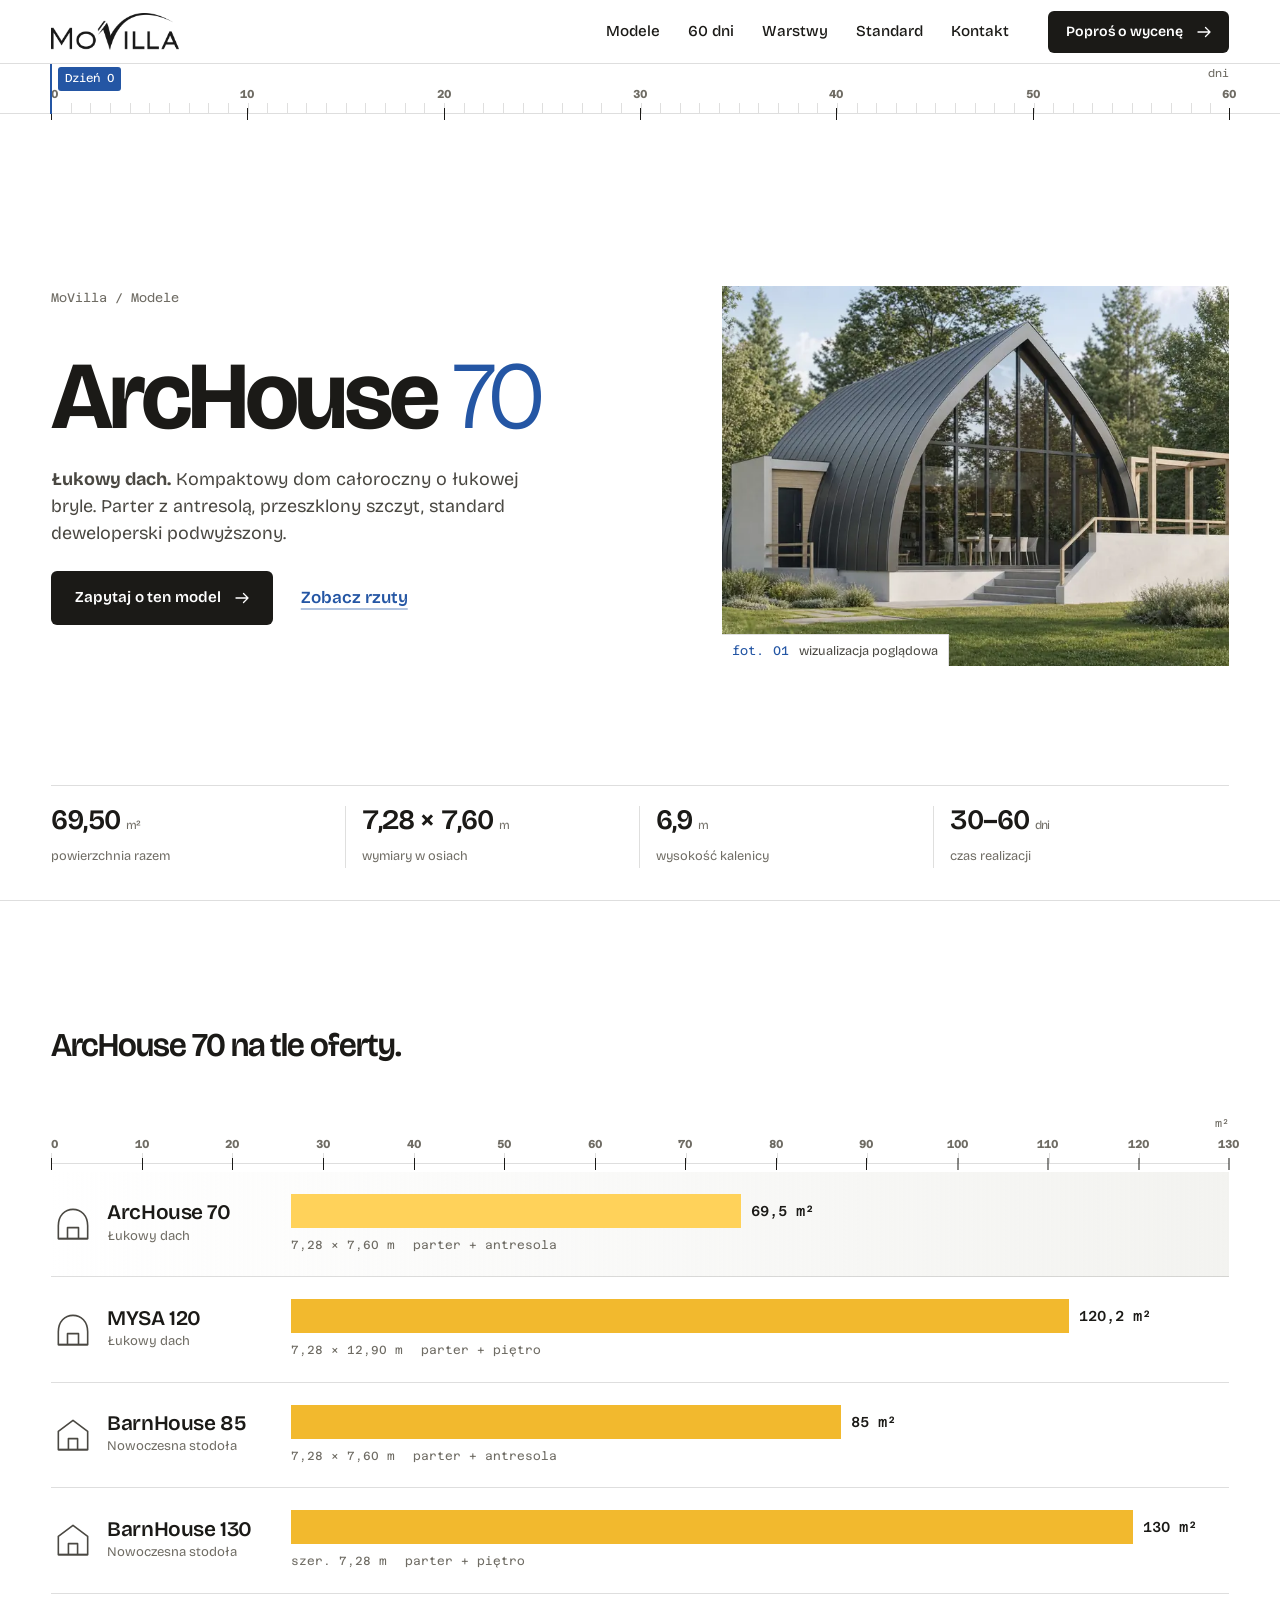
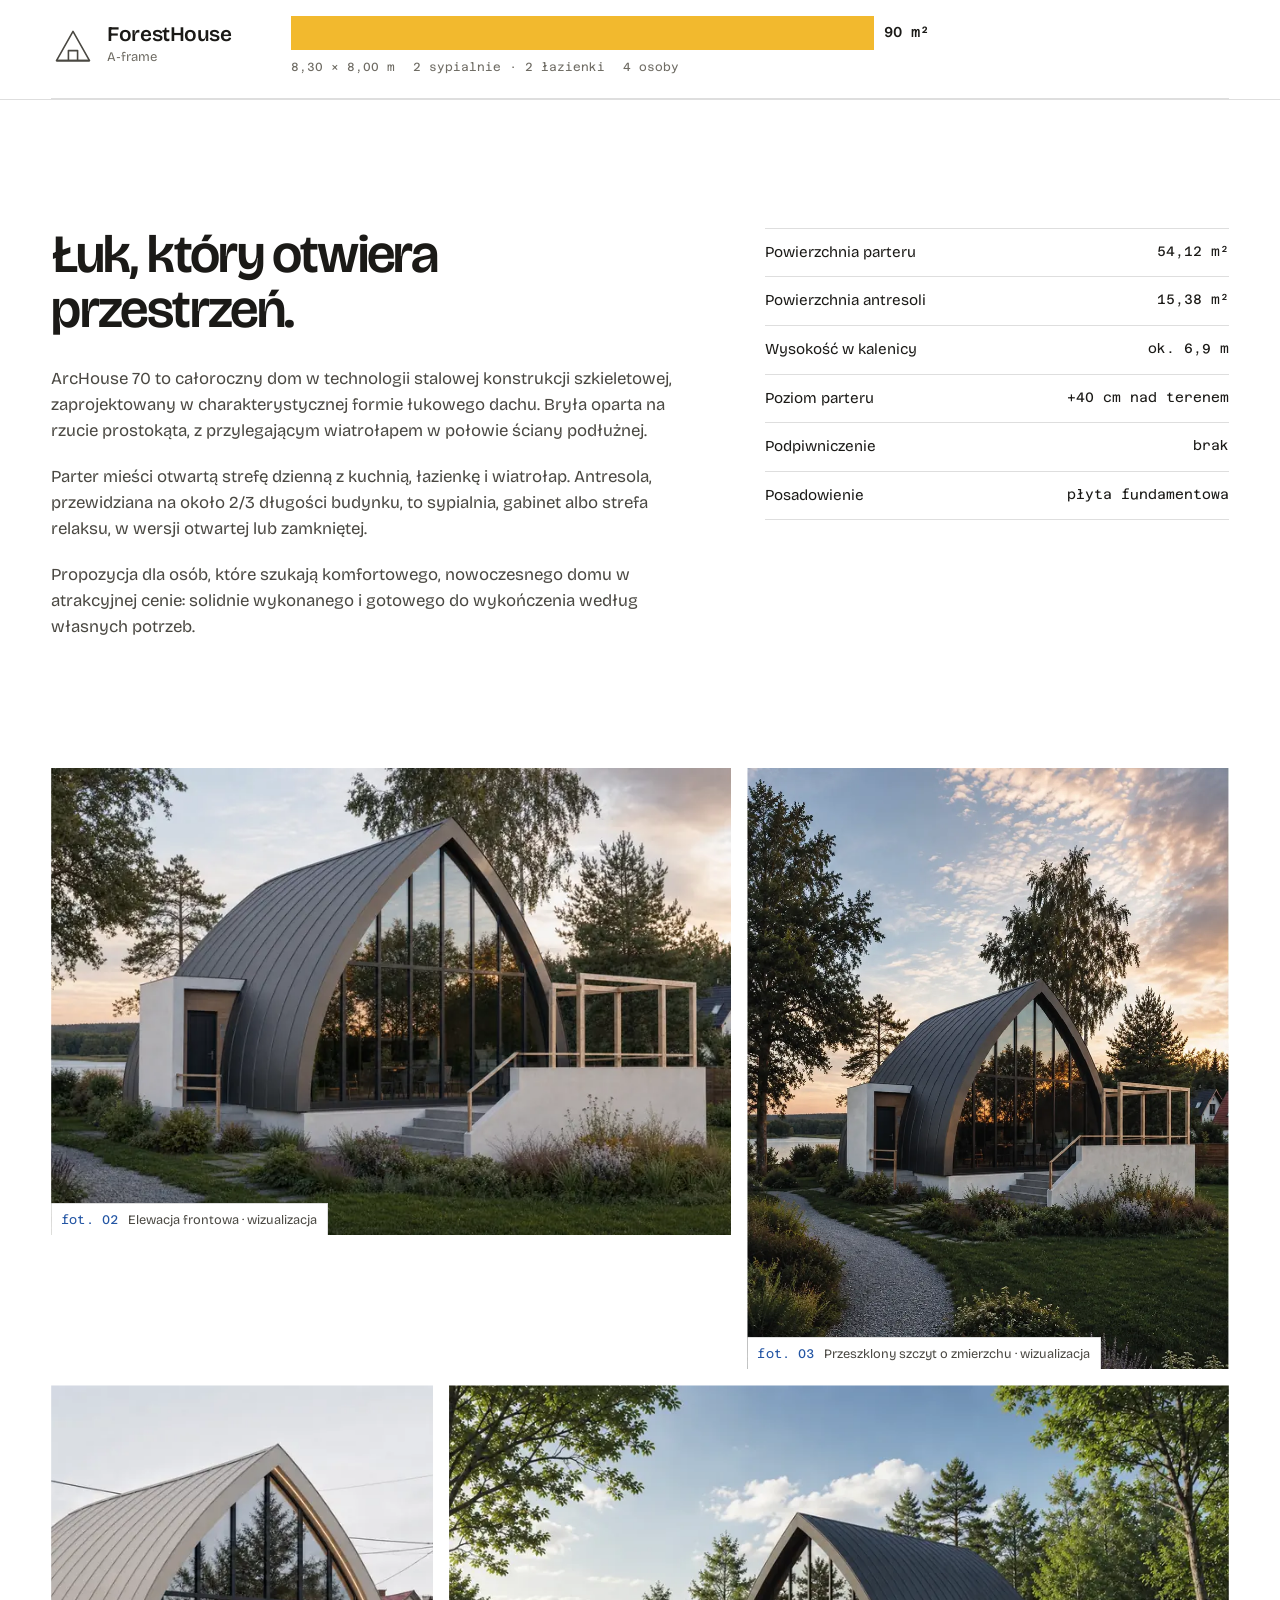
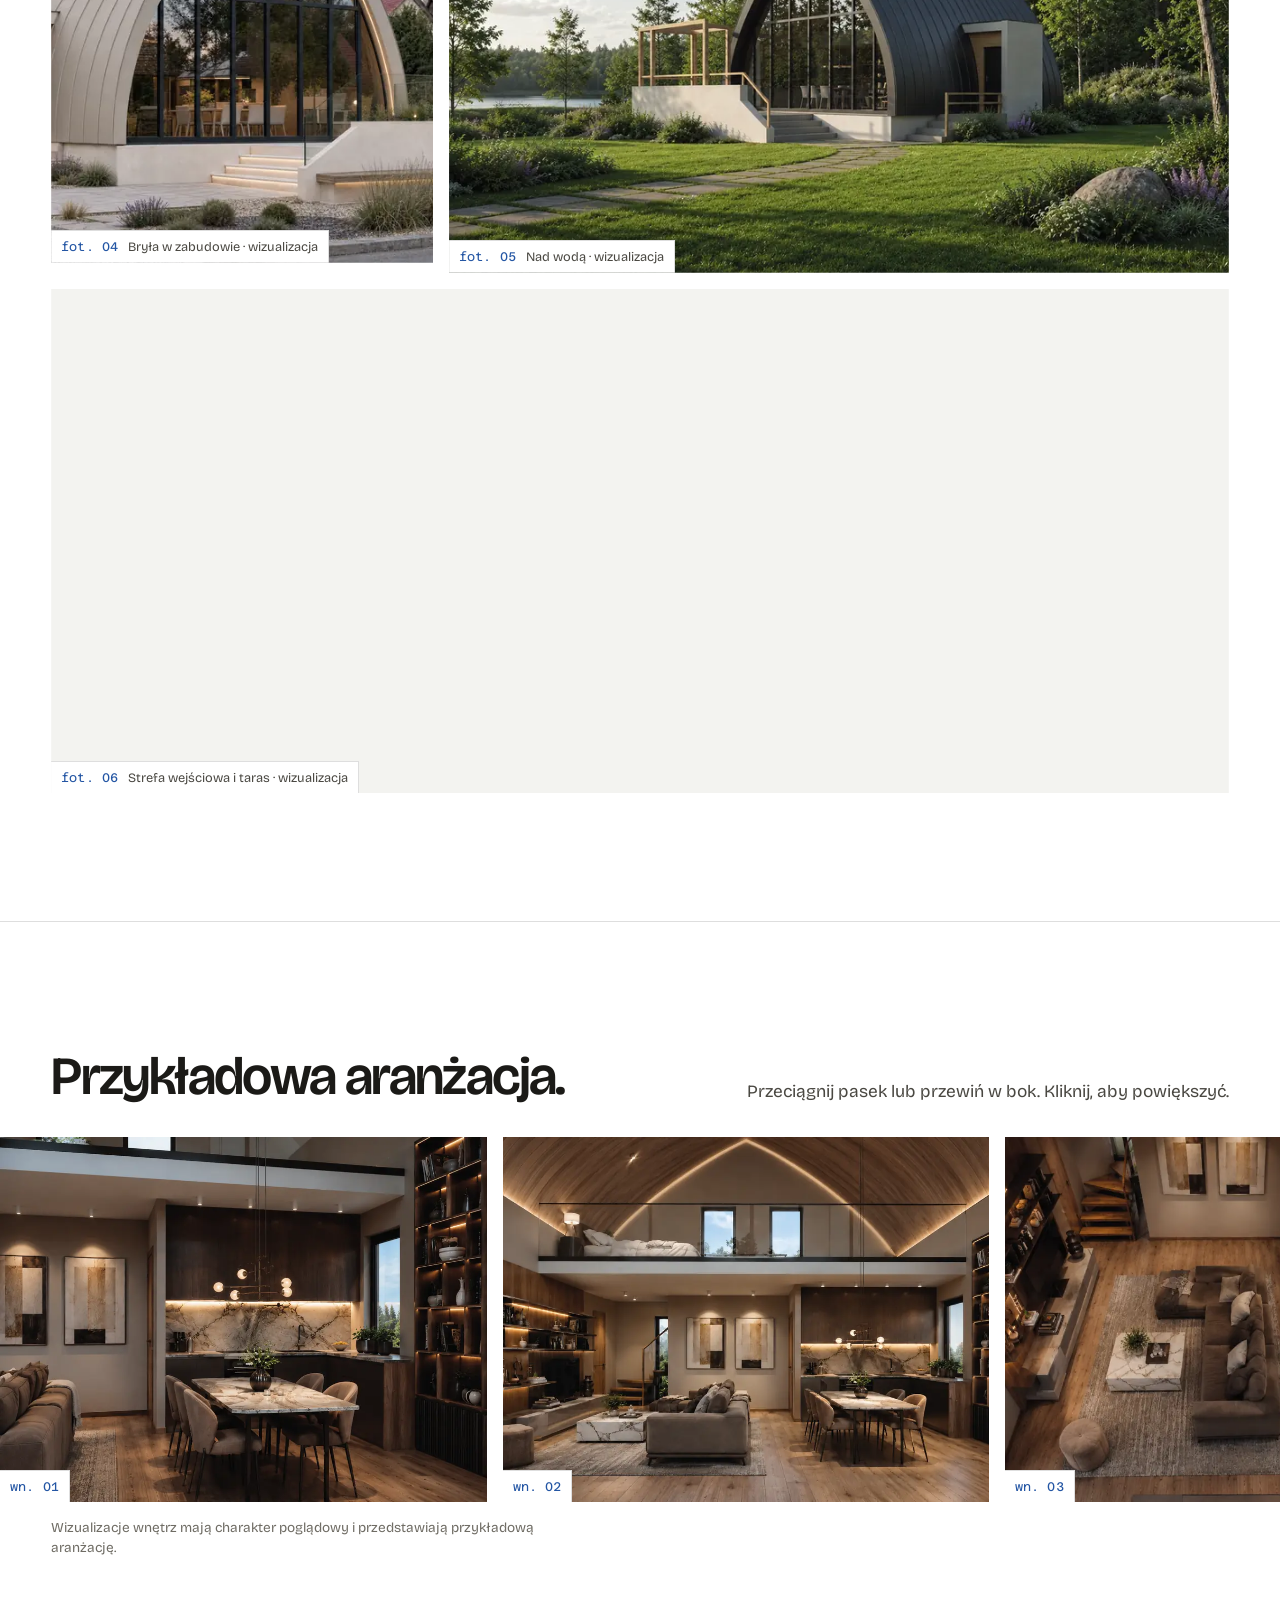
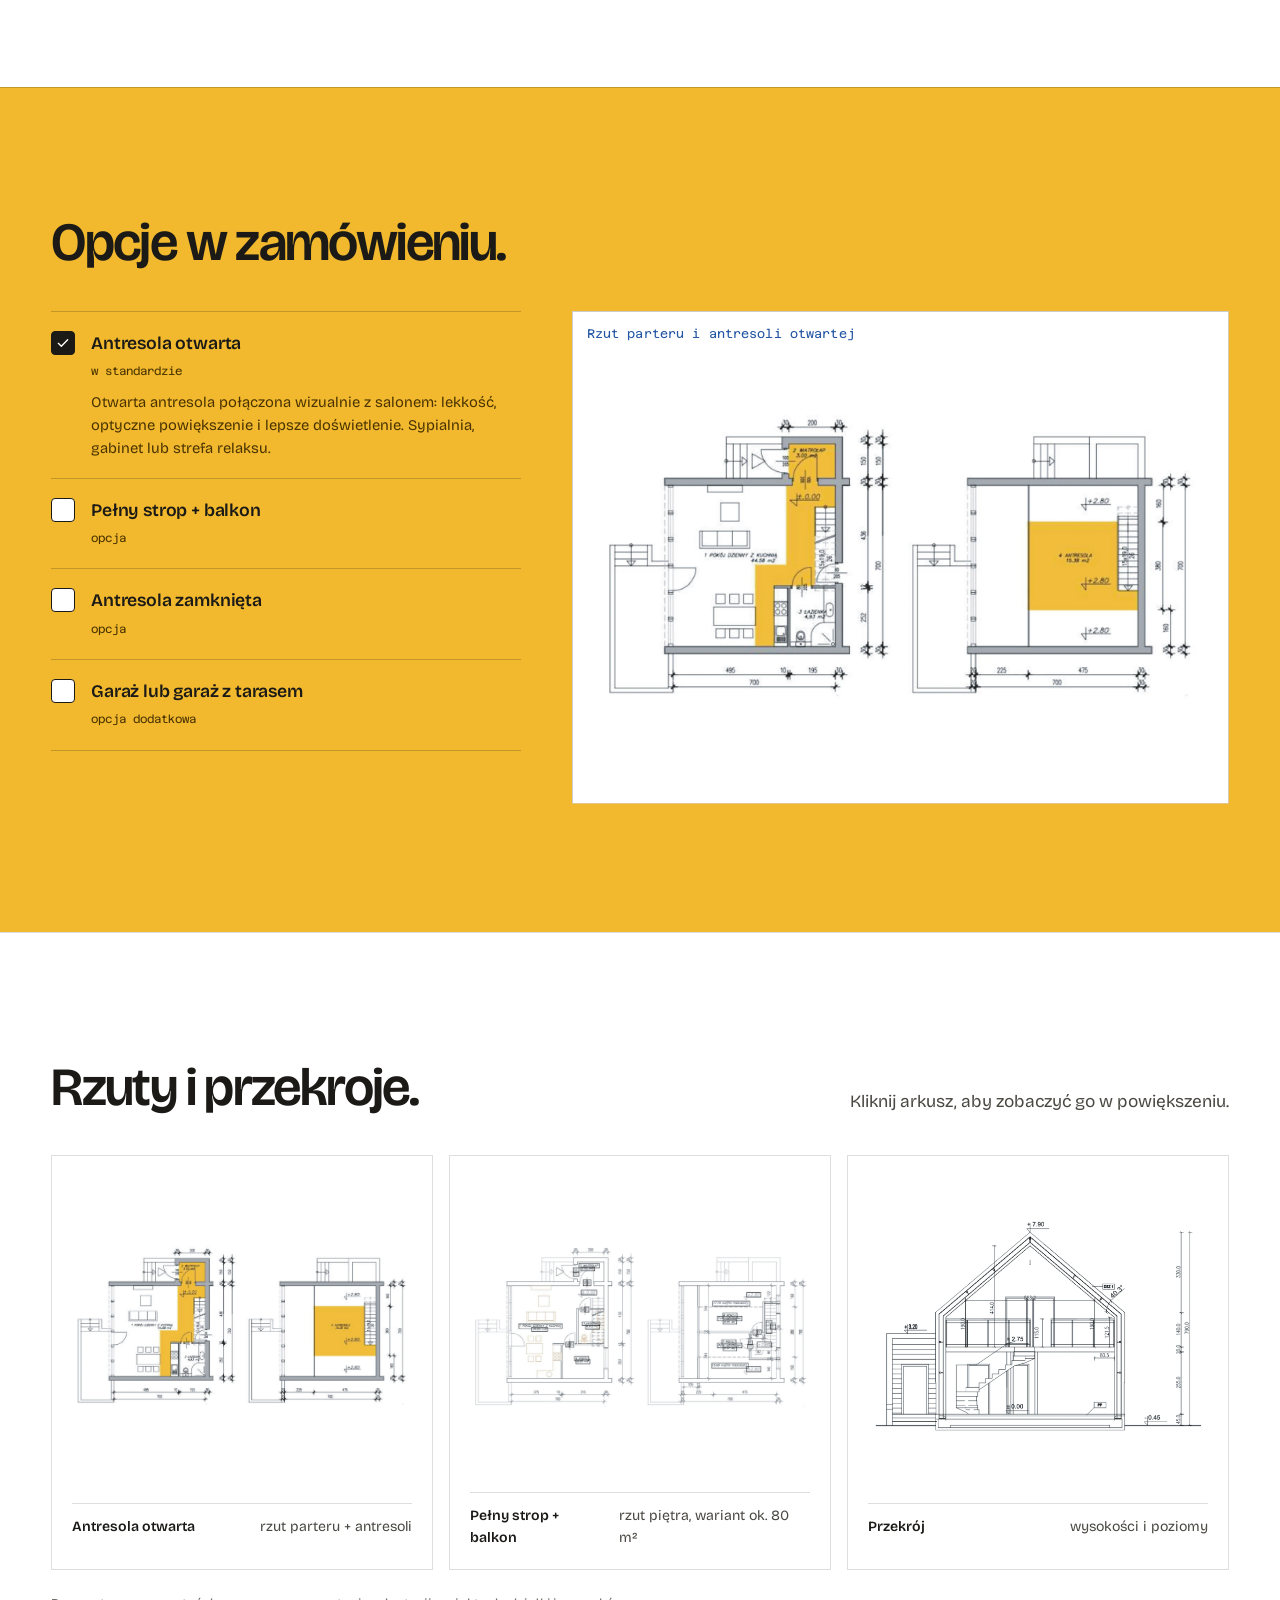
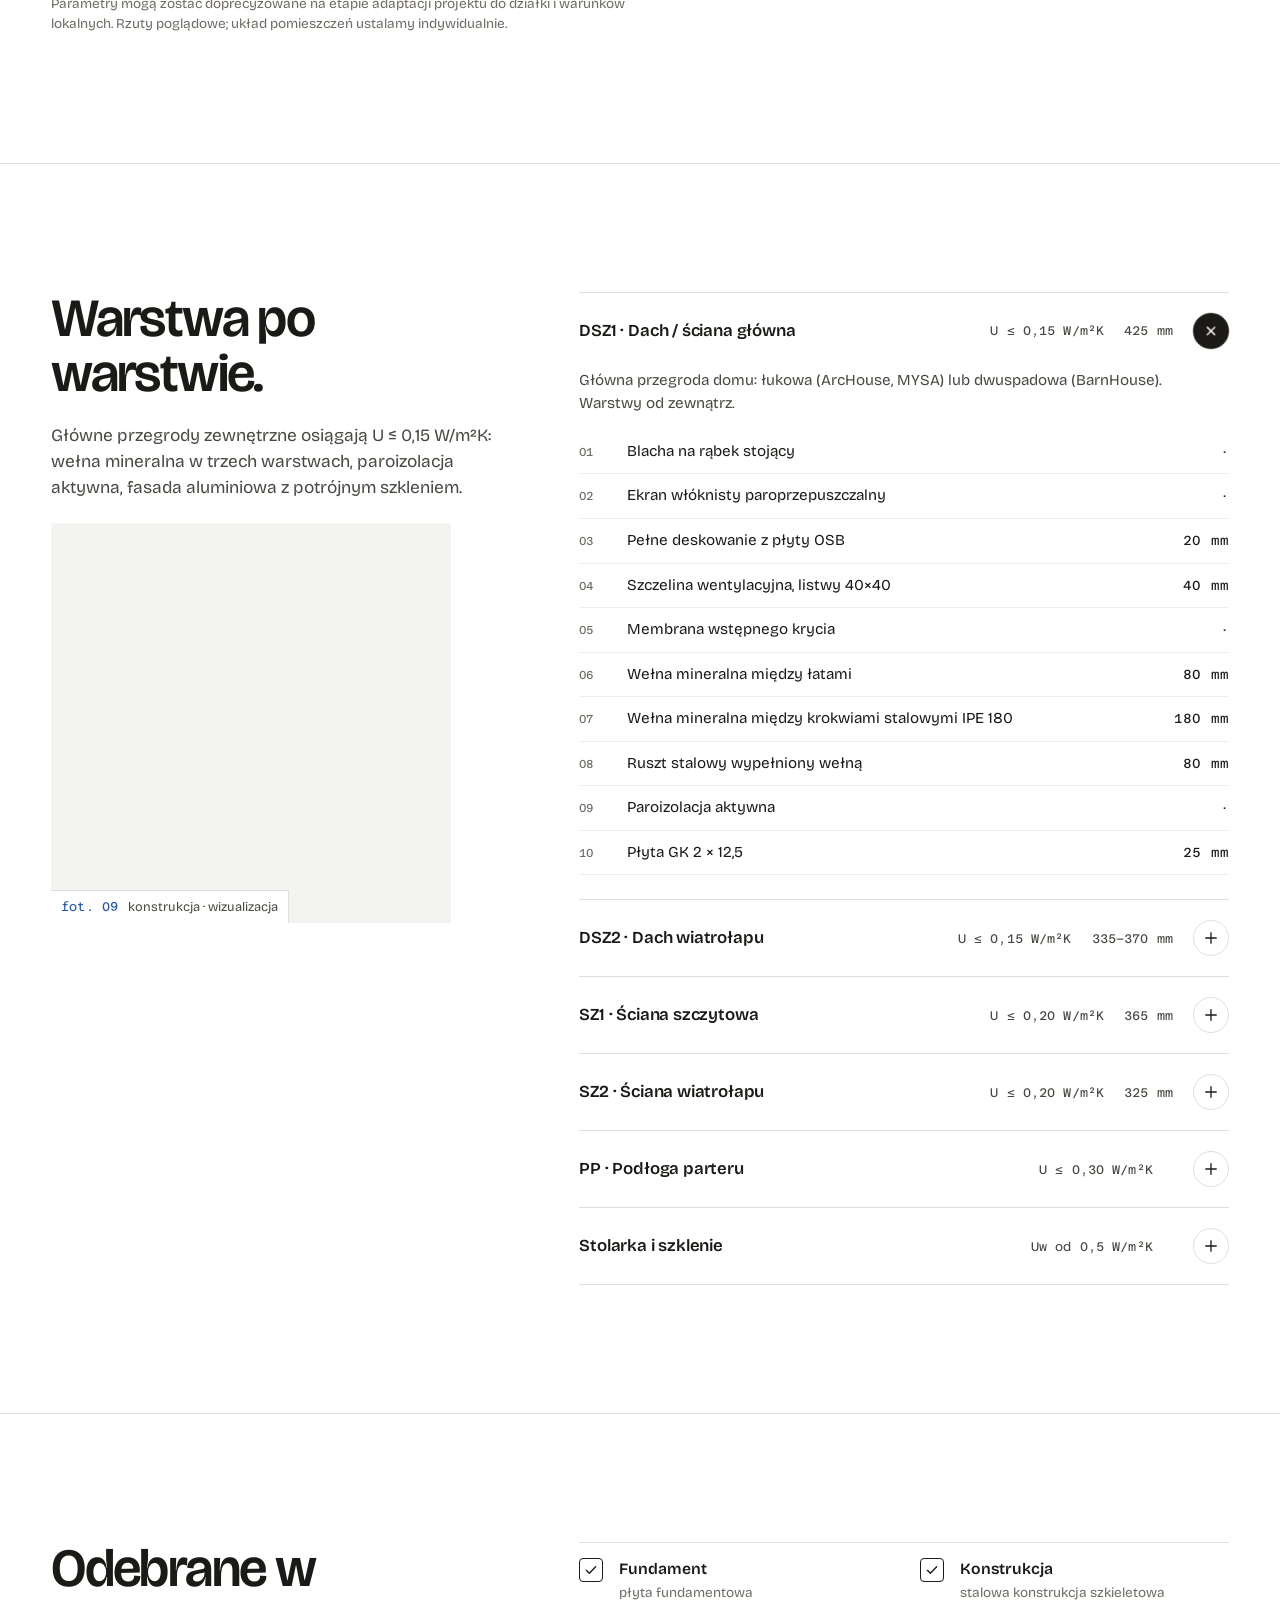
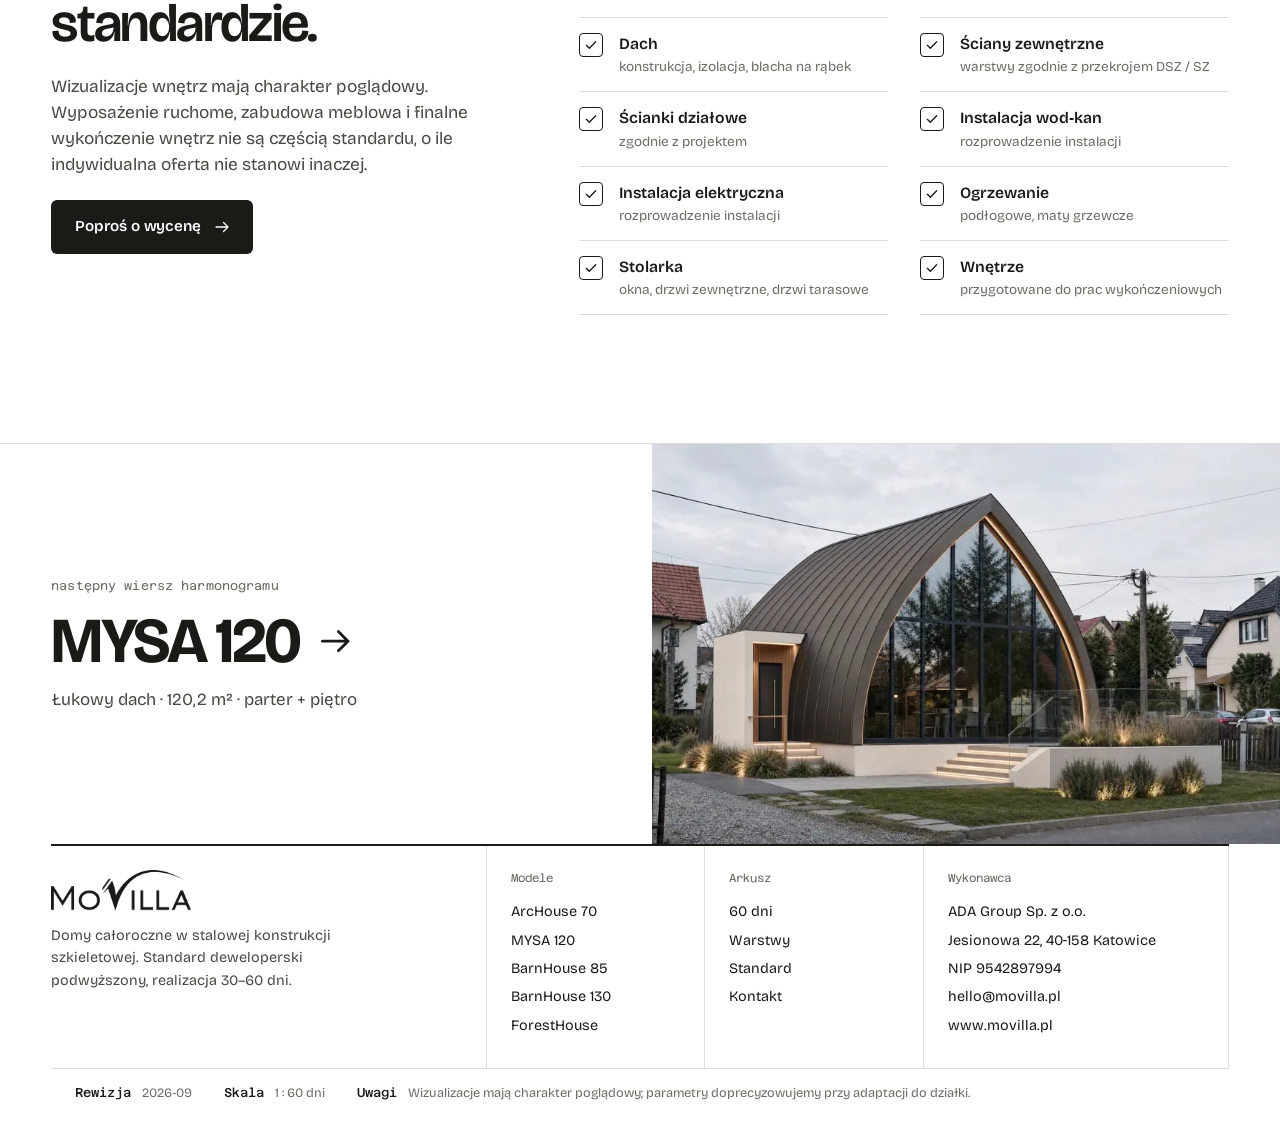
==== projekty/archouse-70.html @ b543526a "Wersja impeccable: świat „harmonogram budowy” (index + 5 podstron, GSAP, poprawki po finish review) " ====
<!DOCTYPE html>
<html lang="pl">
<head>
<meta charset="utf-8">
<meta name="viewport" content="width=device-width, initial-scale=1">
<title>ArcHouse 70, Łukowy dach · MoVilla</title>
<meta name="description" content="Kompaktowy dom całoroczny o łukowej bryle. Parter z antresolą, przeszklony szczyt, standard deweloperski podwyższony.">
<meta property="og:title" content="ArcHouse 70, Łukowy dach · MoVilla">
<meta property="og:description" content="Kompaktowy dom całoroczny o łukowej bryle. Parter z antresolą, przeszklony szczyt, standard deweloperski podwyższony.">
<meta property="og:image" content="../img/arc70/hero.webp">
<meta name="theme-color" content="#F2B92E">
<link rel="icon" href="../img/favicon-32.png" sizes="32x32">
<link rel="apple-touch-icon" href="../img/favicon-180.png">
<link rel="preconnect" href="https://fonts.googleapis.com">
<link rel="preconnect" href="https://fonts.gstatic.com" crossorigin>
<link href="https://fonts.googleapis.com/css2?family=Bricolage+Grotesque:opsz,wght@12..96,300..800&family=Azeret+Mono:wght@400;500&display=swap" rel="stylesheet">
<link rel="stylesheet" href="../css/style.css">
</head>
<body>
<div class="veil" aria-hidden="true"></div>
<header class="topbar">
  <a class="topbar__logo" href="../index.html" aria-label="MoVilla, strona główna"><img src="../img/logo.webp" alt="MoVilla"></a>
  <nav class="topbar__nav" aria-label="Menu główne">
    <a href="../index.html#projekty">Modele</a>
    <a href="../index.html#proces">60 dni</a>
    <a href="../index.html#technologia">Warstwy</a>
    <a href="../index.html#standard">Standard</a>
    <a href="../index.html#kontakt">Kontakt</a>
  </nav>
  <a class="btn btn--sm topbar__cta" href="../index.html#kontakt">Poproś o wycenę <svg class="ic" viewBox="0 0 24 24" fill="none" stroke="currentColor" stroke-width="1.75" stroke-linecap="round" stroke-linejoin="round" aria-hidden="true"><path d="M4 12h16M14 6l6 6-6 6"/></svg></a>
  <button class="topbar__burger" aria-label="Otwórz menu" aria-expanded="false" aria-controls="menu"><span></span><span></span></button>
</header>
<div class="menu" id="menu" aria-hidden="true">
  <nav class="menu__links" aria-label="Menu mobilne">
    <a href="../index.html#projekty">Modele</a>
    <a href="../projekty/archouse-70.html" class="menu__sub">ArcHouse 70</a>
    <a href="../projekty/mysa-120.html" class="menu__sub">MYSA 120</a>
    <a href="../projekty/barnhouse-85.html" class="menu__sub">BarnHouse 85</a>
    <a href="../projekty/barnhouse-130.html" class="menu__sub">BarnHouse 130</a>
    <a href="../projekty/foresthouse.html" class="menu__sub">ForestHouse</a>
    <a href="../index.html#proces">60 dni</a>
    <a href="../index.html#technologia">Warstwy</a>
    <a href="../index.html#standard">Standard</a>
    <a href="../index.html#kontakt">Kontakt</a>
  </nav>
  <p class="menu__foot"><a href="mailto:hello@movilla.pl">hello@movilla.pl</a><span>Jesionowa 22, 40‑158 Katowice</span></p>
</div>
<div class="ruler ruler--top" data-max="60" aria-hidden="true"><div class="ruler__scale"><span style="left:0.000%"><b>0</b></span><span style="left:16.667%"><b>10</b></span><span style="left:33.333%"><b>20</b></span><span style="left:50.000%"><b>30</b></span><span style="left:66.667%"><b>40</b></span><span style="left:83.333%"><b>50</b></span><span style="left:100.000%"><b>60</b></span><i class="ruler__unit">dni</i></div><div class="ruler__cursor" aria-hidden="true"><em>Dzień <span data-day>0</span></em></div></div>
<main id="top">

<section class="phero">
  <div class="phero__text">
    <nav class="crumb" aria-label="Okruszki"><a href="../index.html">MoVilla</a> / <a href="../index.html#projekty">Modele</a></nav>
    <h1 class="phero__title">ArcHouse <span class="hl">70</span></h1>
    <p class="hero__lead"><b>Łukowy dach.</b> Kompaktowy dom całoroczny o łukowej bryle. Parter z antresolą, przeszklony szczyt, standard deweloperski podwyższony.</p>
    <div class="hero__actions"><a class="btn" href="../index.html#kontakt">Zapytaj o ten model <svg class="ic" viewBox="0 0 24 24" fill="none" stroke="currentColor" stroke-width="1.75" stroke-linecap="round" stroke-linejoin="round" aria-hidden="true"><path d="M4 12h16M14 6l6 6-6 6"/></svg></a><a class="lnk" href="#rzuty">Zobacz rzuty</a></div>
  </div>
  <figure class="plate plate--hero"><img src="../img/arc70/hero.webp" srcset="../img/arc70/hero-960.webp 960w, ../img/arc70/hero.webp 1920w" sizes="55vw" alt="ArcHouse 70, wizualizacja" fetchpriority="high" ><figcaption><span class="mono">fot. 01</span><span>wizualizacja poglądowa</span></figcaption></figure>
  <div class="phero__params"><div><b>69,50<small>m²</small></b><span>powierzchnia razem</span></div><div><b>7,28 × 7,60<small>m</small></b><span>wymiary w osiach</span></div><div><b>6,9<small>m</small></b><span>wysokość kalenicy</span></div><div><b>30–60<small>dni</small></b><span>czas realizacji</span></div></div>
</section>

<section class="models models--compact">
  <h2 class="h2">ArcHouse 70 na tle oferty.</h2>
  <div class="models__chart"><div class="ruler" data-max="130" aria-hidden="true"><div class="ruler__scale"><span style="left:0.000%"><b>0</b></span><span style="left:7.692%"><b>10</b></span><span style="left:15.385%"><b>20</b></span><span style="left:23.077%"><b>30</b></span><span style="left:30.769%"><b>40</b></span><span style="left:38.462%"><b>50</b></span><span style="left:46.154%"><b>60</b></span><span style="left:53.846%"><b>70</b></span><span style="left:61.538%"><b>80</b></span><span style="left:69.231%"><b>90</b></span><span style="left:76.923%"><b>100</b></span><span style="left:84.615%"><b>110</b></span><span style="left:92.308%"><b>120</b></span><span style="left:100.000%"><b>130</b></span><i class="ruler__unit">m²</i></div></div><div class="mrows"><a class="mrow is-active" href="../projekty/archouse-70.html" data-model="archouse-70">
      <span class="mrow__name"><svg class="ic ic--form" viewBox="0 0 48 48" fill="none" stroke="currentColor" stroke-width="1.75" stroke-linejoin="round" aria-hidden="true"><path d="M8 40V26C8 15 15 8 24 8s16 7 16 18v14H8z"/><path d="M8 40h32"/><path d="M18 40V28h12v12"/></svg><b>ArcHouse 70</b><small>Łukowy dach</small></span>
      <span class="mrow__track" style="--w:53.46%"><i class="mrow__bar"></i><em class="mrow__val"><span data-count="69.5" data-decimals="1">69,5</span> m²</em></span>
      <span class="mrow__meta"><span>7,28 × 7,60 m</span><span>parter + antresola</span></span>
    </a><a class="mrow" href="../projekty/mysa-120.html" data-model="mysa-120">
      <span class="mrow__name"><svg class="ic ic--form" viewBox="0 0 48 48" fill="none" stroke="currentColor" stroke-width="1.75" stroke-linejoin="round" aria-hidden="true"><path d="M8 40V26C8 15 15 8 24 8s16 7 16 18v14H8z"/><path d="M8 40h32"/><path d="M18 40V28h12v12"/></svg><b>MYSA 120</b><small>Łukowy dach</small></span>
      <span class="mrow__track" style="--w:92.46%"><i class="mrow__bar"></i><em class="mrow__val"><span data-count="120.2" data-decimals="1">120,2</span> m²</em></span>
      <span class="mrow__meta"><span>7,28 × 12,90 m</span><span>parter + piętro</span></span>
    </a><a class="mrow" href="../projekty/barnhouse-85.html" data-model="barnhouse-85">
      <span class="mrow__name"><svg class="ic ic--form" viewBox="0 0 48 48" fill="none" stroke="currentColor" stroke-width="1.75" stroke-linejoin="round" aria-hidden="true"><path d="M8 40V20L24 8l16 12v20H8z"/><path d="M8 40h32"/><path d="M19 40V28h10v12"/></svg><b>BarnHouse 85</b><small>Nowoczesna stodoła</small></span>
      <span class="mrow__track" style="--w:65.38%"><i class="mrow__bar"></i><em class="mrow__val"><span data-count="85" data-decimals="0">85</span> m²</em></span>
      <span class="mrow__meta"><span>7,28 × 7,60 m</span><span>parter + antresola</span></span>
    </a><a class="mrow" href="../projekty/barnhouse-130.html" data-model="barnhouse-130">
      <span class="mrow__name"><svg class="ic ic--form" viewBox="0 0 48 48" fill="none" stroke="currentColor" stroke-width="1.75" stroke-linejoin="round" aria-hidden="true"><path d="M8 40V20L24 8l16 12v20H8z"/><path d="M8 40h32"/><path d="M19 40V28h10v12"/></svg><b>BarnHouse 130</b><small>Nowoczesna stodoła</small></span>
      <span class="mrow__track" style="--w:100.00%"><i class="mrow__bar"></i><em class="mrow__val"><span data-count="130" data-decimals="0">130</span> m²</em></span>
      <span class="mrow__meta"><span>szer. 7,28 m</span><span>parter + piętro</span></span>
    </a><a class="mrow" href="../projekty/foresthouse.html" data-model="foresthouse">
      <span class="mrow__name"><svg class="ic ic--form" viewBox="0 0 48 48" fill="none" stroke="currentColor" stroke-width="1.75" stroke-linejoin="round" aria-hidden="true"><path d="M6 40L24 8l18 32H6z"/><path d="M6 40h36"/><path d="M19 40V29h10v11"/></svg><b>ForestHouse</b><small>A‑frame</small></span>
      <span class="mrow__track" style="--w:69.23%"><i class="mrow__bar"></i><em class="mrow__val"><span data-count="90" data-decimals="0">90</span> m²</em></span>
      <span class="mrow__meta"><span>8,30 × 8,00 m</span><span>2 sypialnie · 2 łazienki</span><span>4 osoby</span></span>
    </a></div></div>
</section>

<section class="pintro">
  <div class="pintro__text">
    <h2 class="h2">Łuk, który otwiera przestrzeń.</h2>
    <p>ArcHouse 70 to całoroczny dom w technologii stalowej konstrukcji szkieletowej, zaprojektowany w charakterystycznej formie łukowego dachu. Bryła oparta na rzucie prostokąta, z przylegającym wiatrołapem w połowie ściany podłużnej.</p><p>Parter mieści otwartą strefę dzienną z kuchnią, łazienkę i wiatrołap. Antresola, przewidziana na około 2/3 długości budynku, to sypialnia, gabinet albo strefa relaksu, w wersji otwartej lub zamkniętej.</p><p>Propozycja dla osób, które szukają komfortowego, nowoczesnego domu w atrakcyjnej cenie: solidnie wykonanego i gotowego do wykończenia według własnych potrzeb.</p>
  </div>
  <dl class="facts"><div><dt>Powierzchnia parteru</dt><dd>54,12 m²</dd></div><div><dt>Powierzchnia antresoli</dt><dd>15,38 m²</dd></div><div><dt>Wysokość w kalenicy</dt><dd>ok. 6,9 m</dd></div><div><dt>Poziom parteru</dt><dd>+40 cm nad terenem</dd></div><div><dt>Podpiwniczenie</dt><dd>brak</dd></div><div><dt>Posadowienie</dt><dd>płyta fundamentowa</dd></div></dl>
</section>

<section class="pgallery"><figure class="plate" data-lightbox="../img/arc70/ext-2.webp" data-cap="fot. 02 · Elewacja frontowa"><img src="../img/arc70/ext-2.webp" srcset="../img/arc70/ext-2-960.webp 960w, ../img/arc70/ext-2.webp 1920w" sizes="(max-width:800px) 100vw, 50vw" alt="ArcHouse 70, Elewacja frontowa" loading="lazy" decoding="async" ><figcaption><span class="mono">fot. 02</span><span>Elewacja frontowa · wizualizacja</span></figcaption></figure><figure class="plate" data-lightbox="../img/arc70/vertical.webp" data-cap="fot. 03 · Przeszklony szczyt o zmierzchu"><img src="../img/arc70/vertical.webp" srcset="../img/arc70/vertical-960.webp 960w, ../img/arc70/vertical.webp 1920w" sizes="(max-width:800px) 100vw, 50vw" alt="ArcHouse 70, Przeszklony szczyt o zmierzchu" loading="lazy" decoding="async" ><figcaption><span class="mono">fot. 03</span><span>Przeszklony szczyt o zmierzchu · wizualizacja</span></figcaption></figure><figure class="plate" data-lightbox="../img/arc70/ext-4.webp" data-cap="fot. 04 · Bryła w zabudowie"><img src="../img/arc70/ext-4.webp" srcset="../img/arc70/ext-4-960.webp 960w, ../img/arc70/ext-4.webp 1920w" sizes="(max-width:800px) 100vw, 50vw" alt="ArcHouse 70, Bryła w zabudowie" loading="lazy" decoding="async" ><figcaption><span class="mono">fot. 04</span><span>Bryła w zabudowie · wizualizacja</span></figcaption></figure><figure class="plate" data-lightbox="../img/arc70/lake-1.webp" data-cap="fot. 05 · Nad wodą"><img src="../img/arc70/lake-1.webp" srcset="../img/arc70/lake-1-960.webp 960w, ../img/arc70/lake-1.webp 1920w" sizes="(max-width:800px) 100vw, 50vw" alt="ArcHouse 70, Nad wodą" loading="lazy" decoding="async" ><figcaption><span class="mono">fot. 05</span><span>Nad wodą · wizualizacja</span></figcaption></figure><figure class="plate" data-lightbox="../img/arc70/lake-2.webp" data-cap="fot. 06 · Strefa wejściowa i taras"><img src="../img/arc70/lake-2.webp" srcset="../img/arc70/lake-2-960.webp 960w, ../img/arc70/lake-2.webp 1920w" sizes="(max-width:800px) 100vw, 50vw" alt="ArcHouse 70, Strefa wejściowa i taras" loading="lazy" decoding="async" ><figcaption><span class="mono">fot. 06</span><span>Strefa wejściowa i taras · wizualizacja</span></figcaption></figure></section>


<section class="pint">
  <div class="pint__head"><h2 class="h2">Przykładowa aranżacja.</h2><p class="lead">Przeciągnij pasek lub przewiń w bok. Kliknij, aby powiększyć.</p></div>
  <div class="strip__track strip__track--drag"><figure class="plate" data-lightbox="../img/arc70/int-1.webp" data-cap="wnętrze 01 · aranżacja przykładowa"><img src="../img/arc70/int-1.webp" srcset="../img/arc70/int-1-960.webp 960w, ../img/arc70/int-1.webp 1920w" sizes="45vw" alt="ArcHouse 70, wnętrze, aranżacja przykładowa" loading="lazy" decoding="async" ><figcaption><span class="mono">wn. 01</span></figcaption></figure><figure class="plate" data-lightbox="../img/arc70/int-3.webp" data-cap="wnętrze 02 · aranżacja przykładowa"><img src="../img/arc70/int-3.webp" srcset="../img/arc70/int-3-960.webp 960w, ../img/arc70/int-3.webp 1920w" sizes="45vw" alt="ArcHouse 70, wnętrze, aranżacja przykładowa" loading="lazy" decoding="async" ><figcaption><span class="mono">wn. 02</span></figcaption></figure><figure class="plate" data-lightbox="../img/arc70/int-2.webp" data-cap="wnętrze 03 · aranżacja przykładowa"><img src="../img/arc70/int-2.webp" srcset="../img/arc70/int-2-960.webp 960w, ../img/arc70/int-2.webp 1920w" sizes="45vw" alt="ArcHouse 70, wnętrze, aranżacja przykładowa" loading="lazy" decoding="async" ><figcaption><span class="mono">wn. 03</span></figcaption></figure><figure class="plate" data-lightbox="../img/arc70/int-4.webp" data-cap="wnętrze 04 · aranżacja przykładowa"><img src="../img/arc70/int-4.webp" srcset="../img/arc70/int-4-960.webp 960w, ../img/arc70/int-4.webp 1920w" sizes="45vw" alt="ArcHouse 70, wnętrze, aranżacja przykładowa" loading="lazy" decoding="async" ><figcaption><span class="mono">wn. 04</span></figcaption></figure></div>
  <p class="note">Wizualizacje wnętrz mają charakter poglądowy i przedstawiają przykładową aranżację.</p>
</section>

<section class="variants" id="warianty">
  <h2 class="h2">Opcje w zamówieniu.</h2>
  <div class="variants__grid">
    <div class="orows" role="tablist"><button class="orow is-active" data-label="Rzut parteru i antresoli otwartej" role="tab" aria-selected="true"><span class="chk"><svg class="ic" viewBox="0 0 24 24" fill="none" stroke="currentColor" stroke-width="2" stroke-linecap="round" stroke-linejoin="round" aria-hidden="true"><path d="M5 12.5l4.5 4.5L19 7"/></svg></span><span class="orow__body"><b>Antresola otwarta</b><small>w standardzie</small><p>Otwarta antresola połączona wizualnie z salonem: lekkość, optyczne powiększenie i lepsze doświetlenie. Sypialnia, gabinet lub strefa relaksu.</p></span></button><button class="orow" data-label="Rzut piętra, pełny strop" role="tab" aria-selected="false"><span class="chk"><svg class="ic" viewBox="0 0 24 24" fill="none" stroke="currentColor" stroke-width="2" stroke-linecap="round" stroke-linejoin="round" aria-hidden="true"><path d="M5 12.5l4.5 4.5L19 7"/></svg></span><span class="orow__body"><b>Pełny strop + balkon</b><small>opcja</small><p>Pełnowymiarowe piętro jako prywatna strefa z sypialniami, garderobą, łazienką lub gabinetem. Opcja z balkonem lub bez. Wariant ok. 80 m².</p></span></button><button class="orow" data-label="Rzut antresoli zamkniętej" role="tab" aria-selected="false"><span class="chk"><svg class="ic" viewBox="0 0 24 24" fill="none" stroke="currentColor" stroke-width="2" stroke-linecap="round" stroke-linejoin="round" aria-hidden="true"><path d="M5 12.5l4.5 4.5L19 7"/></svg></span><span class="orow__body"><b>Antresola zamknięta</b><small>opcja</small><p>Wydzielona przestrzeń na piętrze, więcej prywatności i komfortu. Sypialnia, gabinet, pokój dziecięcy.</p></span></button><button class="orow" data-label="Wizualizacja z garażem" role="tab" aria-selected="false"><span class="chk"><svg class="ic" viewBox="0 0 24 24" fill="none" stroke="currentColor" stroke-width="2" stroke-linecap="round" stroke-linejoin="round" aria-hidden="true"><path d="M5 12.5l4.5 4.5L19 7"/></svg></span><span class="orow__body"><b>Garaż lub garaż z tarasem</b><small>opcja dodatkowa</small><p>Do każdego modelu można dodać garaż albo garaż z tarasem na dachu.</p></span></button></div>
    <figure class="plate plate--sheet variants__stage"><span class="mono variants__label">Rzut parteru i antresoli otwartej</span><img src="../img/arc70/plan-open.webp" alt="Rzut parteru i antresoli otwartej" class="is-active" loading="lazy"><img src="../img/arc70/plan-open.webp" alt="Rzut piętra, pełny strop" class="" loading="lazy"><img src="../img/arc70/plan-open.webp" alt="Rzut antresoli zamkniętej" class="" loading="lazy"><img src="../img/arc70/garage.webp" alt="Wizualizacja z garażem" class="" loading="lazy"></figure>
  </div>
</section>

<section class="plans" id="rzuty">
  <div class="plans__head"><h2 class="h2">Rzuty i przekroje.</h2><p class="lead">Kliknij arkusz, aby zobaczyć go w powiększeniu.</p></div>
  <div class="plans__grid"><figure class="sheet" data-lightbox="../img/arc70/plan-open.webp" data-cap="Antresola otwarta"><img src="../img/arc70/plan-open.webp" alt="ArcHouse 70, Antresola otwarta" loading="lazy"><figcaption><b>Antresola otwarta</b><span>rzut parteru + antresoli</span></figcaption></figure><figure class="sheet" data-lightbox="../img/arc70/plan-full.webp" data-cap="Pełny strop + balkon"><img src="../img/arc70/plan-full.webp" alt="ArcHouse 70, Pełny strop + balkon" loading="lazy"><figcaption><b>Pełny strop + balkon</b><span>rzut piętra, wariant ok. 80 m²</span></figcaption></figure><figure class="sheet" data-lightbox="../img/arc70/section.webp" data-cap="Przekrój"><img src="../img/arc70/section.webp" alt="ArcHouse 70, Przekrój" loading="lazy"><figcaption><b>Przekrój</b><span>wysokości i poziomy</span></figcaption></figure></div>
  <p class="note">Parametry mogą zostać doprecyzowane na etapie adaptacji projektu do działki i warunków lokalnych. Rzuty poglądowe; układ pomieszczeń ustalamy indywidualnie.</p>
</section>

<section class="spec" id="technologia">
  <div class="spec__side">
    <h2 class="h2">Warstwa po warstwie.</h2>
    <p class="lead">Główne przegrody zewnętrzne osiągają U ≤ 0,15 W/m²K: wełna mineralna w trzech warstwach, paroizolacja aktywna, fasada aluminiowa z potrójnym szkleniem.</p>
    <figure class="plate"><img src="../img/common/frame.webp" srcset="../img/common/frame-960.webp 960w, ../img/common/frame.webp 1920w" sizes="35vw" alt="Konstrukcja stalowa MoVilla" loading="lazy" decoding="async" ><figcaption><span class="mono">fot. 09</span><span>konstrukcja · wizualizacja</span></figcaption></figure>
  </div>
  <div class="acc"><div class="acc__item"><button class="acc__btn" aria-expanded="false"><span class="acc__t">DSZ1 · Dach / ściana główna</span><span class="mono acc__u">U ≤ 0,15 W/m²K</span><span class="mono acc__th">425 mm</span><span class="acc__plus"><svg class="ic" viewBox="0 0 24 24" fill="none" stroke="currentColor" stroke-width="1.75" stroke-linecap="round" aria-hidden="true"><path d="M12 5v14M5 12h14"/></svg></span></button>
        <div class="acc__panel"><div class="acc__in"><p>Główna przegroda domu: łukowa (ArcHouse, MYSA) lub dwuspadowa (BarnHouse). Warstwy od zewnątrz.</p><ol class=bom><li><span>Blacha na rąbek stojący</span><span class="mono">·</span></li><li><span>Ekran włóknisty paroprzepuszczalny</span><span class="mono">·</span></li><li><span>Pełne deskowanie z płyty OSB</span><span class="mono">20 mm</span></li><li><span>Szczelina wentylacyjna, listwy 40×40</span><span class="mono">40 mm</span></li><li><span>Membrana wstępnego krycia</span><span class="mono">·</span></li><li><span>Wełna mineralna między łatami</span><span class="mono">80 mm</span></li><li><span>Wełna mineralna między krokwiami stalowymi IPE 180</span><span class="mono">180 mm</span></li><li><span>Ruszt stalowy wypełniony wełną</span><span class="mono">80 mm</span></li><li><span>Paroizolacja aktywna</span><span class="mono">·</span></li><li><span>Płyta GK 2 × 12,5</span><span class="mono">25 mm</span></li></ol></div></div></div><div class="acc__item"><button class="acc__btn" aria-expanded="false"><span class="acc__t">DSZ2 · Dach wiatrołapu</span><span class="mono acc__u">U ≤ 0,15 W/m²K</span><span class="mono acc__th">335–370 mm</span><span class="acc__plus"><svg class="ic" viewBox="0 0 24 24" fill="none" stroke="currentColor" stroke-width="1.75" stroke-linecap="round" aria-hidden="true"><path d="M12 5v14M5 12h14"/></svg></span></button>
        <div class="acc__panel"><div class="acc__in"><ol class=bom><li><span>Blacha na rąbek stojący</span><span class="mono">·</span></li><li><span>Ekran włóknisty paroprzepuszczalny</span><span class="mono">·</span></li><li><span>Pełne deskowanie z płyty OSB</span><span class="mono">20 mm</span></li><li><span>Szczelina wentylacyjna, listwy 40×40</span><span class="mono">40 mm</span></li><li><span>Membrana wstępnego krycia</span><span class="mono">·</span></li><li><span>Wełna mineralna między łatami</span><span class="mono">90–130 mm</span></li><li><span>Wełna mineralna między krokwiami stalowymi</span><span class="mono">160 mm</span></li><li><span>Paroizolacja aktywna</span><span class="mono">·</span></li><li><span>Płyta GK 2 × 12,5</span><span class="mono">25 mm</span></li></ol></div></div></div><div class="acc__item"><button class="acc__btn" aria-expanded="false"><span class="acc__t">SZ1 · Ściana szczytowa</span><span class="mono acc__u">U ≤ 0,20 W/m²K</span><span class="mono acc__th">365 mm</span><span class="acc__plus"><svg class="ic" viewBox="0 0 24 24" fill="none" stroke="currentColor" stroke-width="1.75" stroke-linecap="round" aria-hidden="true"><path d="M12 5v14M5 12h14"/></svg></span></button>
        <div class="acc__panel"><div class="acc__in"><p>Przeszklona lub pełna ściana szczytowa z drewnianą elewacją.</p><ol class=bom><li><span>Deski elewacyjne</span><span class="mono">20 mm</span></li><li><span>Łaty, szczelina wentylacyjna 40×40</span><span class="mono">40 mm</span></li><li><span>Płyta drzewna otwarta dyfuzyjnie</span><span class="mono">20 mm</span></li><li><span>Konstrukcja stalowa 90 + kontrłaty 80, wełna mineralna</span><span class="mono">170 mm</span></li><li><span>Profile stalowe 90, wełna mineralna</span><span class="mono">90 mm</span></li><li><span>Paroizolacja aktywna</span><span class="mono">·</span></li><li><span>Płyta GK 2 × 12,5</span><span class="mono">25 mm</span></li></ol></div></div></div><div class="acc__item"><button class="acc__btn" aria-expanded="false"><span class="acc__t">SZ2 · Ściana wiatrołapu</span><span class="mono acc__u">U ≤ 0,20 W/m²K</span><span class="mono acc__th">325 mm</span><span class="acc__plus"><svg class="ic" viewBox="0 0 24 24" fill="none" stroke="currentColor" stroke-width="1.75" stroke-linecap="round" aria-hidden="true"><path d="M12 5v14M5 12h14"/></svg></span></button>
        <div class="acc__panel"><div class="acc__in"><ol class=bom><li><span>Panele lub deski elewacyjne</span><span class="mono">20 mm</span></li><li><span>Łaty, szczelina wentylacyjna 40×40</span><span class="mono">40 mm</span></li><li><span>Płyta drzewna otwarta dyfuzyjnie</span><span class="mono">20 mm</span></li><li><span>Kontrłaty drewniane 60, wełna mineralna</span><span class="mono">60 mm</span></li><li><span>Łaty drewniane 80, wełna mineralna</span><span class="mono">80 mm</span></li><li><span>Konstrukcja stalowa 80, wełna mineralna</span><span class="mono">80 mm</span></li><li><span>Paroizolacja aktywna</span><span class="mono">·</span></li><li><span>Płyta GK 2 × 12,5</span><span class="mono">25 mm</span></li></ol></div></div></div><div class="acc__item"><button class="acc__btn" aria-expanded="false"><span class="acc__t">PP · Podłoga parteru</span><span class="mono acc__u">U ≤ 0,30 W/m²K</span><span class="mono acc__th"></span><span class="acc__plus"><svg class="ic" viewBox="0 0 24 24" fill="none" stroke="currentColor" stroke-width="1.75" stroke-linecap="round" aria-hidden="true"><path d="M12 5v14M5 12h14"/></svg></span></button>
        <div class="acc__panel"><div class="acc__in"><p>Warstwa wykończeniowa (parkiet, terakota) po stronie inwestora, o ile oferta nie stanowi inaczej.</p><ol class=bom><li><span>Warstwa wykończeniowa inwestora</span><span class="mono">ok. 20 mm</span></li><li><span>Wylewka cementowa, jastrych</span><span class="mono">60 mm</span></li><li><span>Ogrzewanie podłogowe</span><span class="mono">·</span></li><li><span>Folia izolacyjna</span><span class="mono">·</span></li><li><span>Styropian podłogowy EPS</span><span class="mono">120 mm</span></li><li><span>Izolacja przeciwwilgociowa, folia budowlana</span><span class="mono">·</span></li><li><span>Płyta fundamentowa wg projektu</span><span class="mono">250 mm</span></li><li><span>2 × folia budowlana na zakład</span><span class="mono">·</span></li><li><span>Styrodur 4000 CS</span><span class="mono">200 mm</span></li><li><span>Chudy beton B10</span><span class="mono">100 mm</span></li><li><span>Podbudowa: tłuczeń, pospółka</span><span class="mono">300–400 mm</span></li></ol></div></div></div><div class="acc__item"><button class="acc__btn" aria-expanded="false"><span class="acc__t">Stolarka i szklenie</span><span class="mono acc__u">Uw od 0,5 W/m²K</span><span class="mono acc__th"></span><span class="acc__plus"><svg class="ic" viewBox="0 0 24 24" fill="none" stroke="currentColor" stroke-width="1.75" stroke-linecap="round" aria-hidden="true"><path d="M12 5v14M5 12h14"/></svg></span></button>
        <div class="acc__panel"><div class="acc__in"><p>Fasada słupowo‑ryglowa RAL 7016 w systemie MC WALL ALIPLAST, okna GENESIS ALIPLAST. Szklenie potrójne; grubość i typ szkła dobierane do strefy wiatrowej (powłoki Antisol, Cool Light, Sun Guard). Statyka wg PN‑EN 1991‑1‑3 i 1991‑1‑4.</p></div></div></div></div>
</section>

<section class="standard" id="standard">
  <div class="standard__head">
    <h2 class="h2">Odebrane w standardzie.</h2>
    <p class="lead">Wizualizacje wnętrz mają charakter poglądowy. Wyposażenie ruchome, zabudowa meblowa i finalne wykończenie wnętrz nie są częścią standardu, o ile indywidualna oferta nie stanowi inaczej.</p>
    <a class="btn" href="../index.html#kontakt">Poproś o wycenę <svg class="ic" viewBox="0 0 24 24" fill="none" stroke="currentColor" stroke-width="1.75" stroke-linecap="round" stroke-linejoin="round" aria-hidden="true"><path d="M4 12h16M14 6l6 6-6 6"/></svg></a>
  </div>
  <ul class="checklist"><li><span class="chk"><svg class="ic" viewBox="0 0 24 24" fill="none" stroke="currentColor" stroke-width="2" stroke-linecap="round" stroke-linejoin="round" aria-hidden="true"><path d="M5 12.5l4.5 4.5L19 7"/></svg></span><span><b>Fundament</b><small>płyta fundamentowa</small></span></li><li><span class="chk"><svg class="ic" viewBox="0 0 24 24" fill="none" stroke="currentColor" stroke-width="2" stroke-linecap="round" stroke-linejoin="round" aria-hidden="true"><path d="M5 12.5l4.5 4.5L19 7"/></svg></span><span><b>Konstrukcja</b><small>stalowa konstrukcja szkieletowa</small></span></li><li><span class="chk"><svg class="ic" viewBox="0 0 24 24" fill="none" stroke="currentColor" stroke-width="2" stroke-linecap="round" stroke-linejoin="round" aria-hidden="true"><path d="M5 12.5l4.5 4.5L19 7"/></svg></span><span><b>Dach</b><small>konstrukcja, izolacja, blacha na rąbek</small></span></li><li><span class="chk"><svg class="ic" viewBox="0 0 24 24" fill="none" stroke="currentColor" stroke-width="2" stroke-linecap="round" stroke-linejoin="round" aria-hidden="true"><path d="M5 12.5l4.5 4.5L19 7"/></svg></span><span><b>Ściany zewnętrzne</b><small>warstwy zgodnie z przekrojem DSZ / SZ</small></span></li><li><span class="chk"><svg class="ic" viewBox="0 0 24 24" fill="none" stroke="currentColor" stroke-width="2" stroke-linecap="round" stroke-linejoin="round" aria-hidden="true"><path d="M5 12.5l4.5 4.5L19 7"/></svg></span><span><b>Ścianki działowe</b><small>zgodnie z projektem</small></span></li><li><span class="chk"><svg class="ic" viewBox="0 0 24 24" fill="none" stroke="currentColor" stroke-width="2" stroke-linecap="round" stroke-linejoin="round" aria-hidden="true"><path d="M5 12.5l4.5 4.5L19 7"/></svg></span><span><b>Instalacja wod‑kan</b><small>rozprowadzenie instalacji</small></span></li><li><span class="chk"><svg class="ic" viewBox="0 0 24 24" fill="none" stroke="currentColor" stroke-width="2" stroke-linecap="round" stroke-linejoin="round" aria-hidden="true"><path d="M5 12.5l4.5 4.5L19 7"/></svg></span><span><b>Instalacja elektryczna</b><small>rozprowadzenie instalacji</small></span></li><li><span class="chk"><svg class="ic" viewBox="0 0 24 24" fill="none" stroke="currentColor" stroke-width="2" stroke-linecap="round" stroke-linejoin="round" aria-hidden="true"><path d="M5 12.5l4.5 4.5L19 7"/></svg></span><span><b>Ogrzewanie</b><small>podłogowe, maty grzewcze</small></span></li><li><span class="chk"><svg class="ic" viewBox="0 0 24 24" fill="none" stroke="currentColor" stroke-width="2" stroke-linecap="round" stroke-linejoin="round" aria-hidden="true"><path d="M5 12.5l4.5 4.5L19 7"/></svg></span><span><b>Stolarka</b><small>okna, drzwi zewnętrzne, drzwi tarasowe</small></span></li><li><span class="chk"><svg class="ic" viewBox="0 0 24 24" fill="none" stroke="currentColor" stroke-width="2" stroke-linecap="round" stroke-linejoin="round" aria-hidden="true"><path d="M5 12.5l4.5 4.5L19 7"/></svg></span><span><b>Wnętrze</b><small>przygotowane do prac wykończeniowych</small></span></li></ul>
</section>

<a class="pnext" href="../projekty/mysa-120.html">
  <span class="pnext__text"><span class="mono">następny wiersz harmonogramu</span><span class="pnext__title">MYSA 120 <svg class="ic" viewBox="0 0 24 24" fill="none" stroke="currentColor" stroke-width="1.75" stroke-linecap="round" stroke-linejoin="round" aria-hidden="true"><path d="M4 12h16M14 6l6 6-6 6"/></svg></span><span class="pnext__meta">Łukowy dach · 120,2 m² · parter + piętro</span></span>
  <span class="plate pnext__plate"><img src="../img/mysa120/hero.webp" srcset="../img/mysa120/hero-960.webp 960w, ../img/mysa120/hero.webp 1920w" sizes="50vw" alt="MYSA 120" loading="lazy" decoding="async" ></span>
</a>

</main>
<footer class="titleblock" aria-label="Stopka">
  <div class="titleblock__cell titleblock__cell--brand">
    <img src="../img/logo.webp" alt="MoVilla" class="titleblock__logo">
    <p>Domy całoroczne w stalowej konstrukcji szkieletowej. Standard deweloperski podwyższony, realizacja 30–60 dni.</p>
  </div>
  <dl class="titleblock__cell"><dt>Modele</dt>
    <dd><a href="../projekty/archouse-70.html">ArcHouse 70</a></dd><dd><a href="../projekty/mysa-120.html">MYSA 120</a></dd>
    <dd><a href="../projekty/barnhouse-85.html">BarnHouse 85</a></dd><dd><a href="../projekty/barnhouse-130.html">BarnHouse 130</a></dd>
    <dd><a href="../projekty/foresthouse.html">ForestHouse</a></dd></dl>
  <dl class="titleblock__cell"><dt>Arkusz</dt>
    <dd><a href="../index.html#proces">60 dni</a></dd><dd><a href="../index.html#technologia">Warstwy</a></dd>
    <dd><a href="../index.html#standard">Standard</a></dd><dd><a href="../index.html#kontakt">Kontakt</a></dd></dl>
  <dl class="titleblock__cell"><dt>Wykonawca</dt>
    <dd>ADA Group Sp. z o.o.</dd><dd>Jesionowa 22, 40‑158 Katowice</dd><dd>NIP 9542897994</dd>
    <dd><a href="mailto:hello@movilla.pl">hello@movilla.pl</a></dd><dd><a href="https://www.movilla.pl" target="_blank" rel="noopener">www.movilla.pl</a></dd></dl>
  <div class="titleblock__cell titleblock__cell--meta">
    <span><b>Rewizja</b> 2026‑09</span><span><b>Skala</b> 1 : 60 dni</span><span><b>Uwagi</b> Wizualizacje mają charakter poglądowy; parametry doprecyzowujemy przy adaptacji do działki.</span>
  </div>
</footer>
<div class="lightbox" role="dialog" aria-modal="true" aria-label="Podgląd">
  <button class="lightbox__close" aria-label="Zamknij podgląd">Zamknij <svg class="ic" viewBox="0 0 24 24" fill="none" stroke="currentColor" stroke-width="1.75" stroke-linecap="round" aria-hidden="true"><path d="M6 6l12 12M18 6L6 18"/></svg></button>
  <button class="lightbox__nav prev" aria-label="Poprzednie"><svg class="ic" viewBox="0 0 24 24" fill="none" stroke="currentColor" stroke-width="1.75" stroke-linecap="round" stroke-linejoin="round" aria-hidden="true"><path d="M20 12H4M10 6l-6 6 6 6"/></svg></button>
  <figure><img src="[data-uri]" alt=""><figcaption></figcaption></figure>
  <button class="lightbox__nav next" aria-label="Następne"><svg class="ic" viewBox="0 0 24 24" fill="none" stroke="currentColor" stroke-width="1.75" stroke-linecap="round" stroke-linejoin="round" aria-hidden="true"><path d="M4 12h16M14 6l6 6-6 6"/></svg></button>
</div>
<script src="../js/vendor/gsap.min.js"></script>
<script src="../js/vendor/ScrollTrigger.min.js"></script>
<script src="../js/main.js"></script>
</body>
</html>
---- css/style.css ----
/* ==========================================================================
   MOVILLA — style.css
   Świat: harmonogram budowy. Biały arkusz, hairline'owa siatka dni,
   żółty pasek etapu, niebieski długopis, atramentowa czerń.
   ========================================================================== */

:root {
  --paper: #FFFFFF;
  --paper-2: #F3F3F0;
  --grid: rgba(27, 26, 23, .14);
  --grid-soft: rgba(27, 26, 23, .07);
  --ink: #1B1A17;
  --ink-2: #4A4842;
  --ink-3: #6F6C64;
  --yellow: #F2B92E;
  --yellow-2: #FFD25A;
  --yellow-ink: #4A3300;
  --blue: #2456A4;
  --blue-2: #1A3F7C;
  --blue-tint: #E6EDF8;

  --sans: "Bricolage Grotesque", "Helvetica Neue", Arial, sans-serif;
  --mono: "Azeret Mono", "SFMono-Regular", Menlo, monospace;

  --gutter: clamp(20px, 4vw, 64px);
  --section: clamp(88px, 10vw, 160px);
  --bar-h: 64px;
  --ruler-h: 50px;
  --ease: cubic-bezier(.16, 1, .3, 1);
}

/* ---------- reset ---------- */
*, *::before, *::after { box-sizing: border-box; }
html { -webkit-text-size-adjust: 100%; scroll-padding-top: calc(var(--bar-h) + var(--ruler-h) + 16px); }
body {
  margin: 0; background: var(--paper); color: var(--ink);
  font-family: var(--sans); font-size: 17px; line-height: 1.55; font-weight: 400;
  font-variation-settings: "opsz" 14;
  -webkit-font-smoothing: antialiased; overflow-x: hidden;
}
img, svg { display: block; max-width: 100%; }
img { height: auto; }
a { color: inherit; text-decoration: none; }
button { font: inherit; color: inherit; background: none; border: 0; padding: 0; cursor: pointer; }
ul, ol, dl, dd, dt, figure, h1, h2, h3, p, address { margin: 0; padding: 0; }
ul, ol { list-style: none; }
address { font-style: normal; }
::selection { background: var(--yellow); color: var(--ink); }
:focus-visible { outline: 2px solid var(--blue); outline-offset: 3px; border-radius: 2px; }
input, textarea, select { caret-color: var(--blue); accent-color: var(--blue); }
::-webkit-scrollbar { width: 12px; height: 12px; }
::-webkit-scrollbar-track { background: var(--paper-2); }
::-webkit-scrollbar-thumb { background: var(--ink); border: 3px solid var(--paper-2); border-radius: 8px; }
html { scrollbar-color: var(--ink) var(--paper-2); }

/* ---------- typografia ---------- */
.mono { font-family: var(--mono); font-size: .78rem; letter-spacing: .01em; font-variant-numeric: tabular-nums; color: var(--ink-3); text-transform: none; }
.h2 { font-size: clamp(2rem, 4.2vw, 3.6rem); font-weight: 600; letter-spacing: -.03em; line-height: 1.02; text-wrap: balance; font-variation-settings: "opsz" 96; }
h3 { font-size: 1.25rem; font-weight: 600; letter-spacing: -.015em; line-height: 1.2; }
.lead { font-size: clamp(1.05rem, 1.35vw, 1.3rem); line-height: 1.5; color: var(--ink-2); max-width: 52ch; text-wrap: pretty; }
.note { font-size: .85rem; color: var(--ink-3); max-width: 70ch; line-height: 1.5; }
.hl { color: var(--blue); }
.crumb { font-family: var(--mono); font-size: .78rem; color: var(--ink-3); margin-bottom: 20px; }
.crumb a:hover { color: var(--blue); }

/* ---------- ikony ---------- */
.ic { width: 18px; height: 18px; flex: 0 0 auto; }
.ic--form { width: 44px; height: 44px; }

/* ---------- przyciski ---------- */
.btn {
  display: inline-flex; align-items: center; gap: 12px; height: 54px; padding: 0 22px 0 24px;
  background: var(--ink); color: var(--paper); font-weight: 600; font-size: .95rem; letter-spacing: -.005em;
  border-radius: 6px; position: relative; overflow: hidden; isolation: isolate; white-space: nowrap;
  transition: color .25s var(--ease), transform .25s var(--ease);
}
.btn::before { content: ""; position: absolute; inset: 0; z-index: -1; background: var(--yellow); transform: translateX(-101%); transition: transform .45s var(--ease); }
.btn:hover { color: var(--ink); }
.btn:hover::before { transform: translateX(0); }
.btn .ic { transition: transform .35s var(--ease); }
.btn:hover .ic { transform: translateX(4px); }
.btn:active { transform: translateY(1px); }
.btn--sm { height: 42px; padding: 0 16px 0 18px; font-size: .88rem; }
.lnk { display: inline-flex; align-items: center; gap: 8px; color: var(--blue); font-weight: 600; text-decoration: underline; text-decoration-thickness: 1.5px; text-underline-offset: 5px; text-decoration-color: rgba(36,86,164,.35); transition: text-decoration-color .25s; }
.lnk:hover { text-decoration-color: var(--blue); }
.lnk .ic { width: 16px; height: 16px; }

/* ---------- veil (przejścia) ---------- */
.veil { position: fixed; inset: 0; z-index: 1000; background: var(--yellow); transform: scaleX(0); transform-origin: right; pointer-events: none; }

/* ---------- pasek górny ---------- */
.topbar {
  position: sticky; top: 0; z-index: 900; height: var(--bar-h);
  display: flex; align-items: center; gap: clamp(20px, 3vw, 48px);
  padding: 0 var(--gutter); background: var(--paper); border-bottom: 1px solid var(--grid);
}
.topbar__logo { width: clamp(104px, 10vw, 132px); }
.topbar__nav { display: flex; gap: clamp(16px, 2.2vw, 32px); margin-left: auto; }
.topbar__nav a { font-weight: 500; font-size: .95rem; padding: 6px 0; position: relative; }
.topbar__nav a::after { content: ""; position: absolute; left: 0; right: 0; bottom: 0; height: 2px; background: var(--yellow); transform: scaleX(0); transform-origin: left; transition: transform .35s var(--ease); }
.topbar__nav a:hover::after, .topbar__nav a.is-active::after { transform: scaleX(1); }
.topbar__burger { display: none; width: 44px; height: 44px; margin-left: auto; position: relative; }
.topbar__burger span { position: absolute; left: 10px; width: 24px; height: 2px; background: var(--ink); transition: transform .4s var(--ease); }
.topbar__burger span:first-child { transform: translateY(-4px); }
.topbar__burger span:last-child { transform: translateY(4px); }
body.menu-open .topbar__burger span:first-child { transform: rotate(45deg); }
body.menu-open .topbar__burger span:last-child { transform: rotate(-45deg); }

.menu {
  position: fixed; top: var(--bar-h); right: 0; bottom: 0; width: min(100%, 420px); z-index: 890;
  background: var(--paper); border-left: 1px solid var(--grid);
  padding: 32px var(--gutter); display: flex; flex-direction: column; justify-content: space-between;
  transform: translateX(102%); visibility: hidden;
}
.menu__links { display: grid; }
.menu__links a { font-size: 1.6rem; font-weight: 600; letter-spacing: -.02em; padding: 12px 0; border-bottom: 1px solid var(--grid); }
.menu__links a.menu__sub { font-size: 1rem; font-weight: 500; padding: 8px 0 8px 20px; color: var(--ink-2); border-bottom: 1px solid var(--grid-soft); }
.menu__foot { display: grid; gap: 6px; font-size: .9rem; color: var(--ink-2); }
.menu__foot a { color: var(--blue); font-weight: 600; }

/* ---------- linijka dni ---------- */
.ruler { position: relative; height: var(--ruler-h); border-bottom: 1px solid var(--grid); }
.ruler--top { position: sticky; top: var(--bar-h); z-index: 880; background: var(--paper); }
.ruler__scale {
  position: absolute; left: var(--gutter); right: var(--gutter); top: 0; bottom: 0;
  background:
    repeating-linear-gradient(to right, var(--grid) 0 1px, transparent 1px calc(100% / var(--ticks, 60)));
  background-size: calc(100% + 1px) 10px; background-repeat: no-repeat; background-position: 0 100%;
}
.ruler__scale span { position: absolute; top: 22px; transform: translateX(-50%); font-family: var(--mono); font-size: .72rem; color: var(--ink-3); white-space: nowrap; }
.ruler__scale span:first-child { transform: none; }
.ruler__scale span:last-child { transform: translateX(-100%); }
.ruler__scale span::after { content: ""; position: absolute; left: 50%; top: 100%; margin-top: 4px; height: 12px; width: 1px; background: var(--ink); }
.ruler__scale span:first-child::after { left: 0; }
.ruler__scale span:last-child::after { left: 100%; }
.ruler__unit { position: absolute; right: 0; top: 8px; font-family: var(--mono); font-style: normal; font-size: .72rem; color: var(--ink-3); transform: translateY(-2px); background: var(--paper); padding-left: 8px; }
.ruler__unit { position: absolute; right: 0; top: 4px; font-family: var(--mono); font-style: normal; font-size: .68rem; color: var(--ink-3); }
.ruler__cursor { position: absolute; top: 0; bottom: -1px; left: var(--gutter); width: 2px; background: var(--blue); transform: translateX(-1px); }
.ruler__cursor em { position: absolute; top: 3px; left: 8px; font-style: normal; font-family: var(--mono); font-size: .72rem; color: var(--paper); background: var(--blue); padding: 3px 7px; border-radius: 3px; white-space: nowrap; }
.ruler__cursor.is-right em { left: auto; right: 8px; }

/* ---------- tabliczki (plates) ---------- */
.plate { position: relative; overflow: hidden; background: var(--paper-2); }
.plate img { width: 100%; height: 100%; object-fit: cover; }
.plate figcaption { position: absolute; left: 0; bottom: 0; display: flex; gap: 10px; align-items: baseline; padding: 6px 10px; background: var(--paper); font-size: .8rem; color: var(--ink-2); border-top: 1px solid var(--grid); border-right: 1px solid var(--grid); }
.plate figcaption .mono { color: var(--blue); }
.plate[data-lightbox] { cursor: zoom-in; }
.plate--sheet { background: var(--paper); border: 1px solid var(--grid); }
.plate--sheet img { object-fit: contain; padding: 4%; }

/* ---------- HERO ---------- */
.hero {
  display: grid; grid-template-columns: minmax(0, 11fr) minmax(0, 9fr); grid-template-rows: 1fr auto;
  column-gap: clamp(24px, 4vw, 64px); padding: clamp(40px, 6vh, 72px) var(--gutter) 0; min-height: calc(100svh - var(--bar-h) - var(--ruler-h));
}
.hero__text { display: grid; align-content: center; gap: 28px; padding: clamp(32px, 4vw, 56px) clamp(24px, 3vw, 48px) clamp(32px, 4vw, 56px) var(--gutter); margin-left: calc(-1 * var(--gutter)); background: var(--yellow); position: relative; }
.hero__text .hero__lead { color: var(--yellow-ink); }
.hero__text .hl { color: var(--ink); font-weight: 800; }
.hero__text .lnk { color: var(--ink); text-decoration-color: rgba(27,26,23,.4); }
.hero__title, .phero__title { font-size: clamp(3rem, 7.6vw, 6rem); font-weight: 700; letter-spacing: -.04em; line-height: .95; font-variation-settings: "opsz" 96; text-wrap: balance; }
.hero__title { font-size: clamp(3.2rem, 9vw, 8.5rem); line-height: .9; }
.hero__lead { font-size: clamp(1.05rem, 1.4vw, 1.3rem); line-height: 1.5; color: var(--ink-2); max-width: 46ch; text-wrap: pretty; }
.hero__actions { display: flex; flex-wrap: wrap; align-items: center; gap: 28px; }
.plate--hero { grid-row: 1; grid-column: 2; aspect-ratio: 4 / 3; align-self: center; }
.plate--hero img { position: absolute; inset: 0; opacity: 0; }
.plate--hero img:first-child { position: relative; opacity: 1; }
.plate--hero img.is-on { opacity: 1; }
.plate--hero img[data-stage="0"] { object-fit: contain; background: var(--paper-2); padding: 6%; }

.stagebar { grid-column: 1 / -1; padding: 24px 0 40px; border-top: 1px solid var(--grid); }
.stagebar__bar { position: relative; height: 56px; }
.stagebar__fill { position: absolute; left: 0; top: 0; bottom: 0; width: 50%; background: var(--yellow); transform-origin: left; }
.stagebar__range { position: absolute; top: 0; bottom: 0; left: var(--from); right: calc(100% - var(--to)); background: repeating-linear-gradient(135deg, var(--yellow) 0 6px, transparent 6px 14px); transform-origin: left; }
.stagebar__l { position: absolute; top: 100%; margin-top: 8px; font-family: var(--mono); font-size: .78rem; font-weight: 500; color: var(--ink); transform: translateX(-50%); white-space: nowrap; }
.stagebar__l::before { content: ""; position: absolute; left: 50%; bottom: 100%; height: 8px; width: 1px; background: var(--ink); }
.stagebar__l--end { transform: translateX(-100%); }
.stagebar__l--end::before { left: auto; right: 0; }
.stagebar__seq { display: grid; grid-template-columns: repeat(6, 1fr); margin-top: 40px; border-top: 1px solid var(--grid); counter-reset: seq; }
.stagebar__seq li { counter-increment: seq; padding: 12px 12px 0 0; font-size: .9rem; font-weight: 500; position: relative; }
.stagebar__seq li::before { content: counter(seq) " ›"; display: block; font-family: var(--mono); font-size: .72rem; color: var(--ink-3); margin-bottom: 2px; }
.stagebar__note { margin-top: 20px; font-size: .85rem; color: var(--ink-3); max-width: 78ch; }

/* ---------- MODELE ---------- */
.models { padding: var(--section) var(--gutter); border-top: 1px solid var(--grid); }
.models .h2 { margin-bottom: clamp(32px, 4vw, 56px); }
.models__grid { display: grid; grid-template-columns: minmax(0, 7fr) minmax(0, 5fr); gap: clamp(24px, 4vw, 64px); align-items: start; }
.models__chart .ruler { --ticks: 13; margin-bottom: 8px; }
.models__chart .ruler__scale { left: 0; right: 0; }
.models--compact { padding-bottom: 0; }
.models--compact .h2 { font-size: clamp(1.5rem, 2.6vw, 2.2rem); }
.mrows { display: grid; }
.mrow { display: grid; grid-template-columns: 220px 1fr; grid-template-rows: auto auto; column-gap: 20px; padding: 22px 0; border-bottom: 1px solid var(--grid); align-items: center; transition: background .3s; }
.mrow:hover, .mrow.is-active { background: linear-gradient(to right, transparent, var(--paper-2)); }
.mrow__name { grid-row: 1 / 3; display: grid; grid-template-columns: 44px 1fr; grid-template-rows: auto auto; column-gap: 12px; align-items: center; }
.mrow__name .ic--form { grid-row: 1 / 3; color: var(--ink-2); }
.mrow__name b { font-size: 1.3rem; font-weight: 600; letter-spacing: -.02em; line-height: 1.1; }
.mrow__name small { font-size: .82rem; color: var(--ink-3); }
.mrow__track { position: relative; height: 34px; display: flex; align-items: center; padding-right: 6rem; }
.mrow__bar { flex: 0 0 auto; height: 100%; width: var(--w); background: var(--yellow); transform: scaleX(0); transform-origin: left; }
.mrow.is-active .mrow__bar, .mrow:hover .mrow__bar { background: var(--yellow-2); }
.mrow__val { margin-left: 10px; font-style: normal; font-family: var(--mono); font-size: .9rem; font-weight: 500; white-space: nowrap; }
.mrow__meta { display: flex; flex-wrap: wrap; gap: 4px 18px; font-family: var(--mono); font-size: .74rem; color: var(--ink-3); margin-top: 8px; }
.models__note { margin-top: 20px; font-size: .82rem; color: var(--ink-3); max-width: 62ch; }
.plate--sticky { position: sticky; top: calc(var(--bar-h) + var(--ruler-h) + 24px); }
.models__stage { aspect-ratio: 4 / 5; }
.models__stage img { position: absolute; inset: 0; opacity: 0; transition: opacity .5s var(--ease); }
.models__stage img:first-child, .models__stage img.is-on { opacity: 1; }

/* ---------- ETAPY ---------- */
.stages { padding: var(--section) var(--gutter); border-top: 1px solid var(--grid); display: grid; grid-template-columns: 1fr 1fr; gap: clamp(24px, 4vw, 64px) clamp(24px, 5vw, 96px); }
.stages .h2 { grid-column: 1 / -1; max-width: 16ch; }
.stages__list { display: grid; border-top: 1px solid var(--grid); }
.stages__list li { display: grid; grid-template-columns: 120px 1fr; gap: 6px 20px; padding: 22px 0; border-bottom: 1px solid var(--grid); align-items: start; }
.stages__list h3 { grid-column: 2; }
.stages__list p { grid-column: 2; color: var(--ink-2); font-size: .95rem; max-width: 46ch; }
.stages__day { padding-top: 4px; }
.stages__list li.is-key { background: var(--yellow); padding-left: 20px; padding-right: 20px; margin: 0 -20px; border-bottom-color: transparent; }
.stages__list li.is-key .stages__day { color: var(--yellow-ink); font-weight: 500; }
.stages__list li.is-key p { color: var(--ink); }
.stages__plates { display: grid; grid-template-columns: 3fr 2fr; gap: 16px; align-content: start; }
.stages__plates .plate:first-child { aspect-ratio: 4 / 3; }
.stages__plates .plate:last-child { aspect-ratio: 2 / 3; }

/* ---------- WARSTWY ---------- */
.layers { padding: var(--section) var(--gutter); border-top: 1px solid var(--grid); display: grid; grid-template-columns: minmax(0, 5fr) minmax(0, 7fr); gap: clamp(24px, 4vw, 64px) clamp(24px, 5vw, 96px); align-items: start; }
.layers__head { grid-column: 1 / -1; display: grid; grid-template-columns: subgrid; align-items: end; row-gap: 16px; }
.layers__plate { aspect-ratio: 1; }
.layers__plate img { object-fit: contain; background: var(--paper-2); }
.layers__body { display: grid; gap: 32px; }
.kpi { display: grid; grid-template-columns: repeat(4, 1fr); border-top: 1px solid var(--grid); border-bottom: 1px solid var(--grid); }
.kpi > div { padding: 18px 16px 18px 0; border-right: 1px solid var(--grid); }
.kpi > div:last-child { border-right: 0; }
.kpi > div + div { padding-left: 16px; }
.kpi dt { font-size: .78rem; color: var(--ink-3); margin-bottom: 8px; }
.kpi dd { font-family: var(--sans); font-variant-numeric: tabular-nums; font-size: clamp(1.6rem, 2.4vw, 2.2rem); font-weight: 600; letter-spacing: -.03em; line-height: 1; }
.kpi dd small { font-family: var(--sans); font-size: .78rem; color: var(--ink-3); margin-left: 6px; font-weight: 400; }
.bom { counter-reset: bom; }
.bom li { counter-increment: bom; display: grid; grid-template-columns: 36px 1fr auto; gap: 12px; padding: 10px 0; border-bottom: 1px solid var(--grid-soft); font-size: .95rem; align-items: baseline; }
.bom li::before { content: counter(bom, decimal-leading-zero); font-family: var(--mono); font-size: .72rem; color: var(--ink-3); }
.bom .mono { color: var(--ink); font-size: .82rem; }
.layers__note { font-size: .85rem; color: var(--ink-3); max-width: 60ch; }

/* ---------- BRYŁY ---------- */
.forms { padding: var(--section) var(--gutter); border-top: 1px solid var(--grid); background: var(--yellow); --grid: rgba(27,26,23,.22); }
.forms .h2 { margin-bottom: clamp(32px, 4vw, 56px); }
.forms__rows { display: grid; border-top: 1px solid var(--grid); }
.form { display: grid; grid-template-columns: 56px 160px 1fr auto; gap: 24px; align-items: center; padding: 22px 0; border-bottom: 1px solid var(--grid); }
.form .ic--form { color: var(--ink); }
.form p { color: var(--yellow-ink); font-size: .95rem; max-width: 52ch; }
.form__models { display: flex; flex-wrap: wrap; gap: 8px; justify-content: flex-end; }
.form__models a { font-size: .85rem; font-weight: 600; padding: 7px 12px; border: 1px solid var(--ink); border-radius: 999px; transition: background .25s, color .25s; }
.form__models a:hover { background: var(--ink); color: var(--paper); }

/* ---------- STANDARD ---------- */
.standard { padding: var(--section) var(--gutter); border-top: 1px solid var(--grid); display: grid; grid-template-columns: minmax(0, 5fr) minmax(0, 7fr); gap: clamp(24px, 4vw, 64px) clamp(24px, 5vw, 96px); align-items: start; }
.standard__head { display: grid; gap: 22px; justify-items: start; }
.checklist { display: grid; grid-template-columns: 1fr 1fr; column-gap: 32px; border-top: 1px solid var(--grid); }
.checklist li { display: grid; grid-template-columns: 26px 1fr; gap: 14px; padding: 14px 0; border-bottom: 1px solid var(--grid); align-items: start; }
.checklist b { display: block; font-weight: 600; font-size: .98rem; }
.checklist small { display: block; color: var(--ink-3); font-size: .85rem; }
.chk { width: 24px; height: 24px; border: 1.5px solid var(--ink); border-radius: 4px; display: grid; place-items: center; color: var(--ink); margin-top: 1px; }
.chk .ic { width: 16px; height: 16px; }
.standard__note { grid-column: 1 / -1; font-size: .82rem; color: var(--ink-3); max-width: 80ch; }

/* ---------- PASEK ZDJĘĆ ---------- */
.strip { padding: 0 0 var(--section); overflow: hidden; }
.strip__track { display: flex; gap: 16px; padding: 0 var(--gutter); overflow-x: auto; scroll-snap-type: x proximity; scrollbar-width: none; cursor: grab; }
.strip__track::-webkit-scrollbar { display: none; }
.strip__track .plate { flex: 0 0 auto; width: clamp(280px, 38vw, 620px); aspect-ratio: 4 / 3; scroll-snap-align: start; }
.strip__track .plate--tall { width: clamp(220px, 26vw, 420px); aspect-ratio: 3 / 4; }

/* ---------- KONTAKT ---------- */
.contact { padding: var(--section) var(--gutter); border-top: 1px solid var(--grid); display: grid; grid-template-columns: minmax(0, 5fr) minmax(0, 7fr); gap: clamp(24px, 4vw, 64px) clamp(24px, 5vw, 96px); }
.contact__head { display: grid; gap: 22px; align-content: start; }
.contact__info { display: grid; gap: 10px; color: var(--ink-2); font-size: .95rem; margin-top: 8px; }
.contact__mail { font-size: clamp(1.3rem, 2.2vw, 1.8rem); font-weight: 600; letter-spacing: -.02em; color: var(--blue); }
.form-grid { display: grid; grid-template-columns: 1fr 1fr; gap: 24px 24px; align-content: start; }
.field { display: grid; gap: 8px; }
.field--full { grid-column: 1 / -1; }
.field label { font-family: var(--mono); font-size: .74rem; color: var(--ink-3); }
.field input, .field select, .field textarea {
  font: inherit; color: var(--ink); background: var(--paper); border: 1px solid var(--grid); border-radius: 4px;
  padding: 12px 14px; width: 100%; transition: border-color .25s, box-shadow .25s;
}
.field input:focus, .field select:focus, .field textarea:focus { outline: none; border-color: var(--blue); box-shadow: 0 0 0 3px var(--blue-tint); }
.field input[aria-invalid="true"] { border-color: #B3261E; }
.field textarea { resize: vertical; min-height: 110px; }
.form-grid__err { color: #B3261E; font-size: .9rem; }
.form-grid__foot { display: flex; flex-wrap: wrap; justify-content: space-between; align-items: center; gap: 20px; }
.form-grid__foot small { color: var(--ink-3); max-width: 42ch; font-size: .82rem; }

/* ---------- TABELKA (stopka) ---------- */
.titleblock { display: grid; grid-template-columns: 2fr 1fr 1fr 1.4fr; border-top: 2px solid var(--ink); margin: 0 var(--gutter); }
.titleblock__cell { padding: 24px 24px 28px 0; border-right: 1px solid var(--grid); font-size: .9rem; }
.titleblock__cell + .titleblock__cell { padding-left: 24px; }
.titleblock__cell:last-child { border-right: 0; }
.titleblock__logo { width: 140px; margin-bottom: 14px; }
.titleblock__cell p { color: var(--ink-2); max-width: 34ch; }
.titleblock dt { font-family: var(--mono); font-size: .72rem; color: var(--ink-3); margin-bottom: 10px; }
.titleblock dd { padding: 3px 0; }
.titleblock dd a:hover { color: var(--blue); }
.titleblock__cell--meta { grid-column: 1 / -1; border-top: 1px solid var(--grid); border-right: 0; display: flex; flex-wrap: wrap; gap: 8px 32px; padding: 14px 0 32px; font-size: .8rem; color: var(--ink-3); }
.titleblock__cell--meta b { font-family: var(--mono); font-weight: 500; color: var(--ink); margin-right: 8px; }

/* ==========================================================================
   PODSTRONA MODELU
   ========================================================================== */
.phero { display: grid; grid-template-columns: minmax(0, 11fr) minmax(0, 9fr); grid-template-rows: 1fr auto; column-gap: clamp(24px, 4vw, 64px); padding: clamp(40px, 6vh, 72px) var(--gutter) 0; min-height: calc(100svh - var(--bar-h) - var(--ruler-h)); }
.phero__text { display: grid; align-content: center; gap: 24px; padding-bottom: 40px; }
.phero__title .hl { font-weight: 300; }
.phero__params { grid-column: 1 / -1; display: grid; grid-template-columns: repeat(4, 1fr); border-top: 1px solid var(--grid); padding: 20px 0 32px; }
.phero__params div { padding-right: 16px; border-right: 1px solid var(--grid); }
.phero__params div + div { padding-left: 16px; }
.phero__params div:last-child { border-right: 0; }
.phero__params b { display: block; font-family: var(--sans); font-variant-numeric: tabular-nums; font-size: clamp(1.4rem, 2.2vw, 2rem); font-weight: 600; letter-spacing: -.03em; line-height: 1; margin-bottom: 8px; }
.phero__params b small { font-family: var(--sans); font-size: .75rem; color: var(--ink-3); margin-left: 6px; font-weight: 400; }
.phero__params span { font-size: .8rem; color: var(--ink-3); }

.pintro { padding: var(--section) var(--gutter); border-top: 1px solid var(--grid); display: grid; grid-template-columns: minmax(0, 7fr) minmax(0, 5fr); gap: clamp(24px, 5vw, 96px); align-items: start; }
.pintro__text { display: grid; gap: 20px; }
.pintro__text .h2 { max-width: 16ch; margin-bottom: 8px; }
.pintro__text p { color: var(--ink-2); font-size: 1.05rem; max-width: 60ch; }
.facts { border-top: 1px solid var(--grid); }
.facts > div { display: flex; justify-content: space-between; gap: 16px; padding: 12px 0; border-bottom: 1px solid var(--grid); font-size: .95rem; }
.facts dd { font-family: var(--mono); font-size: .85rem; text-align: right; }

.pgallery { padding: 0 var(--gutter) var(--section); display: grid; grid-template-columns: repeat(12, 1fr); gap: 16px; }
.pgallery .plate:nth-child(1) { grid-column: 1 / 8; aspect-ratio: 16 / 11; }
.pgallery .plate:nth-child(2) { grid-column: 8 / 13; aspect-ratio: 4 / 5; }
.pgallery .plate:nth-child(3) { grid-column: 1 / 5; aspect-ratio: 4 / 5; }
.pgallery .plate:nth-child(4) { grid-column: 5 / 13; aspect-ratio: 16 / 10; }
.pgallery .plate:nth-child(5) { grid-column: 1 / 13; aspect-ratio: 21 / 9; }
.pgallery .plate img { transition: transform 1s var(--ease); }
.pgallery .plate:hover img { transform: scale(1.03); }

.pstats { padding: var(--section) var(--gutter); border-top: 1px solid var(--grid); }
.pstats .h2 { margin-bottom: 40px; }
.pstats__grid { display: grid; grid-template-columns: repeat(3, 1fr); border-top: 1px solid var(--grid); border-left: 1px solid var(--grid); }
.pstats__grid > div { padding: 22px 24px 26px; border-right: 1px solid var(--grid); border-bottom: 1px solid var(--grid); display: grid; gap: 10px; align-content: start; }
.pstats__grid dt { font-size: .8rem; color: var(--ink-3); }
.pstats__grid dd { font-family: var(--mono); font-size: clamp(1.8rem, 3vw, 2.8rem); font-weight: 500; letter-spacing: -.03em; line-height: 1; }
.pstats__grid dd small { font-family: var(--sans); font-size: .8rem; color: var(--ink-3); margin-left: 8px; font-weight: 400; }
.pstats__grid p { font-size: .9rem; color: var(--ink-2); }

.pint { padding: var(--section) 0; border-top: 1px solid var(--grid); overflow: hidden; }
.pint__head { padding: 0 var(--gutter) 32px; display: flex; flex-wrap: wrap; justify-content: space-between; align-items: end; gap: 16px 32px; }
.pint .note { padding: 16px var(--gutter) 0; }

.variants { padding: var(--section) var(--gutter); border-top: 1px solid var(--grid); background: var(--yellow); --grid: rgba(27,26,23,.22); }
.variants .orow__body small, .variants .orow__body p { color: var(--yellow-ink); }
.variants .orow:not(.is-active):hover .orow__body b { color: var(--ink); text-decoration: underline; text-underline-offset: 4px; }
.variants .h2 { margin-bottom: 40px; }
.variants__grid { display: grid; grid-template-columns: minmax(0, 5fr) minmax(0, 7fr); gap: clamp(24px, 4vw, 64px); align-items: start; }
.orows { display: grid; border-top: 1px solid var(--grid); }
.orow { display: grid; grid-template-columns: 26px 1fr; gap: 14px; padding: 18px 0; border-bottom: 1px solid var(--grid); text-align: left; align-items: start; }
.orow .chk { color: transparent; background: var(--paper); transition: color .25s, background .25s, border-color .25s; }
.orow.is-active .chk { color: var(--paper); background: var(--ink); border-color: var(--ink); }
.orow__body b { display: block; font-size: 1.1rem; font-weight: 600; letter-spacing: -.01em; }
.orow__body small { font-family: var(--mono); font-size: .72rem; color: var(--ink-3); }
.orow__body p { color: var(--ink-2); font-size: .92rem; max-width: 44ch; margin-top: 8px; display: none; }
.orow.is-active p { display: block; }
.orow:not(.is-active):hover .orow__body b { color: var(--blue); }
.variants__stage { aspect-ratio: 4 / 3; }
.variants__stage img { position: absolute; inset: 0; opacity: 0; transition: opacity .45s var(--ease); }
.variants__stage img.is-active { opacity: 1; }
.variants__label { position: absolute; z-index: 2; left: 14px; top: 12px; color: var(--blue); }

.plans { padding: var(--section) var(--gutter); border-top: 1px solid var(--grid); }
.plans__head { display: flex; flex-wrap: wrap; justify-content: space-between; align-items: end; gap: 16px 32px; margin-bottom: 40px; }
.plans__grid { display: grid; grid-template-columns: repeat(auto-fit, minmax(300px, 1fr)); gap: 16px; }
.sheet { background: var(--paper); border: 1px solid var(--grid); padding: 20px; display: grid; gap: 16px; cursor: zoom-in; transition: border-color .25s; }
.sheet:hover { border-color: var(--ink); }
.sheet img { width: 100%; height: 300px; object-fit: contain; }
.sheet figcaption { display: flex; justify-content: space-between; gap: 12px; border-top: 1px solid var(--grid); padding-top: 12px; font-size: .88rem; color: var(--ink-2); }
.sheet figcaption b { font-weight: 600; color: var(--ink); }
.plans .note { margin-top: 24px; }

.spec { padding: var(--section) var(--gutter); border-top: 1px solid var(--grid); display: grid; grid-template-columns: minmax(0, 5fr) minmax(0, 7fr); gap: clamp(24px, 5vw, 96px); align-items: start; }
.spec__side { display: grid; gap: 22px; position: sticky; top: calc(var(--bar-h) + var(--ruler-h) + 24px); }
.spec__side .plate { aspect-ratio: 1; max-width: 400px; }
.spec__side .plate img { object-fit: contain; background: var(--paper-2); }
.acc { border-top: 1px solid var(--grid); }
.acc__item { border-bottom: 1px solid var(--grid); }
.acc__btn { width: 100%; display: grid; grid-template-columns: 1fr auto auto 36px; gap: 20px; align-items: center; padding: 20px 0; text-align: left; }
.acc__t { font-size: 1.05rem; font-weight: 600; letter-spacing: -.01em; }
.acc__u, .acc__th { color: var(--ink-2); white-space: nowrap; }
.acc__plus { width: 36px; height: 36px; border: 1px solid var(--grid); border-radius: 50%; display: grid; place-items: center; transition: background .25s, color .25s, transform .4s var(--ease); }
.acc__item.is-open .acc__plus { background: var(--ink); color: var(--paper); transform: rotate(45deg); }
.acc__panel { height: 0; overflow: hidden; }
.acc__in { padding: 0 0 24px; display: grid; gap: 14px; }
.acc__in p { color: var(--ink-2); font-size: .95rem; max-width: 60ch; }

.pnext { display: grid; grid-template-columns: 1fr 1fr; border-top: 1px solid var(--grid); }
.pnext__text { padding: clamp(32px, 5vw, 72px) var(--gutter); display: grid; gap: 14px; align-content: center; }
.pnext__title { display: inline-flex; align-items: center; gap: 16px; font-size: clamp(2.4rem, 5vw, 4.5rem); font-weight: 700; letter-spacing: -.04em; line-height: 1; font-variation-settings: "opsz" 96; }
.pnext__title .ic { width: .6em; height: .6em; transition: transform .4s var(--ease); }
.pnext:hover .pnext__title .ic { transform: translateX(10px); }
.pnext__meta { color: var(--ink-2); }
.pnext__plate { aspect-ratio: 16 / 10; display: block; }
.pnext__plate img { transition: transform 1.2s var(--ease); }
.pnext:hover .pnext__plate img { transform: scale(1.04); }

/* ---------- lightbox ---------- */
.lightbox { position: fixed; inset: 0; z-index: 980; background: rgba(27,26,23,.94); display: grid; place-items: center; padding: var(--gutter); opacity: 0; pointer-events: none; transition: opacity .3s; }
.lightbox.is-open { opacity: 1; pointer-events: auto; }
.lightbox figure { max-width: 100%; max-height: 90vh; display: grid; gap: 10px; }
.lightbox img { max-width: 100%; max-height: 82vh; width: auto; height: auto; object-fit: contain; }
.lightbox figcaption { color: var(--paper); font-family: var(--mono); font-size: .78rem; }
.lightbox__close { position: absolute; top: 20px; right: var(--gutter); color: var(--paper); display: flex; align-items: center; gap: 8px; height: 44px; font-weight: 500; }
.lightbox__nav { position: absolute; top: 50%; transform: translateY(-50%); width: 52px; height: 52px; border-radius: 50%; border: 1px solid rgba(255,255,255,.3); color: var(--paper); display: grid; place-items: center; transition: background .25s; }
.lightbox__nav:hover { background: rgba(255,255,255,.12); }
.lightbox__nav.prev { left: var(--gutter); }
.lightbox__nav.next { right: var(--gutter); }

/* ==========================================================================
   RESPONSYWNOŚĆ
   ========================================================================== */
@media (max-width: 1100px) {
  .stages { grid-template-columns: 1fr; }
  .layers { grid-template-columns: 1fr; }
  .layers__head { grid-template-columns: 1fr; }
  .layers__plate { max-width: 560px; position: relative; top: auto; }
  .kpi { grid-template-columns: repeat(2, 1fr); }
  .kpi > div:nth-child(2) { border-right: 0; }
  .kpi > div:nth-child(-n+2) { border-bottom: 1px solid var(--grid); }
  .kpi > div:nth-child(3) { padding-left: 0; }
  .spec { grid-template-columns: 1fr; }
  .spec__side { position: relative; top: auto; }
  .pintro { grid-template-columns: 1fr; }
}
@media (max-width: 900px) {
  :root { --bar-h: 60px; --ruler-h: 46px; }
  .topbar__nav, .topbar__cta { display: none; }
  .topbar__burger { display: block; }
  .hero, .phero { grid-template-columns: 1fr; min-height: 0; padding-top: 32px; }
  .plate--hero { grid-row: 2; grid-column: 1; margin-bottom: 32px; }
  .phero__text { padding-bottom: 32px; }
  .hero__text { margin-right: calc(-1 * var(--gutter)); padding-right: var(--gutter); }
  .stagebar__seq { grid-template-columns: repeat(3, 1fr); row-gap: 8px; }
  .models__grid { grid-template-columns: 1fr; }
  .models__stage { position: relative; top: auto; aspect-ratio: 4 / 3; }
  .mrow { grid-template-columns: 1fr; row-gap: 8px; }
  .mrow__name { grid-row: auto; }
  .stages__plates { grid-template-columns: 1fr 1fr; }
  .form { grid-template-columns: 44px 1fr; row-gap: 8px; }
  .form p, .form__models { grid-column: 2; justify-content: flex-start; }
  .standard, .contact, .variants__grid { grid-template-columns: 1fr; }
  .titleblock { grid-template-columns: 1fr 1fr; }
  .titleblock__cell:nth-child(2) { border-right: 0; }
  .titleblock__cell:nth-child(3) { padding-left: 0; }
  .phero__params { grid-template-columns: 1fr 1fr; row-gap: 20px; }
  .phero__params div:nth-child(2) { border-right: 0; }
  .phero__params div:nth-child(3) { padding-left: 0; }
  .pgallery .plate { grid-column: 1 / -1 !important; }
  .pstats__grid { grid-template-columns: 1fr 1fr; }
  .pnext { grid-template-columns: 1fr; }
  .acc__btn { grid-template-columns: 1fr 36px; row-gap: 4px; }
  .acc__u, .acc__th { grid-column: 1; font-size: .74rem; }
}
@media (max-width: 560px) {
  body { font-size: 16px; }
  .checklist, .form-grid, .pstats__grid, .titleblock { grid-template-columns: 1fr; }
  .titleblock__cell { border-right: 0; padding-left: 0 !important; border-bottom: 1px solid var(--grid); }
  .stagebar__seq { grid-template-columns: 1fr 1fr; }
  .stages__list li { grid-template-columns: 1fr; }
  .stages__list h3, .stages__list p { grid-column: 1; }
  .stages__plates { grid-template-columns: 1fr; }
  .ruler__scale span:nth-child(even) { display: none; }
  .mrow__meta { gap: 4px 12px; }
}

/* ---------- ograniczony ruch ---------- */
@media (prefers-reduced-motion: reduce) {
  *, *::before, *::after { animation-duration: .01ms !important; transition-duration: .01ms !important; }
  .mrow__bar, .stagebar__fill { transform: none !important; }
}
.is-static .mrow__bar, .is-static .stagebar__fill { transform: none; }
.is-static .plate--hero img[data-stage="2"] { opacity: 1; }

/* tryb zrzutu pełnostronicowego: hero na wysokość widoku 1440×900 */
.is-capture .hero, .is-capture .phero { min-height: 786px; }
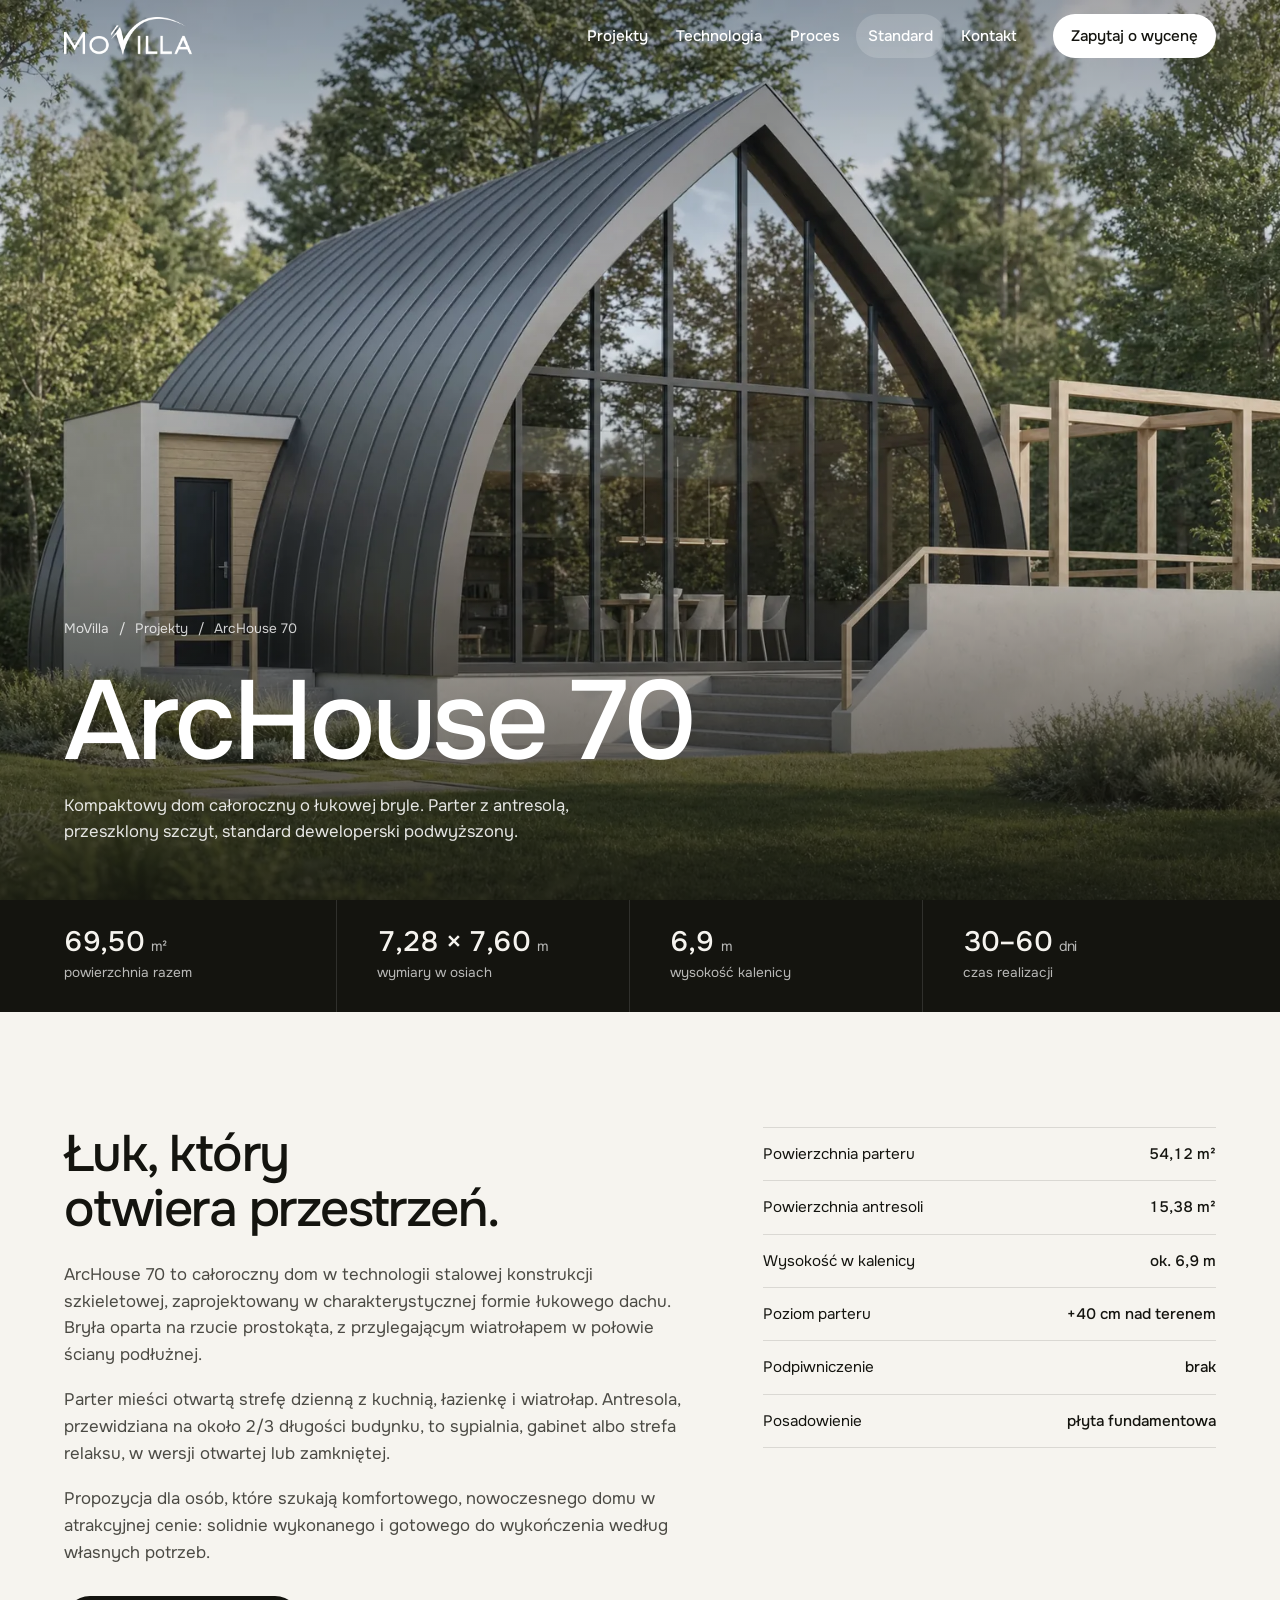
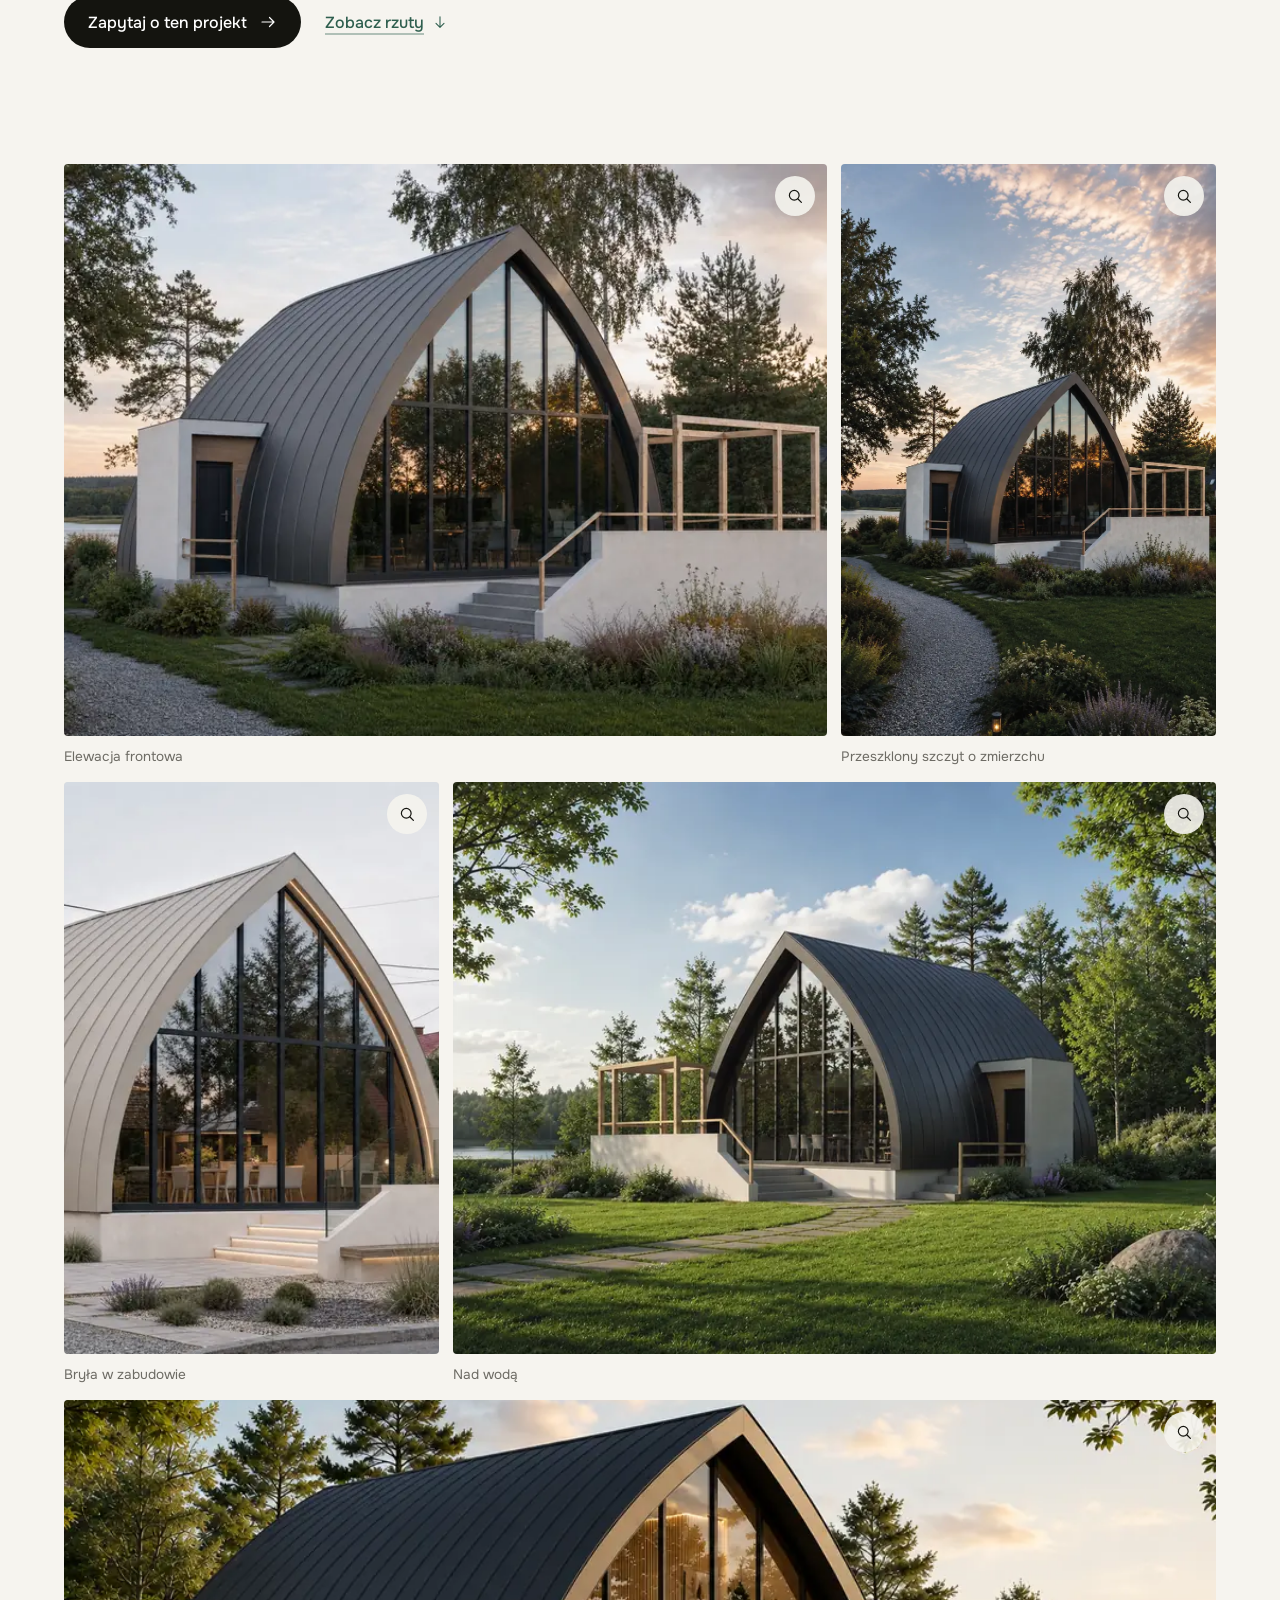
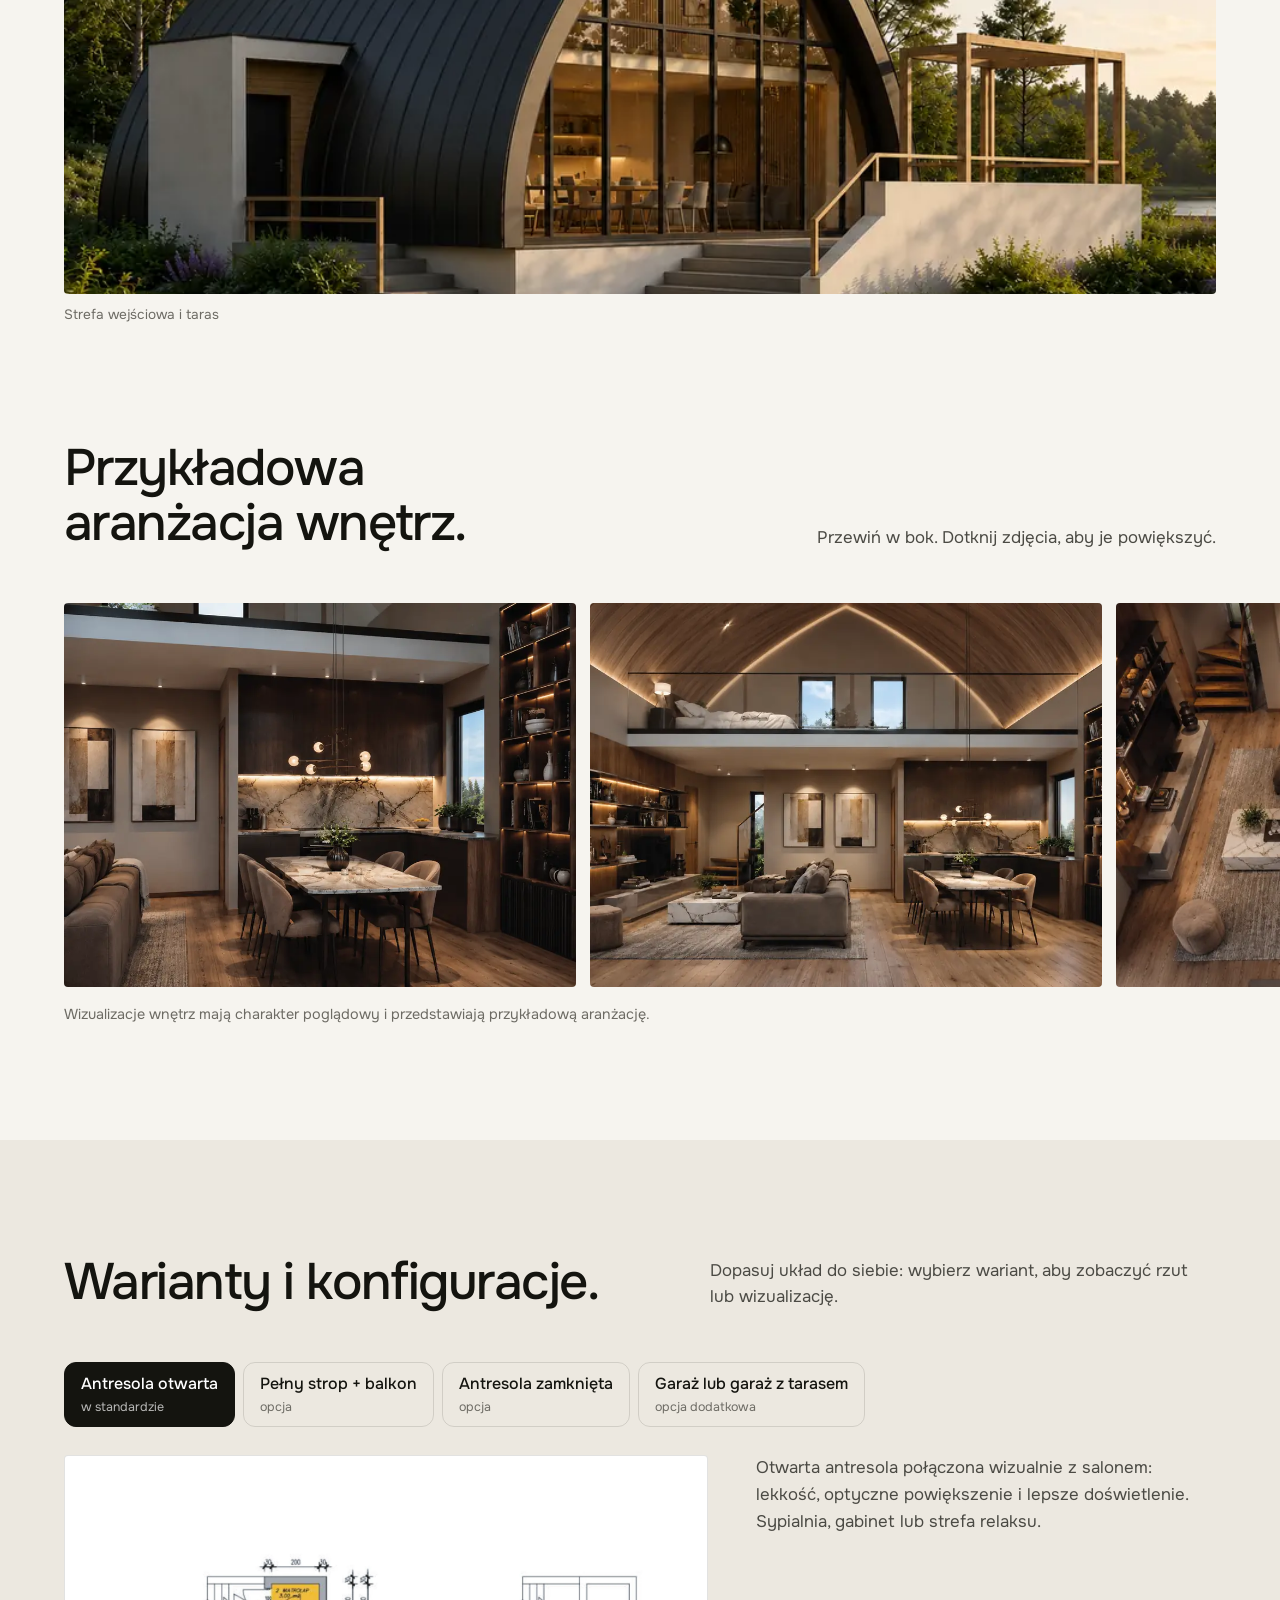
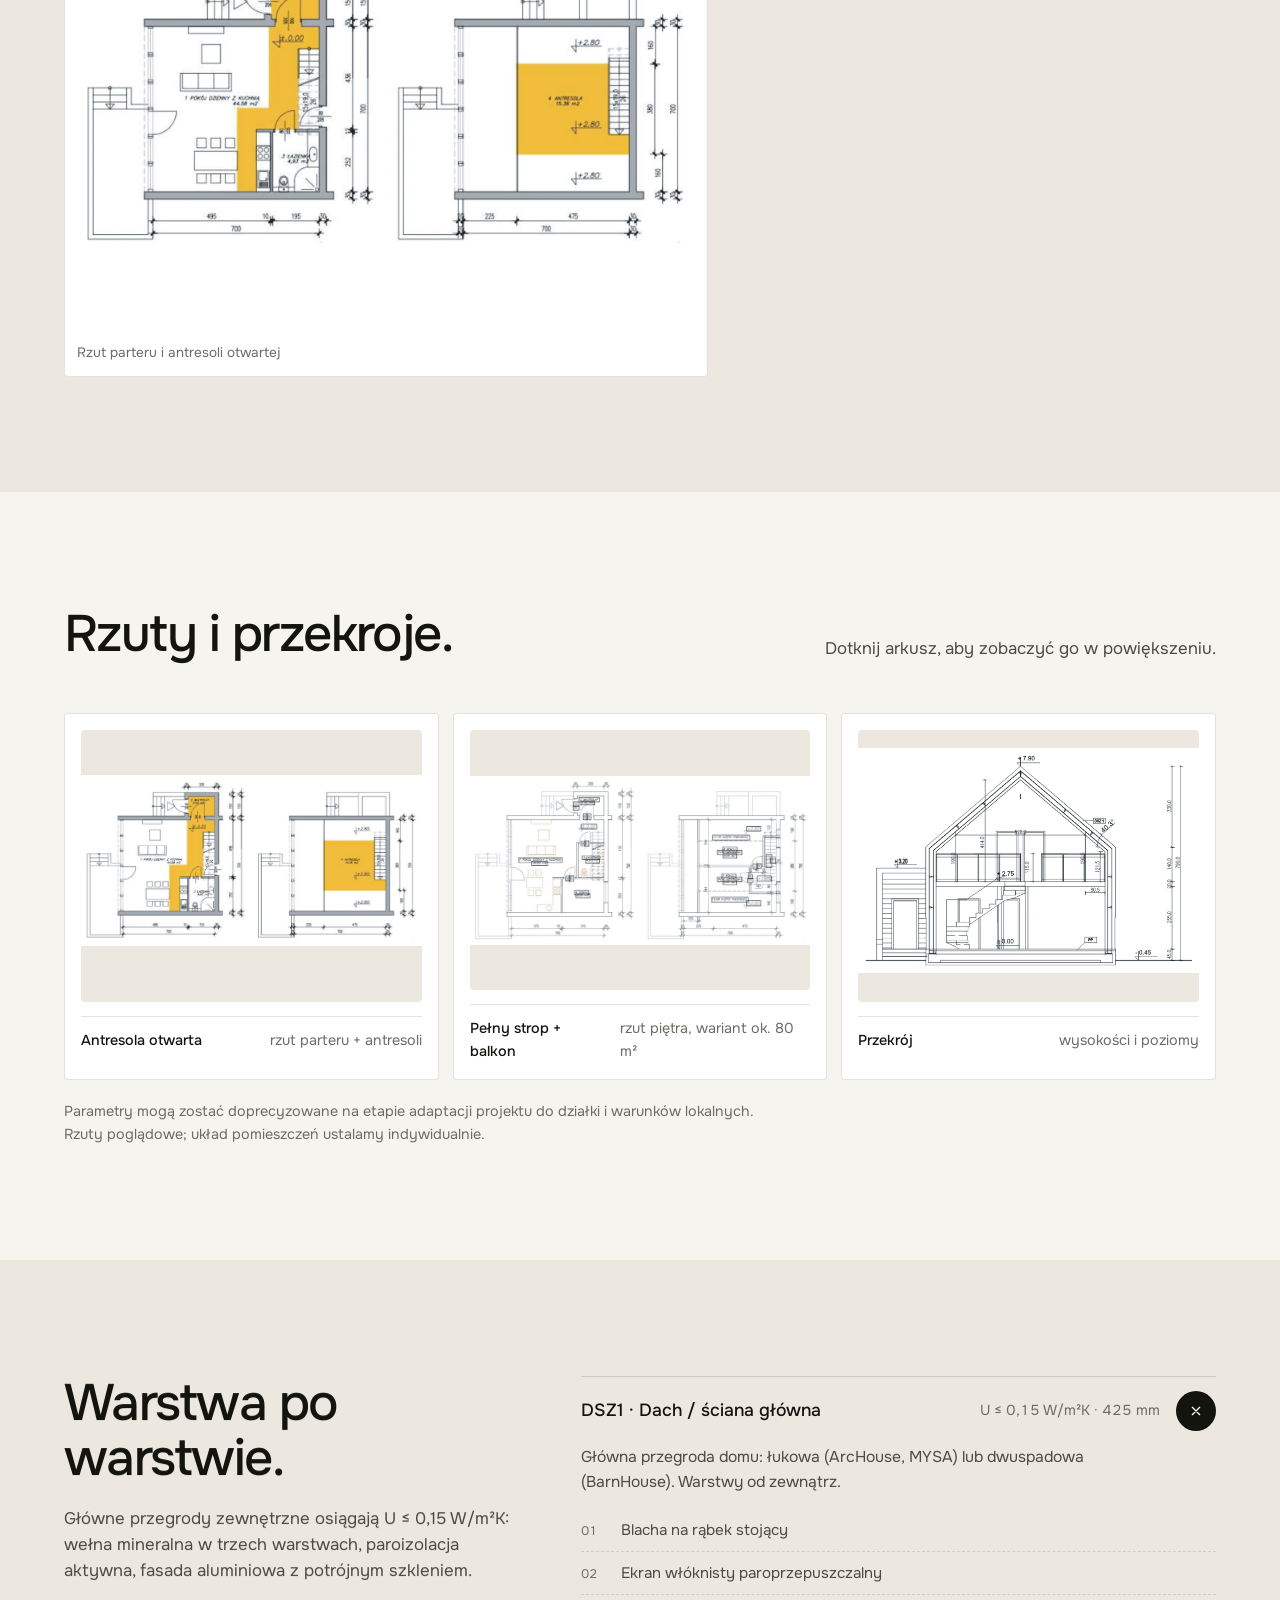
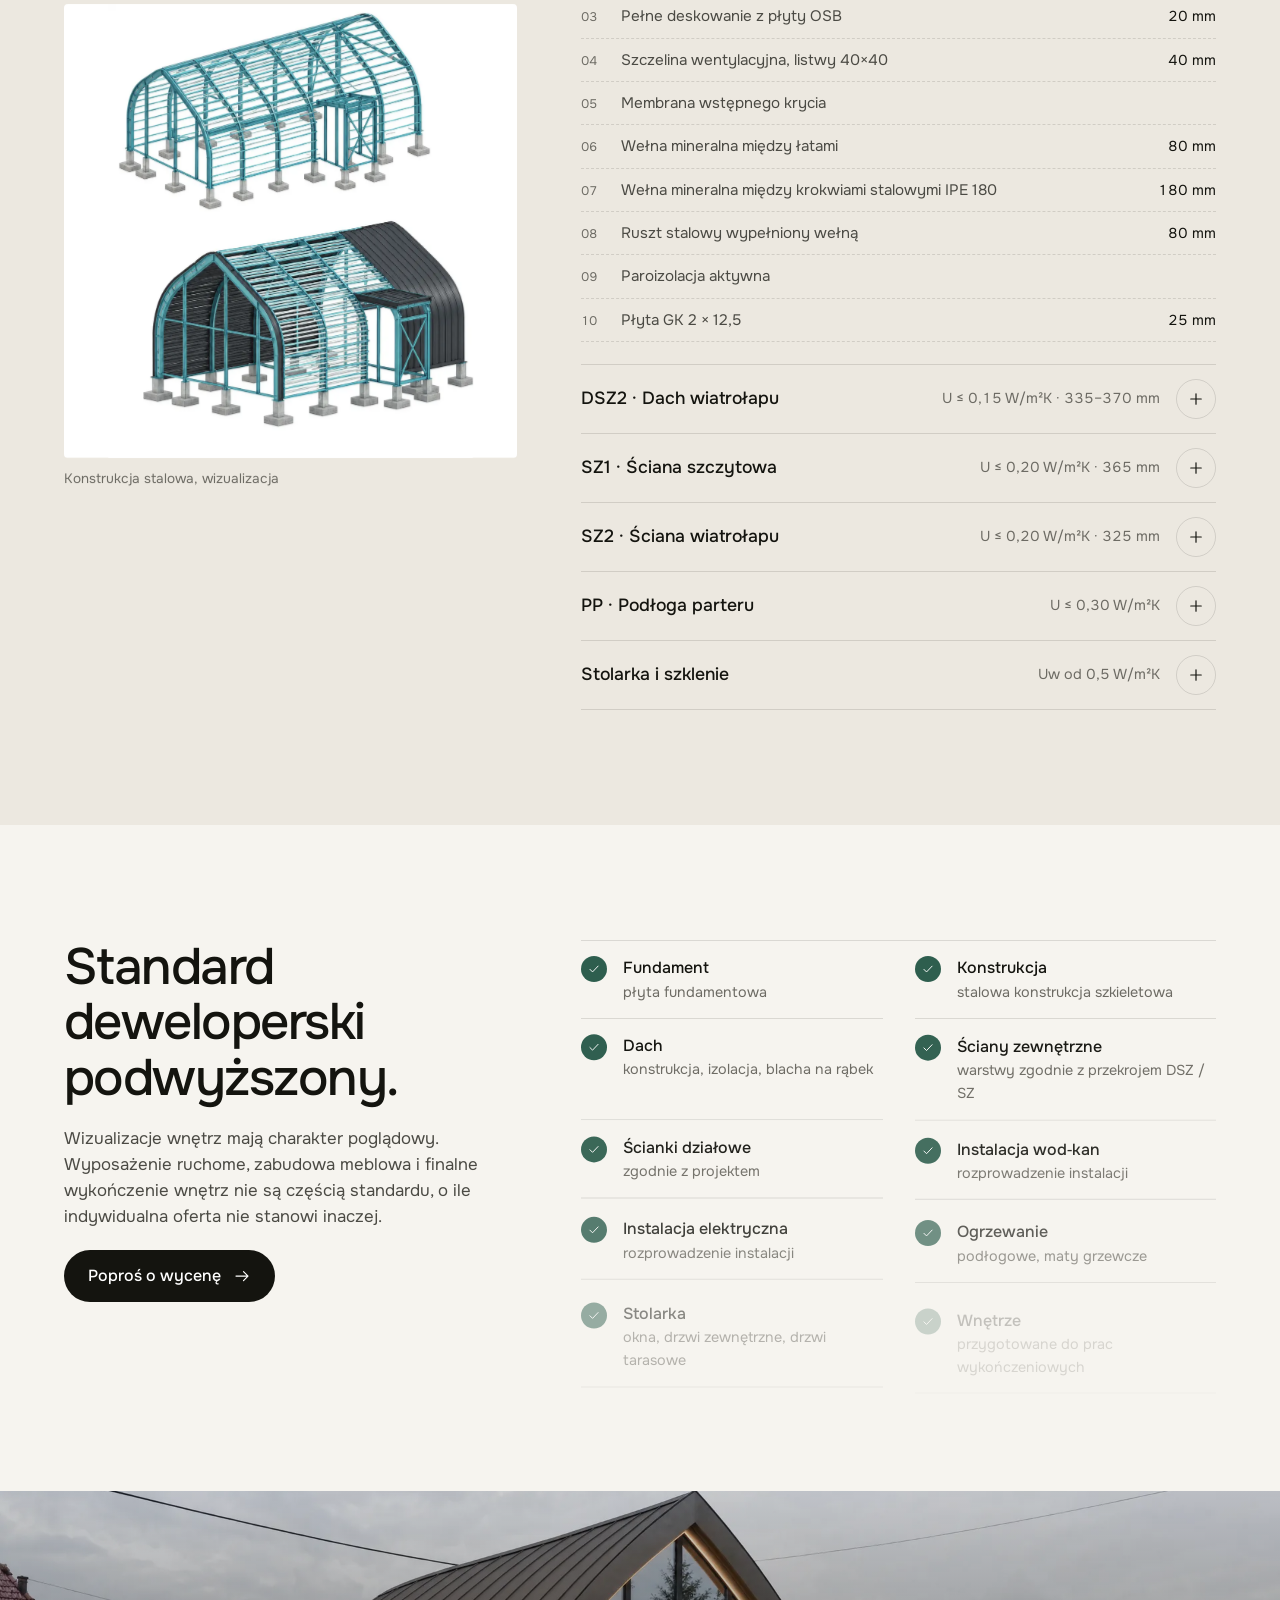
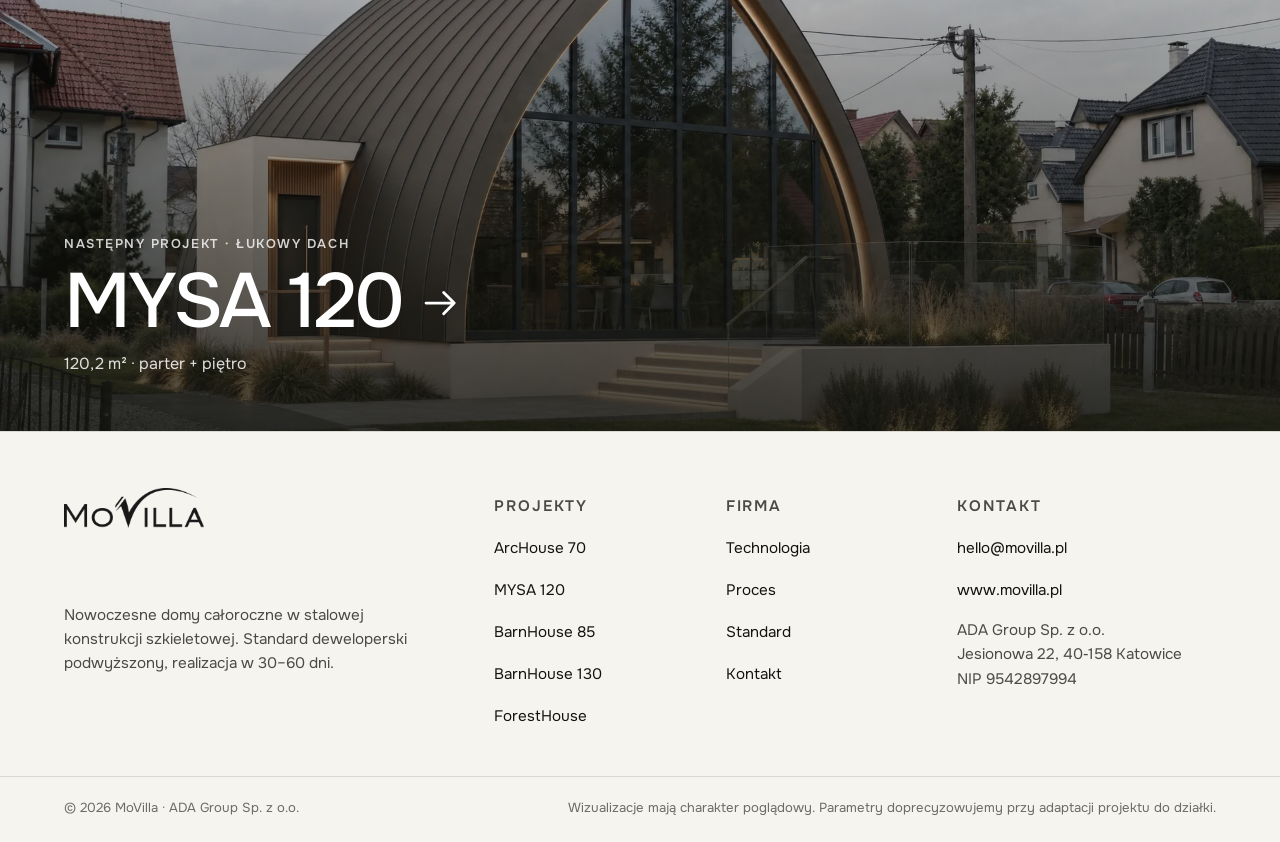
==== commit d813d313: "Wersja nestora: minimalistyczna strona inspirowana Nestora, mobile-first, GSAP Co-Authored-By: Claud" ====
--- a/projekty/archouse-70.html
+++ b/projekty/archouse-70.html
@@ -2,173 +2,163 @@
 <html lang="pl">
 <head>
 <meta charset="utf-8">
-<meta name="viewport" content="width=device-width, initial-scale=1">
-<title>ArcHouse 70, Łukowy dach · MoVilla</title>
+<meta name="viewport" content="width=device-width, initial-scale=1, viewport-fit=cover">
+<title>ArcHouse 70: Łukowy dach · MoVilla</title>
 <meta name="description" content="Kompaktowy dom całoroczny o łukowej bryle. Parter z antresolą, przeszklony szczyt, standard deweloperski podwyższony.">
-<meta property="og:title" content="ArcHouse 70, Łukowy dach · MoVilla">
+<meta property="og:title" content="ArcHouse 70: Łukowy dach · MoVilla">
 <meta property="og:description" content="Kompaktowy dom całoroczny o łukowej bryle. Parter z antresolą, przeszklony szczyt, standard deweloperski podwyższony.">
 <meta property="og:image" content="../img/arc70/hero.webp">
-<meta name="theme-color" content="#F2B92E">
+<meta name="theme-color" content="#F6F4EF">
 <link rel="icon" href="../img/favicon-32.png" sizes="32x32">
 <link rel="apple-touch-icon" href="../img/favicon-180.png">
 <link rel="preconnect" href="https://fonts.googleapis.com">
 <link rel="preconnect" href="https://fonts.gstatic.com" crossorigin>
-<link href="https://fonts.googleapis.com/css2?family=Bricolage+Grotesque:opsz,wght@12..96,300..800&family=Azeret+Mono:wght@400;500&display=swap" rel="stylesheet">
+<link href="https://fonts.googleapis.com/css2?family=Onest:wght@300;400;500;600;700&display=swap" rel="stylesheet">
 <link rel="stylesheet" href="../css/style.css">
 </head>
 <body>
-<div class="veil" aria-hidden="true"></div>
-<header class="topbar">
-  <a class="topbar__logo" href="../index.html" aria-label="MoVilla, strona główna"><img src="../img/logo.webp" alt="MoVilla"></a>
-  <nav class="topbar__nav" aria-label="Menu główne">
-    <a href="../index.html#projekty">Modele</a>
-    <a href="../index.html#proces">60 dni</a>
-    <a href="../index.html#technologia">Warstwy</a>
+<a class="skip" href="#main">Przejdź do treści</a>
+<header class="nav nav--light" id="nav">
+  <div class="nav__in">
+    <a class="nav__logo" href="../index.html" aria-label="MoVilla, strona główna"><img src="../img/logo.webp" alt="MoVilla" width="132" height="38"></a>
+    <nav class="nav__links" aria-label="Menu główne">
+      <a href="../index.html#projekty">Projekty</a>
+      <a href="../index.html#technologia">Technologia</a>
+      <a href="../index.html#proces">Proces</a>
+      <a href="../index.html#standard">Standard</a>
+      <a href="../index.html#kontakt">Kontakt</a>
+    </nav>
+    <a class="btn btn--sm nav__cta" href="../index.html#kontakt">Zapytaj o wycenę</a>
+    <button class="nav__burger" type="button" aria-label="Otwórz menu" aria-expanded="false" aria-controls="menu"><span></span><span></span><span></span></button>
+  </div>
+</header>
+<div class="menu" id="menu" aria-hidden="true">
+  <nav class="menu__links" aria-label="Menu mobilne">
+    <a href="../index.html#projekty">Projekty</a>
+    <a href="../index.html#technologia">Technologia</a>
+    <a href="../index.html#proces">Proces</a>
     <a href="../index.html#standard">Standard</a>
     <a href="../index.html#kontakt">Kontakt</a>
   </nav>
-  <a class="btn btn--sm topbar__cta" href="../index.html#kontakt">Poproś o wycenę <svg class="ic" viewBox="0 0 24 24" fill="none" stroke="currentColor" stroke-width="1.75" stroke-linecap="round" stroke-linejoin="round" aria-hidden="true"><path d="M4 12h16M14 6l6 6-6 6"/></svg></a>
-  <button class="topbar__burger" aria-label="Otwórz menu" aria-expanded="false" aria-controls="menu"><span></span><span></span></button>
-</header>
-<div class="menu" id="menu" aria-hidden="true">
-  <nav class="menu__links" aria-label="Menu mobilne">
-    <a href="../index.html#projekty">Modele</a>
-    <a href="../projekty/archouse-70.html" class="menu__sub">ArcHouse 70</a>
-    <a href="../projekty/mysa-120.html" class="menu__sub">MYSA 120</a>
-    <a href="../projekty/barnhouse-85.html" class="menu__sub">BarnHouse 85</a>
-    <a href="../projekty/barnhouse-130.html" class="menu__sub">BarnHouse 130</a>
-    <a href="../projekty/foresthouse.html" class="menu__sub">ForestHouse</a>
-    <a href="../index.html#proces">60 dni</a>
-    <a href="../index.html#technologia">Warstwy</a>
-    <a href="../index.html#standard">Standard</a>
-    <a href="../index.html#kontakt">Kontakt</a>
-  </nav>
+  <div class="menu__models">
+    <span class="label">Projekty domów</span>
+    <a href="../projekty/archouse-70.html">ArcHouse 70 <span>69,5 m²</span></a>
+    <a href="../projekty/mysa-120.html">MYSA 120 <span>120,2 m²</span></a>
+    <a href="../projekty/barnhouse-85.html">BarnHouse 85 <span>85 m²</span></a>
+    <a href="../projekty/barnhouse-130.html">BarnHouse 130 <span>130 m²</span></a>
+    <a href="../projekty/foresthouse.html">ForestHouse <span>90 m²</span></a>
+  </div>
   <p class="menu__foot"><a href="mailto:hello@movilla.pl">hello@movilla.pl</a><span>Jesionowa 22, 40‑158 Katowice</span></p>
 </div>
-<div class="ruler ruler--top" data-max="60" aria-hidden="true"><div class="ruler__scale"><span style="left:0.000%"><b>0</b></span><span style="left:16.667%"><b>10</b></span><span style="left:33.333%"><b>20</b></span><span style="left:50.000%"><b>30</b></span><span style="left:66.667%"><b>40</b></span><span style="left:83.333%"><b>50</b></span><span style="left:100.000%"><b>60</b></span><i class="ruler__unit">dni</i></div><div class="ruler__cursor" aria-hidden="true"><em>Dzień <span data-day>0</span></em></div></div>
-<main id="top">
+
+<main id="main">
 
 <section class="phero">
-  <div class="phero__text">
-    <nav class="crumb" aria-label="Okruszki"><a href="../index.html">MoVilla</a> / <a href="../index.html#projekty">Modele</a></nav>
-    <h1 class="phero__title">ArcHouse <span class="hl">70</span></h1>
-    <p class="hero__lead"><b>Łukowy dach.</b> Kompaktowy dom całoroczny o łukowej bryle. Parter z antresolą, przeszklony szczyt, standard deweloperski podwyższony.</p>
-    <div class="hero__actions"><a class="btn" href="../index.html#kontakt">Zapytaj o ten model <svg class="ic" viewBox="0 0 24 24" fill="none" stroke="currentColor" stroke-width="1.75" stroke-linecap="round" stroke-linejoin="round" aria-hidden="true"><path d="M4 12h16M14 6l6 6-6 6"/></svg></a><a class="lnk" href="#rzuty">Zobacz rzuty</a></div>
+  <div class="phero__media"><img src="../img/arc70/hero.webp" srcset="../img/arc70/hero-960.webp 960w, ../img/arc70/hero.webp 1920w" sizes="100vw" alt="ArcHouse 70, wizualizacja domu" fetchpriority="high" decoding="async" ></div>
+  <div class="phero__content">
+    <nav class="crumb" aria-label="Okruszki"><a href="../index.html">MoVilla</a><span>/</span><a href="../index.html#projekty">Projekty</a><span>/</span><span aria-current="page">ArcHouse 70</span></nav>
+    <h1 class="phero__title">ArcHouse 70</h1>
+    <p class="phero__sub">Kompaktowy dom całoroczny o łukowej bryle. Parter z antresolą, przeszklony szczyt, standard deweloperski podwyższony.</p>
   </div>
-  <figure class="plate plate--hero"><img src="../img/arc70/hero.webp" srcset="../img/arc70/hero-960.webp 960w, ../img/arc70/hero.webp 1920w" sizes="55vw" alt="ArcHouse 70, wizualizacja" fetchpriority="high" ><figcaption><span class="mono">fot. 01</span><span>wizualizacja poglądowa</span></figcaption></figure>
-  <div class="phero__params"><div><b>69,50<small>m²</small></b><span>powierzchnia razem</span></div><div><b>7,28 × 7,60<small>m</small></b><span>wymiary w osiach</span></div><div><b>6,9<small>m</small></b><span>wysokość kalenicy</span></div><div><b>30–60<small>dni</small></b><span>czas realizacji</span></div></div>
+</section>
+<div class="params"><div class="wrap params__grid"><div><b>69,50 <small>m²</small></b><span>powierzchnia razem</span></div><div><b>7,28 × 7,60 <small>m</small></b><span>wymiary w osiach</span></div><div><b>6,9 <small>m</small></b><span>wysokość kalenicy</span></div><div><b>30–60 <small>dni</small></b><span>czas realizacji</span></div></div></div>
+
+<section class="pintro">
+  <div class="wrap pintro__grid">
+    <div class="pintro__text" data-reveal>
+      <h2 class="h2">Łuk, który otwiera przestrzeń.</h2>
+      <p>ArcHouse 70 to całoroczny dom w technologii stalowej konstrukcji szkieletowej, zaprojektowany w charakterystycznej formie łukowego dachu. Bryła oparta na rzucie prostokąta, z przylegającym wiatrołapem w połowie ściany podłużnej.</p><p>Parter mieści otwartą strefę dzienną z kuchnią, łazienkę i wiatrołap. Antresola, przewidziana na około 2/3 długości budynku, to sypialnia, gabinet albo strefa relaksu, w wersji otwartej lub zamkniętej.</p><p>Propozycja dla osób, które szukają komfortowego, nowoczesnego domu w atrakcyjnej cenie: solidnie wykonanego i gotowego do wykończenia według własnych potrzeb.</p>
+      <div class="pintro__actions"><a class="btn" href="../index.html#kontakt">Zapytaj o ten projekt <svg class="ic" viewBox="0 0 24 24" fill="none" stroke="currentColor" stroke-width="1.6" stroke-linecap="round" stroke-linejoin="round" aria-hidden="true"><path d="M4 12h16M14 6l6 6-6 6"/></svg></a><a class="lnk" href="#rzuty">Zobacz rzuty <svg class="ic" viewBox="0 0 24 24" fill="none" stroke="currentColor" stroke-width="1.6" stroke-linecap="round" stroke-linejoin="round" aria-hidden="true"><path d="M12 4v16M6 14l6 6 6-6"/></svg></a></div>
+    </div>
+    <dl class="ptable" data-reveal><div><dt>Powierzchnia parteru</dt><dd>54,12 m²</dd></div><div><dt>Powierzchnia antresoli</dt><dd>15,38 m²</dd></div><div><dt>Wysokość w kalenicy</dt><dd>ok. 6,9 m</dd></div><div><dt>Poziom parteru</dt><dd>+40 cm nad terenem</dd></div><div><dt>Podpiwniczenie</dt><dd>brak</dd></div><div><dt>Posadowienie</dt><dd>płyta fundamentowa</dd></div></dl>
+  </div>
 </section>
 
-<section class="models models--compact">
-  <h2 class="h2">ArcHouse 70 na tle oferty.</h2>
-  <div class="models__chart"><div class="ruler" data-max="130" aria-hidden="true"><div class="ruler__scale"><span style="left:0.000%"><b>0</b></span><span style="left:7.692%"><b>10</b></span><span style="left:15.385%"><b>20</b></span><span style="left:23.077%"><b>30</b></span><span style="left:30.769%"><b>40</b></span><span style="left:38.462%"><b>50</b></span><span style="left:46.154%"><b>60</b></span><span style="left:53.846%"><b>70</b></span><span style="left:61.538%"><b>80</b></span><span style="left:69.231%"><b>90</b></span><span style="left:76.923%"><b>100</b></span><span style="left:84.615%"><b>110</b></span><span style="left:92.308%"><b>120</b></span><span style="left:100.000%"><b>130</b></span><i class="ruler__unit">m²</i></div></div><div class="mrows"><a class="mrow is-active" href="../projekty/archouse-70.html" data-model="archouse-70">
-      <span class="mrow__name"><svg class="ic ic--form" viewBox="0 0 48 48" fill="none" stroke="currentColor" stroke-width="1.75" stroke-linejoin="round" aria-hidden="true"><path d="M8 40V26C8 15 15 8 24 8s16 7 16 18v14H8z"/><path d="M8 40h32"/><path d="M18 40V28h12v12"/></svg><b>ArcHouse 70</b><small>Łukowy dach</small></span>
-      <span class="mrow__track" style="--w:53.46%"><i class="mrow__bar"></i><em class="mrow__val"><span data-count="69.5" data-decimals="1">69,5</span> m²</em></span>
-      <span class="mrow__meta"><span>7,28 × 7,60 m</span><span>parter + antresola</span></span>
-    </a><a class="mrow" href="../projekty/mysa-120.html" data-model="mysa-120">
-      <span class="mrow__name"><svg class="ic ic--form" viewBox="0 0 48 48" fill="none" stroke="currentColor" stroke-width="1.75" stroke-linejoin="round" aria-hidden="true"><path d="M8 40V26C8 15 15 8 24 8s16 7 16 18v14H8z"/><path d="M8 40h32"/><path d="M18 40V28h12v12"/></svg><b>MYSA 120</b><small>Łukowy dach</small></span>
-      <span class="mrow__track" style="--w:92.46%"><i class="mrow__bar"></i><em class="mrow__val"><span data-count="120.2" data-decimals="1">120,2</span> m²</em></span>
-      <span class="mrow__meta"><span>7,28 × 12,90 m</span><span>parter + piętro</span></span>
-    </a><a class="mrow" href="../projekty/barnhouse-85.html" data-model="barnhouse-85">
-      <span class="mrow__name"><svg class="ic ic--form" viewBox="0 0 48 48" fill="none" stroke="currentColor" stroke-width="1.75" stroke-linejoin="round" aria-hidden="true"><path d="M8 40V20L24 8l16 12v20H8z"/><path d="M8 40h32"/><path d="M19 40V28h10v12"/></svg><b>BarnHouse 85</b><small>Nowoczesna stodoła</small></span>
-      <span class="mrow__track" style="--w:65.38%"><i class="mrow__bar"></i><em class="mrow__val"><span data-count="85" data-decimals="0">85</span> m²</em></span>
-      <span class="mrow__meta"><span>7,28 × 7,60 m</span><span>parter + antresola</span></span>
-    </a><a class="mrow" href="../projekty/barnhouse-130.html" data-model="barnhouse-130">
-      <span class="mrow__name"><svg class="ic ic--form" viewBox="0 0 48 48" fill="none" stroke="currentColor" stroke-width="1.75" stroke-linejoin="round" aria-hidden="true"><path d="M8 40V20L24 8l16 12v20H8z"/><path d="M8 40h32"/><path d="M19 40V28h10v12"/></svg><b>BarnHouse 130</b><small>Nowoczesna stodoła</small></span>
-      <span class="mrow__track" style="--w:100.00%"><i class="mrow__bar"></i><em class="mrow__val"><span data-count="130" data-decimals="0">130</span> m²</em></span>
-      <span class="mrow__meta"><span>szer. 7,28 m</span><span>parter + piętro</span></span>
-    </a><a class="mrow" href="../projekty/foresthouse.html" data-model="foresthouse">
-      <span class="mrow__name"><svg class="ic ic--form" viewBox="0 0 48 48" fill="none" stroke="currentColor" stroke-width="1.75" stroke-linejoin="round" aria-hidden="true"><path d="M6 40L24 8l18 32H6z"/><path d="M6 40h36"/><path d="M19 40V29h10v11"/></svg><b>ForestHouse</b><small>A‑frame</small></span>
-      <span class="mrow__track" style="--w:69.23%"><i class="mrow__bar"></i><em class="mrow__val"><span data-count="90" data-decimals="0">90</span> m²</em></span>
-      <span class="mrow__meta"><span>8,30 × 8,00 m</span><span>2 sypialnie · 2 łazienki</span><span>4 osoby</span></span>
-    </a></div></div>
+<section class="pg" aria-label="Galeria">
+  <div class="wrap pg__grid"><figure class="pg__item" data-lightbox="../img/arc70/ext-2.webp" data-cap="Elewacja frontowa · wizualizacja"><span class="pg__img"><img src="../img/arc70/ext-2.webp" srcset="../img/arc70/ext-2-960.webp 960w, ../img/arc70/ext-2.webp 1920w" sizes="(max-width:760px) 100vw, 50vw" alt="ArcHouse 70, Elewacja frontowa, wizualizacja" loading="lazy" decoding="async" ></span><figcaption>Elewacja frontowa</figcaption><span class="pg__zoom" aria-hidden="true"><svg class="ic" viewBox="0 0 24 24" fill="none" stroke="currentColor" stroke-width="1.6" stroke-linecap="round" stroke-linejoin="round" aria-hidden="true"><circle cx="11" cy="11" r="6.5"/><path d="M16 16l4.5 4.5"/></svg></span></figure><figure class="pg__item" data-lightbox="../img/arc70/vertical.webp" data-cap="Przeszklony szczyt o zmierzchu · wizualizacja"><span class="pg__img"><img src="../img/arc70/vertical.webp" srcset="../img/arc70/vertical-960.webp 960w, ../img/arc70/vertical.webp 1920w" sizes="(max-width:760px) 100vw, 50vw" alt="ArcHouse 70, Przeszklony szczyt o zmierzchu, wizualizacja" loading="lazy" decoding="async" ></span><figcaption>Przeszklony szczyt o zmierzchu</figcaption><span class="pg__zoom" aria-hidden="true"><svg class="ic" viewBox="0 0 24 24" fill="none" stroke="currentColor" stroke-width="1.6" stroke-linecap="round" stroke-linejoin="round" aria-hidden="true"><circle cx="11" cy="11" r="6.5"/><path d="M16 16l4.5 4.5"/></svg></span></figure><figure class="pg__item" data-lightbox="../img/arc70/ext-4.webp" data-cap="Bryła w zabudowie · wizualizacja"><span class="pg__img"><img src="../img/arc70/ext-4.webp" srcset="../img/arc70/ext-4-960.webp 960w, ../img/arc70/ext-4.webp 1920w" sizes="(max-width:760px) 100vw, 50vw" alt="ArcHouse 70, Bryła w zabudowie, wizualizacja" loading="lazy" decoding="async" ></span><figcaption>Bryła w zabudowie</figcaption><span class="pg__zoom" aria-hidden="true"><svg class="ic" viewBox="0 0 24 24" fill="none" stroke="currentColor" stroke-width="1.6" stroke-linecap="round" stroke-linejoin="round" aria-hidden="true"><circle cx="11" cy="11" r="6.5"/><path d="M16 16l4.5 4.5"/></svg></span></figure><figure class="pg__item" data-lightbox="../img/arc70/lake-1.webp" data-cap="Nad wodą · wizualizacja"><span class="pg__img"><img src="../img/arc70/lake-1.webp" srcset="../img/arc70/lake-1-960.webp 960w, ../img/arc70/lake-1.webp 1920w" sizes="(max-width:760px) 100vw, 50vw" alt="ArcHouse 70, Nad wodą, wizualizacja" loading="lazy" decoding="async" ></span><figcaption>Nad wodą</figcaption><span class="pg__zoom" aria-hidden="true"><svg class="ic" viewBox="0 0 24 24" fill="none" stroke="currentColor" stroke-width="1.6" stroke-linecap="round" stroke-linejoin="round" aria-hidden="true"><circle cx="11" cy="11" r="6.5"/><path d="M16 16l4.5 4.5"/></svg></span></figure><figure class="pg__item" data-lightbox="../img/arc70/lake-2.webp" data-cap="Strefa wejściowa i taras · wizualizacja"><span class="pg__img"><img src="../img/arc70/lake-2.webp" srcset="../img/arc70/lake-2-960.webp 960w, ../img/arc70/lake-2.webp 1920w" sizes="(max-width:760px) 100vw, 50vw" alt="ArcHouse 70, Strefa wejściowa i taras, wizualizacja" loading="lazy" decoding="async" ></span><figcaption>Strefa wejściowa i taras</figcaption><span class="pg__zoom" aria-hidden="true"><svg class="ic" viewBox="0 0 24 24" fill="none" stroke="currentColor" stroke-width="1.6" stroke-linecap="round" stroke-linejoin="round" aria-hidden="true"><circle cx="11" cy="11" r="6.5"/><path d="M16 16l4.5 4.5"/></svg></span></figure></div>
 </section>
 
-<section class="pintro">
-  <div class="pintro__text">
-    <h2 class="h2">Łuk, który otwiera przestrzeń.</h2>
-    <p>ArcHouse 70 to całoroczny dom w technologii stalowej konstrukcji szkieletowej, zaprojektowany w charakterystycznej formie łukowego dachu. Bryła oparta na rzucie prostokąta, z przylegającym wiatrołapem w połowie ściany podłużnej.</p><p>Parter mieści otwartą strefę dzienną z kuchnią, łazienkę i wiatrołap. Antresola, przewidziana na około 2/3 długości budynku, to sypialnia, gabinet albo strefa relaksu, w wersji otwartej lub zamkniętej.</p><p>Propozycja dla osób, które szukają komfortowego, nowoczesnego domu w atrakcyjnej cenie: solidnie wykonanego i gotowego do wykończenia według własnych potrzeb.</p>
-  </div>
-  <dl class="facts"><div><dt>Powierzchnia parteru</dt><dd>54,12 m²</dd></div><div><dt>Powierzchnia antresoli</dt><dd>15,38 m²</dd></div><div><dt>Wysokość w kalenicy</dt><dd>ok. 6,9 m</dd></div><div><dt>Poziom parteru</dt><dd>+40 cm nad terenem</dd></div><div><dt>Podpiwniczenie</dt><dd>brak</dd></div><div><dt>Posadowienie</dt><dd>płyta fundamentowa</dd></div></dl>
-</section>
-
-<section class="pgallery"><figure class="plate" data-lightbox="../img/arc70/ext-2.webp" data-cap="fot. 02 · Elewacja frontowa"><img src="../img/arc70/ext-2.webp" srcset="../img/arc70/ext-2-960.webp 960w, ../img/arc70/ext-2.webp 1920w" sizes="(max-width:800px) 100vw, 50vw" alt="ArcHouse 70, Elewacja frontowa" loading="lazy" decoding="async" ><figcaption><span class="mono">fot. 02</span><span>Elewacja frontowa · wizualizacja</span></figcaption></figure><figure class="plate" data-lightbox="../img/arc70/vertical.webp" data-cap="fot. 03 · Przeszklony szczyt o zmierzchu"><img src="../img/arc70/vertical.webp" srcset="../img/arc70/vertical-960.webp 960w, ../img/arc70/vertical.webp 1920w" sizes="(max-width:800px) 100vw, 50vw" alt="ArcHouse 70, Przeszklony szczyt o zmierzchu" loading="lazy" decoding="async" ><figcaption><span class="mono">fot. 03</span><span>Przeszklony szczyt o zmierzchu · wizualizacja</span></figcaption></figure><figure class="plate" data-lightbox="../img/arc70/ext-4.webp" data-cap="fot. 04 · Bryła w zabudowie"><img src="../img/arc70/ext-4.webp" srcset="../img/arc70/ext-4-960.webp 960w, ../img/arc70/ext-4.webp 1920w" sizes="(max-width:800px) 100vw, 50vw" alt="ArcHouse 70, Bryła w zabudowie" loading="lazy" decoding="async" ><figcaption><span class="mono">fot. 04</span><span>Bryła w zabudowie · wizualizacja</span></figcaption></figure><figure class="plate" data-lightbox="../img/arc70/lake-1.webp" data-cap="fot. 05 · Nad wodą"><img src="../img/arc70/lake-1.webp" srcset="../img/arc70/lake-1-960.webp 960w, ../img/arc70/lake-1.webp 1920w" sizes="(max-width:800px) 100vw, 50vw" alt="ArcHouse 70, Nad wodą" loading="lazy" decoding="async" ><figcaption><span class="mono">fot. 05</span><span>Nad wodą · wizualizacja</span></figcaption></figure><figure class="plate" data-lightbox="../img/arc70/lake-2.webp" data-cap="fot. 06 · Strefa wejściowa i taras"><img src="../img/arc70/lake-2.webp" srcset="../img/arc70/lake-2-960.webp 960w, ../img/arc70/lake-2.webp 1920w" sizes="(max-width:800px) 100vw, 50vw" alt="ArcHouse 70, Strefa wejściowa i taras" loading="lazy" decoding="async" ><figcaption><span class="mono">fot. 06</span><span>Strefa wejściowa i taras · wizualizacja</span></figcaption></figure></section>
-
-
 <section class="pint">
-  <div class="pint__head"><h2 class="h2">Przykładowa aranżacja.</h2><p class="lead">Przeciągnij pasek lub przewiń w bok. Kliknij, aby powiększyć.</p></div>
-  <div class="strip__track strip__track--drag"><figure class="plate" data-lightbox="../img/arc70/int-1.webp" data-cap="wnętrze 01 · aranżacja przykładowa"><img src="../img/arc70/int-1.webp" srcset="../img/arc70/int-1-960.webp 960w, ../img/arc70/int-1.webp 1920w" sizes="45vw" alt="ArcHouse 70, wnętrze, aranżacja przykładowa" loading="lazy" decoding="async" ><figcaption><span class="mono">wn. 01</span></figcaption></figure><figure class="plate" data-lightbox="../img/arc70/int-3.webp" data-cap="wnętrze 02 · aranżacja przykładowa"><img src="../img/arc70/int-3.webp" srcset="../img/arc70/int-3-960.webp 960w, ../img/arc70/int-3.webp 1920w" sizes="45vw" alt="ArcHouse 70, wnętrze, aranżacja przykładowa" loading="lazy" decoding="async" ><figcaption><span class="mono">wn. 02</span></figcaption></figure><figure class="plate" data-lightbox="../img/arc70/int-2.webp" data-cap="wnętrze 03 · aranżacja przykładowa"><img src="../img/arc70/int-2.webp" srcset="../img/arc70/int-2-960.webp 960w, ../img/arc70/int-2.webp 1920w" sizes="45vw" alt="ArcHouse 70, wnętrze, aranżacja przykładowa" loading="lazy" decoding="async" ><figcaption><span class="mono">wn. 03</span></figcaption></figure><figure class="plate" data-lightbox="../img/arc70/int-4.webp" data-cap="wnętrze 04 · aranżacja przykładowa"><img src="../img/arc70/int-4.webp" srcset="../img/arc70/int-4-960.webp 960w, ../img/arc70/int-4.webp 1920w" sizes="45vw" alt="ArcHouse 70, wnętrze, aranżacja przykładowa" loading="lazy" decoding="async" ><figcaption><span class="mono">wn. 04</span></figcaption></figure></div>
-  <p class="note">Wizualizacje wnętrz mają charakter poglądowy i przedstawiają przykładową aranżację.</p>
+  <div class="wrap sec-head" data-reveal><h2 class="h2">Przykładowa aranżacja wnętrz.</h2><p class="lead">Przewiń w bok. Dotknij zdjęcia, aby je powiększyć.</p></div>
+  <div class="strip" tabindex="0"><figure class="strip__item" data-lightbox="../img/arc70/int-1.webp" data-cap="Wnętrze, aranżacja przykładowa"><span class="strip__img"><img src="../img/arc70/int-1.webp" srcset="../img/arc70/int-1-960.webp 960w, ../img/arc70/int-1.webp 1920w" sizes="(max-width:760px) 85vw, 40vw" alt="ArcHouse 70, wnętrze, aranżacja przykładowa" loading="lazy" decoding="async" ></span></figure><figure class="strip__item" data-lightbox="../img/arc70/int-3.webp" data-cap="Wnętrze, aranżacja przykładowa"><span class="strip__img"><img src="../img/arc70/int-3.webp" srcset="../img/arc70/int-3-960.webp 960w, ../img/arc70/int-3.webp 1920w" sizes="(max-width:760px) 85vw, 40vw" alt="ArcHouse 70, wnętrze, aranżacja przykładowa" loading="lazy" decoding="async" ></span></figure><figure class="strip__item" data-lightbox="../img/arc70/int-2.webp" data-cap="Wnętrze, aranżacja przykładowa"><span class="strip__img"><img src="../img/arc70/int-2.webp" srcset="../img/arc70/int-2-960.webp 960w, ../img/arc70/int-2.webp 1920w" sizes="(max-width:760px) 85vw, 40vw" alt="ArcHouse 70, wnętrze, aranżacja przykładowa" loading="lazy" decoding="async" ></span></figure><figure class="strip__item" data-lightbox="../img/arc70/int-4.webp" data-cap="Wnętrze, aranżacja przykładowa"><span class="strip__img"><img src="../img/arc70/int-4.webp" srcset="../img/arc70/int-4-960.webp 960w, ../img/arc70/int-4.webp 1920w" sizes="(max-width:760px) 85vw, 40vw" alt="ArcHouse 70, wnętrze, aranżacja przykładowa" loading="lazy" decoding="async" ></span></figure></div>
+  <p class="wrap note">Wizualizacje wnętrz mają charakter poglądowy i przedstawiają przykładową aranżację.</p>
 </section>
 
 <section class="variants" id="warianty">
-  <h2 class="h2">Opcje w zamówieniu.</h2>
-  <div class="variants__grid">
-    <div class="orows" role="tablist"><button class="orow is-active" data-label="Rzut parteru i antresoli otwartej" role="tab" aria-selected="true"><span class="chk"><svg class="ic" viewBox="0 0 24 24" fill="none" stroke="currentColor" stroke-width="2" stroke-linecap="round" stroke-linejoin="round" aria-hidden="true"><path d="M5 12.5l4.5 4.5L19 7"/></svg></span><span class="orow__body"><b>Antresola otwarta</b><small>w standardzie</small><p>Otwarta antresola połączona wizualnie z salonem: lekkość, optyczne powiększenie i lepsze doświetlenie. Sypialnia, gabinet lub strefa relaksu.</p></span></button><button class="orow" data-label="Rzut piętra, pełny strop" role="tab" aria-selected="false"><span class="chk"><svg class="ic" viewBox="0 0 24 24" fill="none" stroke="currentColor" stroke-width="2" stroke-linecap="round" stroke-linejoin="round" aria-hidden="true"><path d="M5 12.5l4.5 4.5L19 7"/></svg></span><span class="orow__body"><b>Pełny strop + balkon</b><small>opcja</small><p>Pełnowymiarowe piętro jako prywatna strefa z sypialniami, garderobą, łazienką lub gabinetem. Opcja z balkonem lub bez. Wariant ok. 80 m².</p></span></button><button class="orow" data-label="Rzut antresoli zamkniętej" role="tab" aria-selected="false"><span class="chk"><svg class="ic" viewBox="0 0 24 24" fill="none" stroke="currentColor" stroke-width="2" stroke-linecap="round" stroke-linejoin="round" aria-hidden="true"><path d="M5 12.5l4.5 4.5L19 7"/></svg></span><span class="orow__body"><b>Antresola zamknięta</b><small>opcja</small><p>Wydzielona przestrzeń na piętrze, więcej prywatności i komfortu. Sypialnia, gabinet, pokój dziecięcy.</p></span></button><button class="orow" data-label="Wizualizacja z garażem" role="tab" aria-selected="false"><span class="chk"><svg class="ic" viewBox="0 0 24 24" fill="none" stroke="currentColor" stroke-width="2" stroke-linecap="round" stroke-linejoin="round" aria-hidden="true"><path d="M5 12.5l4.5 4.5L19 7"/></svg></span><span class="orow__body"><b>Garaż lub garaż z tarasem</b><small>opcja dodatkowa</small><p>Do każdego modelu można dodać garaż albo garaż z tarasem na dachu.</p></span></button></div>
-    <figure class="plate plate--sheet variants__stage"><span class="mono variants__label">Rzut parteru i antresoli otwartej</span><img src="../img/arc70/plan-open.webp" alt="Rzut parteru i antresoli otwartej" class="is-active" loading="lazy"><img src="../img/arc70/plan-open.webp" alt="Rzut piętra, pełny strop" class="" loading="lazy"><img src="../img/arc70/plan-open.webp" alt="Rzut antresoli zamkniętej" class="" loading="lazy"><img src="../img/arc70/garage.webp" alt="Wizualizacja z garażem" class="" loading="lazy"></figure>
+  <div class="wrap">
+    <div class="sec-head" data-reveal><h2 class="h2">Warianty i konfiguracje.</h2><p class="lead">Dopasuj układ do siebie: wybierz wariant, aby zobaczyć rzut lub wizualizację.</p></div>
+    <div class="tabs" role="tablist" aria-label="Warianty"><button class="tab is-active" type="button" role="tab" id="tab-0" aria-selected="true" aria-controls="panel-0"><span class="tab__title">Antresola otwarta</span><span class="tab__chip">w standardzie</span></button><button class="tab" type="button" role="tab" id="tab-1" aria-selected="false" aria-controls="panel-1"><span class="tab__title">Pełny strop + balkon</span><span class="tab__chip">opcja</span></button><button class="tab" type="button" role="tab" id="tab-2" aria-selected="false" aria-controls="panel-2"><span class="tab__title">Antresola zamknięta</span><span class="tab__chip">opcja</span></button><button class="tab" type="button" role="tab" id="tab-3" aria-selected="false" aria-controls="panel-3"><span class="tab__title">Garaż lub garaż z tarasem</span><span class="tab__chip">opcja dodatkowa</span></button></div>
+    <div class="tabpanels"><div class="tabpanel is-active" role="tabpanel" id="panel-0" aria-labelledby="tab-0"><figure class="tabpanel__img"><img src="../img/arc70/plan-open.webp" alt="Rzut parteru i antresoli otwartej" loading="lazy" decoding="async"><figcaption>Rzut parteru i antresoli otwartej</figcaption></figure><p>Otwarta antresola połączona wizualnie z salonem: lekkość, optyczne powiększenie i lepsze doświetlenie. Sypialnia, gabinet lub strefa relaksu.</p></div><div class="tabpanel" role="tabpanel" id="panel-1" aria-labelledby="tab-1" hidden><figure class="tabpanel__img"><img src="../img/arc70/plan-open.webp" alt="Rzut piętra, pełny strop" loading="lazy" decoding="async"><figcaption>Rzut piętra, pełny strop</figcaption></figure><p>Pełnowymiarowe piętro jako prywatna strefa z sypialniami, garderobą, łazienką lub gabinetem. Opcja z balkonem lub bez. Wariant ok. 80 m².</p></div><div class="tabpanel" role="tabpanel" id="panel-2" aria-labelledby="tab-2" hidden><figure class="tabpanel__img"><img src="../img/arc70/plan-open.webp" alt="Rzut antresoli zamkniętej" loading="lazy" decoding="async"><figcaption>Rzut antresoli zamkniętej</figcaption></figure><p>Wydzielona przestrzeń na piętrze, więcej prywatności i komfortu. Sypialnia, gabinet, pokój dziecięcy.</p></div><div class="tabpanel" role="tabpanel" id="panel-3" aria-labelledby="tab-3" hidden><figure class="tabpanel__img"><img src="../img/arc70/garage.webp" alt="Wizualizacja z garażem" loading="lazy" decoding="async"><figcaption>Wizualizacja z garażem</figcaption></figure><p>Do każdego modelu można dodać garaż albo garaż z tarasem na dachu.</p></div></div>
   </div>
 </section>
 
 <section class="plans" id="rzuty">
-  <div class="plans__head"><h2 class="h2">Rzuty i przekroje.</h2><p class="lead">Kliknij arkusz, aby zobaczyć go w powiększeniu.</p></div>
-  <div class="plans__grid"><figure class="sheet" data-lightbox="../img/arc70/plan-open.webp" data-cap="Antresola otwarta"><img src="../img/arc70/plan-open.webp" alt="ArcHouse 70, Antresola otwarta" loading="lazy"><figcaption><b>Antresola otwarta</b><span>rzut parteru + antresoli</span></figcaption></figure><figure class="sheet" data-lightbox="../img/arc70/plan-full.webp" data-cap="Pełny strop + balkon"><img src="../img/arc70/plan-full.webp" alt="ArcHouse 70, Pełny strop + balkon" loading="lazy"><figcaption><b>Pełny strop + balkon</b><span>rzut piętra, wariant ok. 80 m²</span></figcaption></figure><figure class="sheet" data-lightbox="../img/arc70/section.webp" data-cap="Przekrój"><img src="../img/arc70/section.webp" alt="ArcHouse 70, Przekrój" loading="lazy"><figcaption><b>Przekrój</b><span>wysokości i poziomy</span></figcaption></figure></div>
-  <p class="note">Parametry mogą zostać doprecyzowane na etapie adaptacji projektu do działki i warunków lokalnych. Rzuty poglądowe; układ pomieszczeń ustalamy indywidualnie.</p>
+  <div class="wrap">
+    <div class="sec-head" data-reveal><h2 class="h2">Rzuty i przekroje.</h2><p class="lead">Dotknij arkusz, aby zobaczyć go w powiększeniu.</p></div>
+    <div class="plans__grid"><figure class="plan" data-lightbox="../img/arc70/plan-open.webp" data-cap="Antresola otwarta"><span class="plan__img"><img src="../img/arc70/plan-open.webp" alt="ArcHouse 70, Antresola otwarta" loading="lazy" decoding="async"></span><figcaption><b>Antresola otwarta</b><span>rzut parteru + antresoli</span></figcaption></figure><figure class="plan" data-lightbox="../img/arc70/plan-full.webp" data-cap="Pełny strop + balkon"><span class="plan__img"><img src="../img/arc70/plan-full.webp" alt="ArcHouse 70, Pełny strop + balkon" loading="lazy" decoding="async"></span><figcaption><b>Pełny strop + balkon</b><span>rzut piętra, wariant ok. 80 m²</span></figcaption></figure><figure class="plan" data-lightbox="../img/arc70/section.webp" data-cap="Przekrój"><span class="plan__img"><img src="../img/arc70/section.webp" alt="ArcHouse 70, Przekrój" loading="lazy" decoding="async"></span><figcaption><b>Przekrój</b><span>wysokości i poziomy</span></figcaption></figure></div>
+    <p class="note">Parametry mogą zostać doprecyzowane na etapie adaptacji projektu do działki i warunków lokalnych. Rzuty poglądowe; układ pomieszczeń ustalamy indywidualnie.</p>
+  </div>
 </section>
 
 <section class="spec" id="technologia">
-  <div class="spec__side">
-    <h2 class="h2">Warstwa po warstwie.</h2>
-    <p class="lead">Główne przegrody zewnętrzne osiągają U ≤ 0,15 W/m²K: wełna mineralna w trzech warstwach, paroizolacja aktywna, fasada aluminiowa z potrójnym szkleniem.</p>
-    <figure class="plate"><img src="../img/common/frame.webp" srcset="../img/common/frame-960.webp 960w, ../img/common/frame.webp 1920w" sizes="35vw" alt="Konstrukcja stalowa MoVilla" loading="lazy" decoding="async" ><figcaption><span class="mono">fot. 09</span><span>konstrukcja · wizualizacja</span></figcaption></figure>
+  <div class="wrap spec__grid">
+    <div class="spec__side" data-reveal>
+      <h2 class="h2">Warstwa po warstwie.</h2>
+      <p class="lead">Główne przegrody zewnętrzne osiągają U ≤ 0,15 W/m²K: wełna mineralna w trzech warstwach, paroizolacja aktywna, fasada aluminiowa z potrójnym szkleniem.</p>
+      <figure class="reveal"><span class="reveal__img"><img src="../img/common/frame.webp" srcset="../img/common/frame-960.webp 960w, ../img/common/frame.webp 1920w" sizes="(max-width:760px) 100vw, 40vw" alt="Konstrukcja stalowa MoVilla" loading="lazy" decoding="async" ></span><figcaption>Konstrukcja stalowa, wizualizacja</figcaption></figure>
+    </div>
+    <div class="acc" data-reveal><div class="acc__item"><h3><button class="acc__btn" type="button" aria-expanded="false" aria-controls="acc-0" id="accb-0"><span class="acc__t">DSZ1 · Dach / ściana główna</span><span class="acc__u">U ≤ 0,15 W/m²K · 425 mm</span><span class="acc__plus"><svg class="ic" viewBox="0 0 24 24" fill="none" stroke="currentColor" stroke-width="1.6" stroke-linecap="round" stroke-linejoin="round" aria-hidden="true"><path d="M12 5v14M5 12h14"/></svg></span></button></h3>
+        <div class="acc__panel" id="acc-0" role="region" aria-labelledby="accb-0"><div class="acc__in"><p>Główna przegroda domu: łukowa (ArcHouse, MYSA) lub dwuspadowa (BarnHouse). Warstwy od zewnątrz.</p><ol class=layers><li><span>Blacha na rąbek stojący</span><span class="num"></span></li><li><span>Ekran włóknisty paroprzepuszczalny</span><span class="num"></span></li><li><span>Pełne deskowanie z płyty OSB</span><span class="num">20 mm</span></li><li><span>Szczelina wentylacyjna, listwy 40×40</span><span class="num">40 mm</span></li><li><span>Membrana wstępnego krycia</span><span class="num"></span></li><li><span>Wełna mineralna między łatami</span><span class="num">80 mm</span></li><li><span>Wełna mineralna między krokwiami stalowymi IPE 180</span><span class="num">180 mm</span></li><li><span>Ruszt stalowy wypełniony wełną</span><span class="num">80 mm</span></li><li><span>Paroizolacja aktywna</span><span class="num"></span></li><li><span>Płyta GK 2 × 12,5</span><span class="num">25 mm</span></li></ol></div></div></div><div class="acc__item"><h3><button class="acc__btn" type="button" aria-expanded="false" aria-controls="acc-1" id="accb-1"><span class="acc__t">DSZ2 · Dach wiatrołapu</span><span class="acc__u">U ≤ 0,15 W/m²K · 335–370 mm</span><span class="acc__plus"><svg class="ic" viewBox="0 0 24 24" fill="none" stroke="currentColor" stroke-width="1.6" stroke-linecap="round" stroke-linejoin="round" aria-hidden="true"><path d="M12 5v14M5 12h14"/></svg></span></button></h3>
+        <div class="acc__panel" id="acc-1" role="region" aria-labelledby="accb-1"><div class="acc__in"><ol class=layers><li><span>Blacha na rąbek stojący</span><span class="num"></span></li><li><span>Ekran włóknisty paroprzepuszczalny</span><span class="num"></span></li><li><span>Pełne deskowanie z płyty OSB</span><span class="num">20 mm</span></li><li><span>Szczelina wentylacyjna, listwy 40×40</span><span class="num">40 mm</span></li><li><span>Membrana wstępnego krycia</span><span class="num"></span></li><li><span>Wełna mineralna między łatami</span><span class="num">90–130 mm</span></li><li><span>Wełna mineralna między krokwiami stalowymi</span><span class="num">160 mm</span></li><li><span>Paroizolacja aktywna</span><span class="num"></span></li><li><span>Płyta GK 2 × 12,5</span><span class="num">25 mm</span></li></ol></div></div></div><div class="acc__item"><h3><button class="acc__btn" type="button" aria-expanded="false" aria-controls="acc-2" id="accb-2"><span class="acc__t">SZ1 · Ściana szczytowa</span><span class="acc__u">U ≤ 0,20 W/m²K · 365 mm</span><span class="acc__plus"><svg class="ic" viewBox="0 0 24 24" fill="none" stroke="currentColor" stroke-width="1.6" stroke-linecap="round" stroke-linejoin="round" aria-hidden="true"><path d="M12 5v14M5 12h14"/></svg></span></button></h3>
+        <div class="acc__panel" id="acc-2" role="region" aria-labelledby="accb-2"><div class="acc__in"><p>Przeszklona lub pełna ściana szczytowa z drewnianą elewacją.</p><ol class=layers><li><span>Deski elewacyjne</span><span class="num">20 mm</span></li><li><span>Łaty, szczelina wentylacyjna 40×40</span><span class="num">40 mm</span></li><li><span>Płyta drzewna otwarta dyfuzyjnie</span><span class="num">20 mm</span></li><li><span>Konstrukcja stalowa 90 + kontrłaty 80, wełna mineralna</span><span class="num">170 mm</span></li><li><span>Profile stalowe 90, wełna mineralna</span><span class="num">90 mm</span></li><li><span>Paroizolacja aktywna</span><span class="num"></span></li><li><span>Płyta GK 2 × 12,5</span><span class="num">25 mm</span></li></ol></div></div></div><div class="acc__item"><h3><button class="acc__btn" type="button" aria-expanded="false" aria-controls="acc-3" id="accb-3"><span class="acc__t">SZ2 · Ściana wiatrołapu</span><span class="acc__u">U ≤ 0,20 W/m²K · 325 mm</span><span class="acc__plus"><svg class="ic" viewBox="0 0 24 24" fill="none" stroke="currentColor" stroke-width="1.6" stroke-linecap="round" stroke-linejoin="round" aria-hidden="true"><path d="M12 5v14M5 12h14"/></svg></span></button></h3>
+        <div class="acc__panel" id="acc-3" role="region" aria-labelledby="accb-3"><div class="acc__in"><ol class=layers><li><span>Panele lub deski elewacyjne</span><span class="num">20 mm</span></li><li><span>Łaty, szczelina wentylacyjna 40×40</span><span class="num">40 mm</span></li><li><span>Płyta drzewna otwarta dyfuzyjnie</span><span class="num">20 mm</span></li><li><span>Kontrłaty drewniane 60, wełna mineralna</span><span class="num">60 mm</span></li><li><span>Łaty drewniane 80, wełna mineralna</span><span class="num">80 mm</span></li><li><span>Konstrukcja stalowa 80, wełna mineralna</span><span class="num">80 mm</span></li><li><span>Paroizolacja aktywna</span><span class="num"></span></li><li><span>Płyta GK 2 × 12,5</span><span class="num">25 mm</span></li></ol></div></div></div><div class="acc__item"><h3><button class="acc__btn" type="button" aria-expanded="false" aria-controls="acc-4" id="accb-4"><span class="acc__t">PP · Podłoga parteru</span><span class="acc__u">U ≤ 0,30 W/m²K</span><span class="acc__plus"><svg class="ic" viewBox="0 0 24 24" fill="none" stroke="currentColor" stroke-width="1.6" stroke-linecap="round" stroke-linejoin="round" aria-hidden="true"><path d="M12 5v14M5 12h14"/></svg></span></button></h3>
+        <div class="acc__panel" id="acc-4" role="region" aria-labelledby="accb-4"><div class="acc__in"><p>Warstwa wykończeniowa (parkiet, terakota) po stronie inwestora, o ile oferta nie stanowi inaczej.</p><ol class=layers><li><span>Warstwa wykończeniowa inwestora</span><span class="num">ok. 20 mm</span></li><li><span>Wylewka cementowa, jastrych</span><span class="num">60 mm</span></li><li><span>Ogrzewanie podłogowe</span><span class="num"></span></li><li><span>Folia izolacyjna</span><span class="num"></span></li><li><span>Styropian podłogowy EPS</span><span class="num">120 mm</span></li><li><span>Izolacja przeciwwilgociowa, folia budowlana</span><span class="num"></span></li><li><span>Płyta fundamentowa wg projektu</span><span class="num">250 mm</span></li><li><span>2 × folia budowlana na zakład</span><span class="num"></span></li><li><span>Styrodur 4000 CS</span><span class="num">200 mm</span></li><li><span>Chudy beton B10</span><span class="num">100 mm</span></li><li><span>Podbudowa: tłuczeń, pospółka</span><span class="num">300–400 mm</span></li></ol></div></div></div><div class="acc__item"><h3><button class="acc__btn" type="button" aria-expanded="false" aria-controls="acc-5" id="accb-5"><span class="acc__t">Stolarka i szklenie</span><span class="acc__u">Uw od 0,5 W/m²K</span><span class="acc__plus"><svg class="ic" viewBox="0 0 24 24" fill="none" stroke="currentColor" stroke-width="1.6" stroke-linecap="round" stroke-linejoin="round" aria-hidden="true"><path d="M12 5v14M5 12h14"/></svg></span></button></h3>
+        <div class="acc__panel" id="acc-5" role="region" aria-labelledby="accb-5"><div class="acc__in"><p>Fasada słupowo‑ryglowa RAL 7016 w systemie MC WALL ALIPLAST, okna GENESIS ALIPLAST. Szklenie potrójne; grubość i typ szkła dobierane do strefy wiatrowej (powłoki Antisol, Cool Light, Sun Guard). Statyka wg PN‑EN 1991‑1‑3 i 1991‑1‑4.</p></div></div></div></div>
   </div>
-  <div class="acc"><div class="acc__item"><button class="acc__btn" aria-expanded="false"><span class="acc__t">DSZ1 · Dach / ściana główna</span><span class="mono acc__u">U ≤ 0,15 W/m²K</span><span class="mono acc__th">425 mm</span><span class="acc__plus"><svg class="ic" viewBox="0 0 24 24" fill="none" stroke="currentColor" stroke-width="1.75" stroke-linecap="round" aria-hidden="true"><path d="M12 5v14M5 12h14"/></svg></span></button>
-        <div class="acc__panel"><div class="acc__in"><p>Główna przegroda domu: łukowa (ArcHouse, MYSA) lub dwuspadowa (BarnHouse). Warstwy od zewnątrz.</p><ol class=bom><li><span>Blacha na rąbek stojący</span><span class="mono">·</span></li><li><span>Ekran włóknisty paroprzepuszczalny</span><span class="mono">·</span></li><li><span>Pełne deskowanie z płyty OSB</span><span class="mono">20 mm</span></li><li><span>Szczelina wentylacyjna, listwy 40×40</span><span class="mono">40 mm</span></li><li><span>Membrana wstępnego krycia</span><span class="mono">·</span></li><li><span>Wełna mineralna między łatami</span><span class="mono">80 mm</span></li><li><span>Wełna mineralna między krokwiami stalowymi IPE 180</span><span class="mono">180 mm</span></li><li><span>Ruszt stalowy wypełniony wełną</span><span class="mono">80 mm</span></li><li><span>Paroizolacja aktywna</span><span class="mono">·</span></li><li><span>Płyta GK 2 × 12,5</span><span class="mono">25 mm</span></li></ol></div></div></div><div class="acc__item"><button class="acc__btn" aria-expanded="false"><span class="acc__t">DSZ2 · Dach wiatrołapu</span><span class="mono acc__u">U ≤ 0,15 W/m²K</span><span class="mono acc__th">335–370 mm</span><span class="acc__plus"><svg class="ic" viewBox="0 0 24 24" fill="none" stroke="currentColor" stroke-width="1.75" stroke-linecap="round" aria-hidden="true"><path d="M12 5v14M5 12h14"/></svg></span></button>
-        <div class="acc__panel"><div class="acc__in"><ol class=bom><li><span>Blacha na rąbek stojący</span><span class="mono">·</span></li><li><span>Ekran włóknisty paroprzepuszczalny</span><span class="mono">·</span></li><li><span>Pełne deskowanie z płyty OSB</span><span class="mono">20 mm</span></li><li><span>Szczelina wentylacyjna, listwy 40×40</span><span class="mono">40 mm</span></li><li><span>Membrana wstępnego krycia</span><span class="mono">·</span></li><li><span>Wełna mineralna między łatami</span><span class="mono">90–130 mm</span></li><li><span>Wełna mineralna między krokwiami stalowymi</span><span class="mono">160 mm</span></li><li><span>Paroizolacja aktywna</span><span class="mono">·</span></li><li><span>Płyta GK 2 × 12,5</span><span class="mono">25 mm</span></li></ol></div></div></div><div class="acc__item"><button class="acc__btn" aria-expanded="false"><span class="acc__t">SZ1 · Ściana szczytowa</span><span class="mono acc__u">U ≤ 0,20 W/m²K</span><span class="mono acc__th">365 mm</span><span class="acc__plus"><svg class="ic" viewBox="0 0 24 24" fill="none" stroke="currentColor" stroke-width="1.75" stroke-linecap="round" aria-hidden="true"><path d="M12 5v14M5 12h14"/></svg></span></button>
-        <div class="acc__panel"><div class="acc__in"><p>Przeszklona lub pełna ściana szczytowa z drewnianą elewacją.</p><ol class=bom><li><span>Deski elewacyjne</span><span class="mono">20 mm</span></li><li><span>Łaty, szczelina wentylacyjna 40×40</span><span class="mono">40 mm</span></li><li><span>Płyta drzewna otwarta dyfuzyjnie</span><span class="mono">20 mm</span></li><li><span>Konstrukcja stalowa 90 + kontrłaty 80, wełna mineralna</span><span class="mono">170 mm</span></li><li><span>Profile stalowe 90, wełna mineralna</span><span class="mono">90 mm</span></li><li><span>Paroizolacja aktywna</span><span class="mono">·</span></li><li><span>Płyta GK 2 × 12,5</span><span class="mono">25 mm</span></li></ol></div></div></div><div class="acc__item"><button class="acc__btn" aria-expanded="false"><span class="acc__t">SZ2 · Ściana wiatrołapu</span><span class="mono acc__u">U ≤ 0,20 W/m²K</span><span class="mono acc__th">325 mm</span><span class="acc__plus"><svg class="ic" viewBox="0 0 24 24" fill="none" stroke="currentColor" stroke-width="1.75" stroke-linecap="round" aria-hidden="true"><path d="M12 5v14M5 12h14"/></svg></span></button>
-        <div class="acc__panel"><div class="acc__in"><ol class=bom><li><span>Panele lub deski elewacyjne</span><span class="mono">20 mm</span></li><li><span>Łaty, szczelina wentylacyjna 40×40</span><span class="mono">40 mm</span></li><li><span>Płyta drzewna otwarta dyfuzyjnie</span><span class="mono">20 mm</span></li><li><span>Kontrłaty drewniane 60, wełna mineralna</span><span class="mono">60 mm</span></li><li><span>Łaty drewniane 80, wełna mineralna</span><span class="mono">80 mm</span></li><li><span>Konstrukcja stalowa 80, wełna mineralna</span><span class="mono">80 mm</span></li><li><span>Paroizolacja aktywna</span><span class="mono">·</span></li><li><span>Płyta GK 2 × 12,5</span><span class="mono">25 mm</span></li></ol></div></div></div><div class="acc__item"><button class="acc__btn" aria-expanded="false"><span class="acc__t">PP · Podłoga parteru</span><span class="mono acc__u">U ≤ 0,30 W/m²K</span><span class="mono acc__th"></span><span class="acc__plus"><svg class="ic" viewBox="0 0 24 24" fill="none" stroke="currentColor" stroke-width="1.75" stroke-linecap="round" aria-hidden="true"><path d="M12 5v14M5 12h14"/></svg></span></button>
-        <div class="acc__panel"><div class="acc__in"><p>Warstwa wykończeniowa (parkiet, terakota) po stronie inwestora, o ile oferta nie stanowi inaczej.</p><ol class=bom><li><span>Warstwa wykończeniowa inwestora</span><span class="mono">ok. 20 mm</span></li><li><span>Wylewka cementowa, jastrych</span><span class="mono">60 mm</span></li><li><span>Ogrzewanie podłogowe</span><span class="mono">·</span></li><li><span>Folia izolacyjna</span><span class="mono">·</span></li><li><span>Styropian podłogowy EPS</span><span class="mono">120 mm</span></li><li><span>Izolacja przeciwwilgociowa, folia budowlana</span><span class="mono">·</span></li><li><span>Płyta fundamentowa wg projektu</span><span class="mono">250 mm</span></li><li><span>2 × folia budowlana na zakład</span><span class="mono">·</span></li><li><span>Styrodur 4000 CS</span><span class="mono">200 mm</span></li><li><span>Chudy beton B10</span><span class="mono">100 mm</span></li><li><span>Podbudowa: tłuczeń, pospółka</span><span class="mono">300–400 mm</span></li></ol></div></div></div><div class="acc__item"><button class="acc__btn" aria-expanded="false"><span class="acc__t">Stolarka i szklenie</span><span class="mono acc__u">Uw od 0,5 W/m²K</span><span class="mono acc__th"></span><span class="acc__plus"><svg class="ic" viewBox="0 0 24 24" fill="none" stroke="currentColor" stroke-width="1.75" stroke-linecap="round" aria-hidden="true"><path d="M12 5v14M5 12h14"/></svg></span></button>
-        <div class="acc__panel"><div class="acc__in"><p>Fasada słupowo‑ryglowa RAL 7016 w systemie MC WALL ALIPLAST, okna GENESIS ALIPLAST. Szklenie potrójne; grubość i typ szkła dobierane do strefy wiatrowej (powłoki Antisol, Cool Light, Sun Guard). Statyka wg PN‑EN 1991‑1‑3 i 1991‑1‑4.</p></div></div></div></div>
 </section>
 
 <section class="standard" id="standard">
-  <div class="standard__head">
-    <h2 class="h2">Odebrane w standardzie.</h2>
-    <p class="lead">Wizualizacje wnętrz mają charakter poglądowy. Wyposażenie ruchome, zabudowa meblowa i finalne wykończenie wnętrz nie są częścią standardu, o ile indywidualna oferta nie stanowi inaczej.</p>
-    <a class="btn" href="../index.html#kontakt">Poproś o wycenę <svg class="ic" viewBox="0 0 24 24" fill="none" stroke="currentColor" stroke-width="1.75" stroke-linecap="round" stroke-linejoin="round" aria-hidden="true"><path d="M4 12h16M14 6l6 6-6 6"/></svg></a>
+  <div class="wrap standard__grid">
+    <div class="standard__text" data-reveal>
+      <h2 class="h2">Standard deweloperski podwyższony.</h2>
+      <p class="lead">Wizualizacje wnętrz mają charakter poglądowy. Wyposażenie ruchome, zabudowa meblowa i finalne wykończenie wnętrz nie są częścią standardu, o ile indywidualna oferta nie stanowi inaczej.</p>
+      <a class="btn" href="../index.html#kontakt">Poproś o wycenę <svg class="ic" viewBox="0 0 24 24" fill="none" stroke="currentColor" stroke-width="1.6" stroke-linecap="round" stroke-linejoin="round" aria-hidden="true"><path d="M4 12h16M14 6l6 6-6 6"/></svg></a>
+    </div>
+    <ul class="checklist" data-stagger><li><span class="chk"><svg class="ic" viewBox="0 0 24 24" fill="none" stroke="currentColor" stroke-width="1.6" stroke-linecap="round" stroke-linejoin="round" aria-hidden="true"><path d="M5 12.5l4.5 4.5L19 7"/></svg></span><span><b>Fundament</b><small>płyta fundamentowa</small></span></li><li><span class="chk"><svg class="ic" viewBox="0 0 24 24" fill="none" stroke="currentColor" stroke-width="1.6" stroke-linecap="round" stroke-linejoin="round" aria-hidden="true"><path d="M5 12.5l4.5 4.5L19 7"/></svg></span><span><b>Konstrukcja</b><small>stalowa konstrukcja szkieletowa</small></span></li><li><span class="chk"><svg class="ic" viewBox="0 0 24 24" fill="none" stroke="currentColor" stroke-width="1.6" stroke-linecap="round" stroke-linejoin="round" aria-hidden="true"><path d="M5 12.5l4.5 4.5L19 7"/></svg></span><span><b>Dach</b><small>konstrukcja, izolacja, blacha na rąbek</small></span></li><li><span class="chk"><svg class="ic" viewBox="0 0 24 24" fill="none" stroke="currentColor" stroke-width="1.6" stroke-linecap="round" stroke-linejoin="round" aria-hidden="true"><path d="M5 12.5l4.5 4.5L19 7"/></svg></span><span><b>Ściany zewnętrzne</b><small>warstwy zgodnie z przekrojem DSZ / SZ</small></span></li><li><span class="chk"><svg class="ic" viewBox="0 0 24 24" fill="none" stroke="currentColor" stroke-width="1.6" stroke-linecap="round" stroke-linejoin="round" aria-hidden="true"><path d="M5 12.5l4.5 4.5L19 7"/></svg></span><span><b>Ścianki działowe</b><small>zgodnie z projektem</small></span></li><li><span class="chk"><svg class="ic" viewBox="0 0 24 24" fill="none" stroke="currentColor" stroke-width="1.6" stroke-linecap="round" stroke-linejoin="round" aria-hidden="true"><path d="M5 12.5l4.5 4.5L19 7"/></svg></span><span><b>Instalacja wod‑kan</b><small>rozprowadzenie instalacji</small></span></li><li><span class="chk"><svg class="ic" viewBox="0 0 24 24" fill="none" stroke="currentColor" stroke-width="1.6" stroke-linecap="round" stroke-linejoin="round" aria-hidden="true"><path d="M5 12.5l4.5 4.5L19 7"/></svg></span><span><b>Instalacja elektryczna</b><small>rozprowadzenie instalacji</small></span></li><li><span class="chk"><svg class="ic" viewBox="0 0 24 24" fill="none" stroke="currentColor" stroke-width="1.6" stroke-linecap="round" stroke-linejoin="round" aria-hidden="true"><path d="M5 12.5l4.5 4.5L19 7"/></svg></span><span><b>Ogrzewanie</b><small>podłogowe, maty grzewcze</small></span></li><li><span class="chk"><svg class="ic" viewBox="0 0 24 24" fill="none" stroke="currentColor" stroke-width="1.6" stroke-linecap="round" stroke-linejoin="round" aria-hidden="true"><path d="M5 12.5l4.5 4.5L19 7"/></svg></span><span><b>Stolarka</b><small>okna, drzwi zewnętrzne, drzwi tarasowe</small></span></li><li><span class="chk"><svg class="ic" viewBox="0 0 24 24" fill="none" stroke="currentColor" stroke-width="1.6" stroke-linecap="round" stroke-linejoin="round" aria-hidden="true"><path d="M5 12.5l4.5 4.5L19 7"/></svg></span><span><b>Wnętrze</b><small>przygotowane do prac wykończeniowych</small></span></li></ul>
   </div>
-  <ul class="checklist"><li><span class="chk"><svg class="ic" viewBox="0 0 24 24" fill="none" stroke="currentColor" stroke-width="2" stroke-linecap="round" stroke-linejoin="round" aria-hidden="true"><path d="M5 12.5l4.5 4.5L19 7"/></svg></span><span><b>Fundament</b><small>płyta fundamentowa</small></span></li><li><span class="chk"><svg class="ic" viewBox="0 0 24 24" fill="none" stroke="currentColor" stroke-width="2" stroke-linecap="round" stroke-linejoin="round" aria-hidden="true"><path d="M5 12.5l4.5 4.5L19 7"/></svg></span><span><b>Konstrukcja</b><small>stalowa konstrukcja szkieletowa</small></span></li><li><span class="chk"><svg class="ic" viewBox="0 0 24 24" fill="none" stroke="currentColor" stroke-width="2" stroke-linecap="round" stroke-linejoin="round" aria-hidden="true"><path d="M5 12.5l4.5 4.5L19 7"/></svg></span><span><b>Dach</b><small>konstrukcja, izolacja, blacha na rąbek</small></span></li><li><span class="chk"><svg class="ic" viewBox="0 0 24 24" fill="none" stroke="currentColor" stroke-width="2" stroke-linecap="round" stroke-linejoin="round" aria-hidden="true"><path d="M5 12.5l4.5 4.5L19 7"/></svg></span><span><b>Ściany zewnętrzne</b><small>warstwy zgodnie z przekrojem DSZ / SZ</small></span></li><li><span class="chk"><svg class="ic" viewBox="0 0 24 24" fill="none" stroke="currentColor" stroke-width="2" stroke-linecap="round" stroke-linejoin="round" aria-hidden="true"><path d="M5 12.5l4.5 4.5L19 7"/></svg></span><span><b>Ścianki działowe</b><small>zgodnie z projektem</small></span></li><li><span class="chk"><svg class="ic" viewBox="0 0 24 24" fill="none" stroke="currentColor" stroke-width="2" stroke-linecap="round" stroke-linejoin="round" aria-hidden="true"><path d="M5 12.5l4.5 4.5L19 7"/></svg></span><span><b>Instalacja wod‑kan</b><small>rozprowadzenie instalacji</small></span></li><li><span class="chk"><svg class="ic" viewBox="0 0 24 24" fill="none" stroke="currentColor" stroke-width="2" stroke-linecap="round" stroke-linejoin="round" aria-hidden="true"><path d="M5 12.5l4.5 4.5L19 7"/></svg></span><span><b>Instalacja elektryczna</b><small>rozprowadzenie instalacji</small></span></li><li><span class="chk"><svg class="ic" viewBox="0 0 24 24" fill="none" stroke="currentColor" stroke-width="2" stroke-linecap="round" stroke-linejoin="round" aria-hidden="true"><path d="M5 12.5l4.5 4.5L19 7"/></svg></span><span><b>Ogrzewanie</b><small>podłogowe, maty grzewcze</small></span></li><li><span class="chk"><svg class="ic" viewBox="0 0 24 24" fill="none" stroke="currentColor" stroke-width="2" stroke-linecap="round" stroke-linejoin="round" aria-hidden="true"><path d="M5 12.5l4.5 4.5L19 7"/></svg></span><span><b>Stolarka</b><small>okna, drzwi zewnętrzne, drzwi tarasowe</small></span></li><li><span class="chk"><svg class="ic" viewBox="0 0 24 24" fill="none" stroke="currentColor" stroke-width="2" stroke-linecap="round" stroke-linejoin="round" aria-hidden="true"><path d="M5 12.5l4.5 4.5L19 7"/></svg></span><span><b>Wnętrze</b><small>przygotowane do prac wykończeniowych</small></span></li></ul>
 </section>
 
 <a class="pnext" href="../projekty/mysa-120.html">
-  <span class="pnext__text"><span class="mono">następny wiersz harmonogramu</span><span class="pnext__title">MYSA 120 <svg class="ic" viewBox="0 0 24 24" fill="none" stroke="currentColor" stroke-width="1.75" stroke-linecap="round" stroke-linejoin="round" aria-hidden="true"><path d="M4 12h16M14 6l6 6-6 6"/></svg></span><span class="pnext__meta">Łukowy dach · 120,2 m² · parter + piętro</span></span>
-  <span class="plate pnext__plate"><img src="../img/mysa120/hero.webp" srcset="../img/mysa120/hero-960.webp 960w, ../img/mysa120/hero.webp 1920w" sizes="50vw" alt="MYSA 120" loading="lazy" decoding="async" ></span>
+  <span class="pnext__media"><img src="../img/mysa120/hero.webp" srcset="../img/mysa120/hero-960.webp 960w, ../img/mysa120/hero.webp 1920w" sizes="100vw" alt="MYSA 120, wizualizacja" loading="lazy" decoding="async" ></span>
+  <span class="pnext__content wrap"><span class="label label--light">Następny projekt · Łukowy dach</span><span class="pnext__title">MYSA 120 <svg class="ic" viewBox="0 0 24 24" fill="none" stroke="currentColor" stroke-width="1.6" stroke-linecap="round" stroke-linejoin="round" aria-hidden="true"><path d="M4 12h16M14 6l6 6-6 6"/></svg></span><span class="pnext__meta">120,2 m² · parter + piętro</span></span>
 </a>
 
 </main>
-<footer class="titleblock" aria-label="Stopka">
-  <div class="titleblock__cell titleblock__cell--brand">
-    <img src="../img/logo.webp" alt="MoVilla" class="titleblock__logo">
-    <p>Domy całoroczne w stalowej konstrukcji szkieletowej. Standard deweloperski podwyższony, realizacja 30–60 dni.</p>
+<footer class="footer">
+  <div class="footer__in">
+    <div class="footer__brand">
+      <img src="../img/logo.webp" alt="MoVilla" width="150" height="43">
+      <p>Nowoczesne domy całoroczne w stalowej konstrukcji szkieletowej. Standard deweloperski podwyższony, realizacja w 30–60 dni.</p>
+    </div>
+    <div class="footer__col"><span class="label">Projekty</span>
+      <a href="../projekty/archouse-70.html">ArcHouse 70</a><a href="../projekty/mysa-120.html">MYSA 120</a>
+      <a href="../projekty/barnhouse-85.html">BarnHouse 85</a><a href="../projekty/barnhouse-130.html">BarnHouse 130</a>
+      <a href="../projekty/foresthouse.html">ForestHouse</a></div>
+    <div class="footer__col"><span class="label">Firma</span>
+      <a href="../index.html#technologia">Technologia</a><a href="../index.html#proces">Proces</a>
+      <a href="../index.html#standard">Standard</a><a href="../index.html#kontakt">Kontakt</a></div>
+    <div class="footer__col"><span class="label">Kontakt</span>
+      <a href="mailto:hello@movilla.pl">hello@movilla.pl</a><a href="https://www.movilla.pl" target="_blank" rel="noopener">www.movilla.pl</a>
+      <span>ADA Group Sp. z o.o.<br>Jesionowa 22, 40‑158 Katowice<br>NIP 9542897994</span></div>
   </div>
-  <dl class="titleblock__cell"><dt>Modele</dt>
-    <dd><a href="../projekty/archouse-70.html">ArcHouse 70</a></dd><dd><a href="../projekty/mysa-120.html">MYSA 120</a></dd>
-    <dd><a href="../projekty/barnhouse-85.html">BarnHouse 85</a></dd><dd><a href="../projekty/barnhouse-130.html">BarnHouse 130</a></dd>
-    <dd><a href="../projekty/foresthouse.html">ForestHouse</a></dd></dl>
-  <dl class="titleblock__cell"><dt>Arkusz</dt>
-    <dd><a href="../index.html#proces">60 dni</a></dd><dd><a href="../index.html#technologia">Warstwy</a></dd>
-    <dd><a href="../index.html#standard">Standard</a></dd><dd><a href="../index.html#kontakt">Kontakt</a></dd></dl>
-  <dl class="titleblock__cell"><dt>Wykonawca</dt>
-    <dd>ADA Group Sp. z o.o.</dd><dd>Jesionowa 22, 40‑158 Katowice</dd><dd>NIP 9542897994</dd>
-    <dd><a href="mailto:hello@movilla.pl">hello@movilla.pl</a></dd><dd><a href="https://www.movilla.pl" target="_blank" rel="noopener">www.movilla.pl</a></dd></dl>
-  <div class="titleblock__cell titleblock__cell--meta">
-    <span><b>Rewizja</b> 2026‑09</span><span><b>Skala</b> 1 : 60 dni</span><span><b>Uwagi</b> Wizualizacje mają charakter poglądowy; parametry doprecyzowujemy przy adaptacji do działki.</span>
-  </div>
+  <div class="footer__bottom"><span>© 2026 MoVilla · ADA Group Sp. z o.o.</span><span>Wizualizacje mają charakter poglądowy. Parametry doprecyzowujemy przy adaptacji projektu do działki.</span></div>
 </footer>
-<div class="lightbox" role="dialog" aria-modal="true" aria-label="Podgląd">
-  <button class="lightbox__close" aria-label="Zamknij podgląd">Zamknij <svg class="ic" viewBox="0 0 24 24" fill="none" stroke="currentColor" stroke-width="1.75" stroke-linecap="round" aria-hidden="true"><path d="M6 6l12 12M18 6L6 18"/></svg></button>
-  <button class="lightbox__nav prev" aria-label="Poprzednie"><svg class="ic" viewBox="0 0 24 24" fill="none" stroke="currentColor" stroke-width="1.75" stroke-linecap="round" stroke-linejoin="round" aria-hidden="true"><path d="M20 12H4M10 6l-6 6 6 6"/></svg></button>
+<div class="mobile-cta"><a class="btn" href="../index.html#kontakt">Zapytaj o wycenę <svg class="ic" viewBox="0 0 24 24" fill="none" stroke="currentColor" stroke-width="1.6" stroke-linecap="round" stroke-linejoin="round" aria-hidden="true"><path d="M4 12h16M14 6l6 6-6 6"/></svg></a></div>
+<div class="lightbox" role="dialog" aria-modal="true" aria-label="Podgląd zdjęcia" hidden>
+  <button class="lightbox__close" type="button" aria-label="Zamknij podgląd"><svg class="ic" viewBox="0 0 24 24" fill="none" stroke="currentColor" stroke-width="1.6" stroke-linecap="round" stroke-linejoin="round" aria-hidden="true"><path d="M6 6l12 12M18 6L6 18"/></svg></button>
+  <button class="lightbox__nav lightbox__nav--prev" type="button" aria-label="Poprzednie zdjęcie"><svg class="ic" viewBox="0 0 24 24" fill="none" stroke="currentColor" stroke-width="1.6" stroke-linecap="round" stroke-linejoin="round" aria-hidden="true"><path d="M20 12H4M10 6l-6 6 6 6"/></svg></button>
   <figure><img src="[data-uri]" alt=""><figcaption></figcaption></figure>
-  <button class="lightbox__nav next" aria-label="Następne"><svg class="ic" viewBox="0 0 24 24" fill="none" stroke="currentColor" stroke-width="1.75" stroke-linecap="round" stroke-linejoin="round" aria-hidden="true"><path d="M4 12h16M14 6l6 6-6 6"/></svg></button>
+  <button class="lightbox__nav lightbox__nav--next" type="button" aria-label="Następne zdjęcie"><svg class="ic" viewBox="0 0 24 24" fill="none" stroke="currentColor" stroke-width="1.6" stroke-linecap="round" stroke-linejoin="round" aria-hidden="true"><path d="M4 12h16M14 6l6 6-6 6"/></svg></button>
 </div>
 <script src="../js/vendor/gsap.min.js"></script>
 <script src="../js/vendor/ScrollTrigger.min.js"></script>
--- a/css/style.css
+++ b/css/style.css
@@ -1,481 +1,452 @@
 /* ==========================================================================
-   MOVILLA — style.css
-   Świat: harmonogram budowy. Biały arkusz, hairline'owa siatka dni,
-   żółty pasek etapu, niebieski długopis, atramentowa czerń.
+   MOVILLA — style.css  (gałąź „nestora”: minimalizm, duże zdjęcia, przestrzeń)
+   Mobile-first. Cele dotykowe ≥ 44 px, tekst ≥ 16 px, brak przewijania poziomego.
    ========================================================================== */
 
 :root {
-  --paper: #FFFFFF;
-  --paper-2: #F3F3F0;
-  --grid: rgba(27, 26, 23, .14);
-  --grid-soft: rgba(27, 26, 23, .07);
-  --ink: #1B1A17;
-  --ink-2: #4A4842;
-  --ink-3: #6F6C64;
-  --yellow: #F2B92E;
-  --yellow-2: #FFD25A;
-  --yellow-ink: #4A3300;
-  --blue: #2456A4;
-  --blue-2: #1A3F7C;
-  --blue-tint: #E6EDF8;
-
-  --sans: "Bricolage Grotesque", "Helvetica Neue", Arial, sans-serif;
-  --mono: "Azeret Mono", "SFMono-Regular", Menlo, monospace;
-
-  --gutter: clamp(20px, 4vw, 64px);
-  --section: clamp(88px, 10vw, 160px);
-  --bar-h: 64px;
-  --ruler-h: 50px;
-  --ease: cubic-bezier(.16, 1, .3, 1);
+  --bg: #F6F4EF;
+  --bg-2: #ECE8E0;
+  --ink: #14140F;
+  --ink-2: #4B4A44;
+  --ink-3: #6D6B64;
+  --accent: #2E5E4E;
+  --accent-2: #234A3D;
+  --line: rgba(20, 20, 15, .12);
+  --white: #FFFFFF;
+  --font: "Onest", system-ui, -apple-system, "Segoe UI", Roboto, sans-serif;
+  --gutter: clamp(20px, 5vw, 80px);
+  --section: clamp(72px, 9vw, 144px);
+  --wrap: 1440px;
+  --nav-h: 72px;
+  --ease: cubic-bezier(.2, .8, .2, 1);
+  --radius: 4px;
+  --safe-b: env(safe-area-inset-bottom, 0px);
 }
 
 /* ---------- reset ---------- */
 *, *::before, *::after { box-sizing: border-box; }
-html { -webkit-text-size-adjust: 100%; scroll-padding-top: calc(var(--bar-h) + var(--ruler-h) + 16px); }
+html { -webkit-text-size-adjust: 100%; scroll-behavior: smooth; scroll-padding-top: calc(var(--nav-h) + 12px); }
 body {
-  margin: 0; background: var(--paper); color: var(--ink);
-  font-family: var(--sans); font-size: 17px; line-height: 1.55; font-weight: 400;
-  font-variation-settings: "opsz" 14;
-  -webkit-font-smoothing: antialiased; overflow-x: hidden;
-}
-img, svg { display: block; max-width: 100%; }
+  margin: 0; background: var(--bg); color: var(--ink);
+  font-family: var(--font); font-size: 1rem; line-height: 1.6; font-weight: 400;
+  -webkit-font-smoothing: antialiased; overflow-x: hidden; overscroll-behavior-y: none;
+}
+img, svg, picture { display: block; max-width: 100%; }
 img { height: auto; }
 a { color: inherit; text-decoration: none; }
 button { font: inherit; color: inherit; background: none; border: 0; padding: 0; cursor: pointer; }
 ul, ol, dl, dd, dt, figure, h1, h2, h3, p, address { margin: 0; padding: 0; }
 ul, ol { list-style: none; }
 address { font-style: normal; }
-::selection { background: var(--yellow); color: var(--ink); }
-:focus-visible { outline: 2px solid var(--blue); outline-offset: 3px; border-radius: 2px; }
-input, textarea, select { caret-color: var(--blue); accent-color: var(--blue); }
-::-webkit-scrollbar { width: 12px; height: 12px; }
-::-webkit-scrollbar-track { background: var(--paper-2); }
-::-webkit-scrollbar-thumb { background: var(--ink); border: 3px solid var(--paper-2); border-radius: 8px; }
-html { scrollbar-color: var(--ink) var(--paper-2); }
+::selection { background: var(--accent); color: var(--white); }
+:focus-visible { outline: 2px solid var(--accent); outline-offset: 3px; border-radius: 2px; }
+.skip { position: absolute; left: 12px; top: -60px; z-index: 2000; background: var(--ink); color: var(--white); padding: 12px 16px; border-radius: 4px; }
+.skip:focus { top: 12px; }
+.visually-hidden { position: absolute !important; width: 1px; height: 1px; overflow: hidden; clip: rect(0 0 0 0); white-space: nowrap; }
 
 /* ---------- typografia ---------- */
-.mono { font-family: var(--mono); font-size: .78rem; letter-spacing: .01em; font-variant-numeric: tabular-nums; color: var(--ink-3); text-transform: none; }
-.h2 { font-size: clamp(2rem, 4.2vw, 3.6rem); font-weight: 600; letter-spacing: -.03em; line-height: 1.02; text-wrap: balance; font-variation-settings: "opsz" 96; }
-h3 { font-size: 1.25rem; font-weight: 600; letter-spacing: -.015em; line-height: 1.2; }
-.lead { font-size: clamp(1.05rem, 1.35vw, 1.3rem); line-height: 1.5; color: var(--ink-2); max-width: 52ch; text-wrap: pretty; }
-.note { font-size: .85rem; color: var(--ink-3); max-width: 70ch; line-height: 1.5; }
-.hl { color: var(--blue); }
-.crumb { font-family: var(--mono); font-size: .78rem; color: var(--ink-3); margin-bottom: 20px; }
-.crumb a:hover { color: var(--blue); }
-
-/* ---------- ikony ---------- */
-.ic { width: 18px; height: 18px; flex: 0 0 auto; }
-.ic--form { width: 44px; height: 44px; }
+.h2 { font-size: clamp(1.9rem, 4vw, 3.4rem); font-weight: 500; letter-spacing: -.03em; line-height: 1.08; text-wrap: balance; }
+h3 { font-size: 1.2rem; font-weight: 600; letter-spacing: -.01em; line-height: 1.3; }
+.lead { font-size: clamp(1.05rem, 1.3vw, 1.25rem); line-height: 1.55; color: var(--ink-2); max-width: 54ch; text-wrap: pretty; }
+.note { font-size: .9rem; color: var(--ink-3); max-width: 70ch; line-height: 1.55; }
+.label { display: block; font-size: .8rem; letter-spacing: .12em; text-transform: uppercase; font-weight: 600; color: var(--ink-3); }
+.label--light { color: rgba(255,255,255,.8); }
+.num { font-variant-numeric: tabular-nums; }
+.ic { width: 20px; height: 20px; flex: 0 0 auto; }
+
+/* ---------- layout ---------- */
+.wrap { width: 100%; max-width: var(--wrap); margin: 0 auto; padding-left: var(--gutter); padding-right: var(--gutter); }
+.sec-head { display: grid; gap: 16px; margin-bottom: clamp(32px, 4vw, 56px); }
+@media (min-width: 900px) { .sec-head { grid-template-columns: 1fr 1fr; align-items: end; gap: 48px; } .sec-head .lead { justify-self: end; max-width: 46ch; } }
 
 /* ---------- przyciski ---------- */
 .btn {
-  display: inline-flex; align-items: center; gap: 12px; height: 54px; padding: 0 22px 0 24px;
-  background: var(--ink); color: var(--paper); font-weight: 600; font-size: .95rem; letter-spacing: -.005em;
-  border-radius: 6px; position: relative; overflow: hidden; isolation: isolate; white-space: nowrap;
-  transition: color .25s var(--ease), transform .25s var(--ease);
-}
-.btn::before { content: ""; position: absolute; inset: 0; z-index: -1; background: var(--yellow); transform: translateX(-101%); transition: transform .45s var(--ease); }
-.btn:hover { color: var(--ink); }
-.btn:hover::before { transform: translateX(0); }
-.btn .ic { transition: transform .35s var(--ease); }
-.btn:hover .ic { transform: translateX(4px); }
-.btn:active { transform: translateY(1px); }
-.btn--sm { height: 42px; padding: 0 16px 0 18px; font-size: .88rem; }
-.lnk { display: inline-flex; align-items: center; gap: 8px; color: var(--blue); font-weight: 600; text-decoration: underline; text-decoration-thickness: 1.5px; text-underline-offset: 5px; text-decoration-color: rgba(36,86,164,.35); transition: text-decoration-color .25s; }
-.lnk:hover { text-decoration-color: var(--blue); }
+  display: inline-flex; align-items: center; justify-content: center; gap: 12px; min-height: 52px; padding: 0 24px;
+  background: var(--ink); color: var(--white); font-weight: 500; font-size: 1rem; border-radius: 999px;
+  transition: background .25s var(--ease), color .25s var(--ease), transform .2s var(--ease); white-space: nowrap;
+}
+.btn:hover { background: var(--accent); }
+.btn:active { transform: scale(.985); }
+.btn .ic { width: 18px; height: 18px; transition: transform .3s var(--ease); }
+.btn:hover .ic { transform: translateX(3px); }
+.btn--sm { min-height: 44px; padding: 0 18px; font-size: .95rem; }
+.btn--light { background: var(--white); color: var(--ink); }
+.btn--light:hover { background: var(--bg-2); }
+.btn--ghost { background: transparent; color: inherit; box-shadow: inset 0 0 0 1.5px currentColor; }
+.btn--ghost:hover { background: rgba(255,255,255,.12); }
+.lnk { display: inline-flex; align-items: center; gap: 8px; min-height: 44px; color: var(--accent); font-weight: 500; text-decoration: underline; text-underline-offset: 5px; text-decoration-thickness: 1.5px; text-decoration-color: rgba(46,94,78,.35); transition: text-decoration-color .25s; }
+.lnk:hover { text-decoration-color: var(--accent); }
 .lnk .ic { width: 16px; height: 16px; }
 
-/* ---------- veil (przejścia) ---------- */
-.veil { position: fixed; inset: 0; z-index: 1000; background: var(--yellow); transform: scaleX(0); transform-origin: right; pointer-events: none; }
-
-/* ---------- pasek górny ---------- */
-.topbar {
-  position: sticky; top: 0; z-index: 900; height: var(--bar-h);
-  display: flex; align-items: center; gap: clamp(20px, 3vw, 48px);
-  padding: 0 var(--gutter); background: var(--paper); border-bottom: 1px solid var(--grid);
-}
-.topbar__logo { width: clamp(104px, 10vw, 132px); }
-.topbar__nav { display: flex; gap: clamp(16px, 2.2vw, 32px); margin-left: auto; }
-.topbar__nav a { font-weight: 500; font-size: .95rem; padding: 6px 0; position: relative; }
-.topbar__nav a::after { content: ""; position: absolute; left: 0; right: 0; bottom: 0; height: 2px; background: var(--yellow); transform: scaleX(0); transform-origin: left; transition: transform .35s var(--ease); }
-.topbar__nav a:hover::after, .topbar__nav a.is-active::after { transform: scaleX(1); }
-.topbar__burger { display: none; width: 44px; height: 44px; margin-left: auto; position: relative; }
-.topbar__burger span { position: absolute; left: 10px; width: 24px; height: 2px; background: var(--ink); transition: transform .4s var(--ease); }
-.topbar__burger span:first-child { transform: translateY(-4px); }
-.topbar__burger span:last-child { transform: translateY(4px); }
-body.menu-open .topbar__burger span:first-child { transform: rotate(45deg); }
-body.menu-open .topbar__burger span:last-child { transform: rotate(-45deg); }
+/* ---------- nawigacja ---------- */
+.nav { position: fixed; top: 0; left: 0; right: 0; z-index: 900; height: var(--nav-h); color: var(--ink); transition: background .3s, color .3s, box-shadow .3s, transform .4s var(--ease); }
+.nav__in { height: 100%; max-width: var(--wrap); margin: 0 auto; padding: 0 var(--gutter); display: flex; align-items: center; gap: 24px; }
+.nav__logo { display: block; width: clamp(104px, 10vw, 132px); min-height: 44px; display: flex; align-items: center; }
+.nav__logo img { width: 100%; height: auto; transition: filter .3s; }
+.nav--light { color: var(--white); }
+.nav--light .nav__logo img { filter: invert(1) brightness(2); }
+.nav.is-solid { background: rgba(246,244,239,.9); backdrop-filter: blur(12px); -webkit-backdrop-filter: blur(12px); color: var(--ink); box-shadow: 0 1px 0 var(--line); }
+.nav.is-solid .nav__logo img { filter: none; }
+.nav.is-hidden { transform: translateY(-100%); }
+.nav__links { display: none; margin-left: auto; gap: 4px; }
+.nav__links a { display: inline-flex; align-items: center; min-height: 44px; padding: 0 12px; font-size: .95rem; font-weight: 500; border-radius: 999px; transition: background .25s; }
+.nav__links a:hover, .nav__links a.is-active { background: rgba(20,20,15,.08); }
+.nav--light:not(.is-solid) .nav__links a:hover, .nav--light:not(.is-solid) .nav__links a.is-active { background: rgba(255,255,255,.16); }
+.nav__cta { display: none; }
+.nav--light:not(.is-solid) .nav__cta { background: var(--white); color: var(--ink); }
+.nav__burger { margin-left: auto; width: 48px; height: 48px; position: relative; border-radius: 50%; }
+.nav__burger span { position: absolute; left: 13px; width: 22px; height: 2px; background: currentColor; transition: transform .35s var(--ease), opacity .2s; }
+.nav__burger span:nth-child(1) { top: 16px; }
+.nav__burger span:nth-child(2) { top: 23px; }
+.nav__burger span:nth-child(3) { top: 30px; }
+body.menu-open .nav { color: var(--ink); background: var(--bg); box-shadow: 0 1px 0 var(--line); }
+body.menu-open .nav__logo img { filter: none; }
+body.menu-open .nav__burger span:nth-child(1) { transform: translateY(7px) rotate(45deg); }
+body.menu-open .nav__burger span:nth-child(2) { opacity: 0; }
+body.menu-open .nav__burger span:nth-child(3) { transform: translateY(-7px) rotate(-45deg); }
+@media (min-width: 900px) {
+  .nav__links { display: flex; }
+  .nav__cta { display: inline-flex; }
+  .nav__burger { display: none; }
+}
 
 .menu {
-  position: fixed; top: var(--bar-h); right: 0; bottom: 0; width: min(100%, 420px); z-index: 890;
-  background: var(--paper); border-left: 1px solid var(--grid);
-  padding: 32px var(--gutter); display: flex; flex-direction: column; justify-content: space-between;
-  transform: translateX(102%); visibility: hidden;
-}
+  position: fixed; inset: var(--nav-h) 0 0 0; z-index: 890; background: var(--bg);
+  padding: 24px var(--gutter) calc(32px + var(--safe-b)); overflow-y: auto;
+  display: flex; flex-direction: column; gap: 32px;
+  opacity: 0; visibility: hidden; transform: translateY(-8px); transition: opacity .3s, transform .3s var(--ease), visibility 0s .3s;
+}
+body.menu-open .menu { opacity: 1; visibility: visible; transform: none; transition: opacity .3s, transform .3s var(--ease); }
 .menu__links { display: grid; }
-.menu__links a { font-size: 1.6rem; font-weight: 600; letter-spacing: -.02em; padding: 12px 0; border-bottom: 1px solid var(--grid); }
-.menu__links a.menu__sub { font-size: 1rem; font-weight: 500; padding: 8px 0 8px 20px; color: var(--ink-2); border-bottom: 1px solid var(--grid-soft); }
-.menu__foot { display: grid; gap: 6px; font-size: .9rem; color: var(--ink-2); }
-.menu__foot a { color: var(--blue); font-weight: 600; }
-
-/* ---------- linijka dni ---------- */
-.ruler { position: relative; height: var(--ruler-h); border-bottom: 1px solid var(--grid); }
-.ruler--top { position: sticky; top: var(--bar-h); z-index: 880; background: var(--paper); }
-.ruler__scale {
-  position: absolute; left: var(--gutter); right: var(--gutter); top: 0; bottom: 0;
-  background:
-    repeating-linear-gradient(to right, var(--grid) 0 1px, transparent 1px calc(100% / var(--ticks, 60)));
-  background-size: calc(100% + 1px) 10px; background-repeat: no-repeat; background-position: 0 100%;
-}
-.ruler__scale span { position: absolute; top: 22px; transform: translateX(-50%); font-family: var(--mono); font-size: .72rem; color: var(--ink-3); white-space: nowrap; }
-.ruler__scale span:first-child { transform: none; }
-.ruler__scale span:last-child { transform: translateX(-100%); }
-.ruler__scale span::after { content: ""; position: absolute; left: 50%; top: 100%; margin-top: 4px; height: 12px; width: 1px; background: var(--ink); }
-.ruler__scale span:first-child::after { left: 0; }
-.ruler__scale span:last-child::after { left: 100%; }
-.ruler__unit { position: absolute; right: 0; top: 8px; font-family: var(--mono); font-style: normal; font-size: .72rem; color: var(--ink-3); transform: translateY(-2px); background: var(--paper); padding-left: 8px; }
-.ruler__unit { position: absolute; right: 0; top: 4px; font-family: var(--mono); font-style: normal; font-size: .68rem; color: var(--ink-3); }
-.ruler__cursor { position: absolute; top: 0; bottom: -1px; left: var(--gutter); width: 2px; background: var(--blue); transform: translateX(-1px); }
-.ruler__cursor em { position: absolute; top: 3px; left: 8px; font-style: normal; font-family: var(--mono); font-size: .72rem; color: var(--paper); background: var(--blue); padding: 3px 7px; border-radius: 3px; white-space: nowrap; }
-.ruler__cursor.is-right em { left: auto; right: 8px; }
-
-/* ---------- tabliczki (plates) ---------- */
-.plate { position: relative; overflow: hidden; background: var(--paper-2); }
-.plate img { width: 100%; height: 100%; object-fit: cover; }
-.plate figcaption { position: absolute; left: 0; bottom: 0; display: flex; gap: 10px; align-items: baseline; padding: 6px 10px; background: var(--paper); font-size: .8rem; color: var(--ink-2); border-top: 1px solid var(--grid); border-right: 1px solid var(--grid); }
-.plate figcaption .mono { color: var(--blue); }
-.plate[data-lightbox] { cursor: zoom-in; }
-.plate--sheet { background: var(--paper); border: 1px solid var(--grid); }
-.plate--sheet img { object-fit: contain; padding: 4%; }
+.menu__links a { display: flex; align-items: center; min-height: 56px; font-size: 1.75rem; font-weight: 500; letter-spacing: -.02em; border-bottom: 1px solid var(--line); }
+.menu__models { display: grid; gap: 4px; }
+.menu__models .label { margin-bottom: 8px; }
+.menu__models a { display: flex; justify-content: space-between; align-items: center; min-height: 48px; font-size: 1.05rem; font-weight: 500; }
+.menu__models a span { color: var(--ink-3); font-size: .95rem; }
+.menu__foot { display: grid; gap: 6px; font-size: .95rem; color: var(--ink-2); margin-top: auto; }
+.menu__foot a { color: var(--accent); font-weight: 500; display: inline-flex; align-items: center; min-height: 44px; }
+
+/* ---------- mobilne CTA (dolny pasek) ---------- */
+.mobile-cta { position: fixed; left: 0; right: 0; bottom: 0; z-index: 850; padding: 10px var(--gutter) calc(10px + var(--safe-b)); background: rgba(246,244,239,.92); backdrop-filter: blur(12px); -webkit-backdrop-filter: blur(12px); box-shadow: 0 -1px 0 var(--line); transform: translateY(110%); transition: transform .35s var(--ease); }
+.mobile-cta .btn { width: 100%; }
+.mobile-cta.is-on { transform: none; }
+body.menu-open .mobile-cta { transform: translateY(110%); }
+@media (min-width: 900px) { .mobile-cta { display: none; } }
+body { padding-bottom: 0; }
+
+/* ---------- media wspólne ---------- */
+.reveal__img, .pj__img, .form__img, .strip__img, .pg__img, .plan__img { display: block; overflow: hidden; background: var(--bg-2); border-radius: var(--radius); }
+.reveal__img img, .pj__img img, .form__img img, .strip__img img, .pg__img img { width: 100%; height: 100%; object-fit: cover; }
+figcaption { font-size: .85rem; color: var(--ink-3); margin-top: 10px; }
 
 /* ---------- HERO ---------- */
-.hero {
-  display: grid; grid-template-columns: minmax(0, 11fr) minmax(0, 9fr); grid-template-rows: 1fr auto;
-  column-gap: clamp(24px, 4vw, 64px); padding: clamp(40px, 6vh, 72px) var(--gutter) 0; min-height: calc(100svh - var(--bar-h) - var(--ruler-h));
-}
-.hero__text { display: grid; align-content: center; gap: 28px; padding: clamp(32px, 4vw, 56px) clamp(24px, 3vw, 48px) clamp(32px, 4vw, 56px) var(--gutter); margin-left: calc(-1 * var(--gutter)); background: var(--yellow); position: relative; }
-.hero__text .hero__lead { color: var(--yellow-ink); }
-.hero__text .hl { color: var(--ink); font-weight: 800; }
-.hero__text .lnk { color: var(--ink); text-decoration-color: rgba(27,26,23,.4); }
-.hero__title, .phero__title { font-size: clamp(3rem, 7.6vw, 6rem); font-weight: 700; letter-spacing: -.04em; line-height: .95; font-variation-settings: "opsz" 96; text-wrap: balance; }
-.hero__title { font-size: clamp(3.2rem, 9vw, 8.5rem); line-height: .9; }
-.hero__lead { font-size: clamp(1.05rem, 1.4vw, 1.3rem); line-height: 1.5; color: var(--ink-2); max-width: 46ch; text-wrap: pretty; }
-.hero__actions { display: flex; flex-wrap: wrap; align-items: center; gap: 28px; }
-.plate--hero { grid-row: 1; grid-column: 2; aspect-ratio: 4 / 3; align-self: center; }
-.plate--hero img { position: absolute; inset: 0; opacity: 0; }
-.plate--hero img:first-child { position: relative; opacity: 1; }
-.plate--hero img.is-on { opacity: 1; }
-.plate--hero img[data-stage="0"] { object-fit: contain; background: var(--paper-2); padding: 6%; }
-
-.stagebar { grid-column: 1 / -1; padding: 24px 0 40px; border-top: 1px solid var(--grid); }
-.stagebar__bar { position: relative; height: 56px; }
-.stagebar__fill { position: absolute; left: 0; top: 0; bottom: 0; width: 50%; background: var(--yellow); transform-origin: left; }
-.stagebar__range { position: absolute; top: 0; bottom: 0; left: var(--from); right: calc(100% - var(--to)); background: repeating-linear-gradient(135deg, var(--yellow) 0 6px, transparent 6px 14px); transform-origin: left; }
-.stagebar__l { position: absolute; top: 100%; margin-top: 8px; font-family: var(--mono); font-size: .78rem; font-weight: 500; color: var(--ink); transform: translateX(-50%); white-space: nowrap; }
-.stagebar__l::before { content: ""; position: absolute; left: 50%; bottom: 100%; height: 8px; width: 1px; background: var(--ink); }
-.stagebar__l--end { transform: translateX(-100%); }
-.stagebar__l--end::before { left: auto; right: 0; }
-.stagebar__seq { display: grid; grid-template-columns: repeat(6, 1fr); margin-top: 40px; border-top: 1px solid var(--grid); counter-reset: seq; }
-.stagebar__seq li { counter-increment: seq; padding: 12px 12px 0 0; font-size: .9rem; font-weight: 500; position: relative; }
-.stagebar__seq li::before { content: counter(seq) " ›"; display: block; font-family: var(--mono); font-size: .72rem; color: var(--ink-3); margin-bottom: 2px; }
-.stagebar__note { margin-top: 20px; font-size: .85rem; color: var(--ink-3); max-width: 78ch; }
-
-/* ---------- MODELE ---------- */
-.models { padding: var(--section) var(--gutter); border-top: 1px solid var(--grid); }
-.models .h2 { margin-bottom: clamp(32px, 4vw, 56px); }
-.models__grid { display: grid; grid-template-columns: minmax(0, 7fr) minmax(0, 5fr); gap: clamp(24px, 4vw, 64px); align-items: start; }
-.models__chart .ruler { --ticks: 13; margin-bottom: 8px; }
-.models__chart .ruler__scale { left: 0; right: 0; }
-.models--compact { padding-bottom: 0; }
-.models--compact .h2 { font-size: clamp(1.5rem, 2.6vw, 2.2rem); }
-.mrows { display: grid; }
-.mrow { display: grid; grid-template-columns: 220px 1fr; grid-template-rows: auto auto; column-gap: 20px; padding: 22px 0; border-bottom: 1px solid var(--grid); align-items: center; transition: background .3s; }
-.mrow:hover, .mrow.is-active { background: linear-gradient(to right, transparent, var(--paper-2)); }
-.mrow__name { grid-row: 1 / 3; display: grid; grid-template-columns: 44px 1fr; grid-template-rows: auto auto; column-gap: 12px; align-items: center; }
-.mrow__name .ic--form { grid-row: 1 / 3; color: var(--ink-2); }
-.mrow__name b { font-size: 1.3rem; font-weight: 600; letter-spacing: -.02em; line-height: 1.1; }
-.mrow__name small { font-size: .82rem; color: var(--ink-3); }
-.mrow__track { position: relative; height: 34px; display: flex; align-items: center; padding-right: 6rem; }
-.mrow__bar { flex: 0 0 auto; height: 100%; width: var(--w); background: var(--yellow); transform: scaleX(0); transform-origin: left; }
-.mrow.is-active .mrow__bar, .mrow:hover .mrow__bar { background: var(--yellow-2); }
-.mrow__val { margin-left: 10px; font-style: normal; font-family: var(--mono); font-size: .9rem; font-weight: 500; white-space: nowrap; }
-.mrow__meta { display: flex; flex-wrap: wrap; gap: 4px 18px; font-family: var(--mono); font-size: .74rem; color: var(--ink-3); margin-top: 8px; }
-.models__note { margin-top: 20px; font-size: .82rem; color: var(--ink-3); max-width: 62ch; }
-.plate--sticky { position: sticky; top: calc(var(--bar-h) + var(--ruler-h) + 24px); }
-.models__stage { aspect-ratio: 4 / 5; }
-.models__stage img { position: absolute; inset: 0; opacity: 0; transition: opacity .5s var(--ease); }
-.models__stage img:first-child, .models__stage img.is-on { opacity: 1; }
-
-/* ---------- ETAPY ---------- */
-.stages { padding: var(--section) var(--gutter); border-top: 1px solid var(--grid); display: grid; grid-template-columns: 1fr 1fr; gap: clamp(24px, 4vw, 64px) clamp(24px, 5vw, 96px); }
-.stages .h2 { grid-column: 1 / -1; max-width: 16ch; }
-.stages__list { display: grid; border-top: 1px solid var(--grid); }
-.stages__list li { display: grid; grid-template-columns: 120px 1fr; gap: 6px 20px; padding: 22px 0; border-bottom: 1px solid var(--grid); align-items: start; }
-.stages__list h3 { grid-column: 2; }
-.stages__list p { grid-column: 2; color: var(--ink-2); font-size: .95rem; max-width: 46ch; }
-.stages__day { padding-top: 4px; }
-.stages__list li.is-key { background: var(--yellow); padding-left: 20px; padding-right: 20px; margin: 0 -20px; border-bottom-color: transparent; }
-.stages__list li.is-key .stages__day { color: var(--yellow-ink); font-weight: 500; }
-.stages__list li.is-key p { color: var(--ink); }
-.stages__plates { display: grid; grid-template-columns: 3fr 2fr; gap: 16px; align-content: start; }
-.stages__plates .plate:first-child { aspect-ratio: 4 / 3; }
-.stages__plates .plate:last-child { aspect-ratio: 2 / 3; }
-
-/* ---------- WARSTWY ---------- */
-.layers { padding: var(--section) var(--gutter); border-top: 1px solid var(--grid); display: grid; grid-template-columns: minmax(0, 5fr) minmax(0, 7fr); gap: clamp(24px, 4vw, 64px) clamp(24px, 5vw, 96px); align-items: start; }
-.layers__head { grid-column: 1 / -1; display: grid; grid-template-columns: subgrid; align-items: end; row-gap: 16px; }
-.layers__plate { aspect-ratio: 1; }
-.layers__plate img { object-fit: contain; background: var(--paper-2); }
-.layers__body { display: grid; gap: 32px; }
-.kpi { display: grid; grid-template-columns: repeat(4, 1fr); border-top: 1px solid var(--grid); border-bottom: 1px solid var(--grid); }
-.kpi > div { padding: 18px 16px 18px 0; border-right: 1px solid var(--grid); }
-.kpi > div:last-child { border-right: 0; }
-.kpi > div + div { padding-left: 16px; }
-.kpi dt { font-size: .78rem; color: var(--ink-3); margin-bottom: 8px; }
-.kpi dd { font-family: var(--sans); font-variant-numeric: tabular-nums; font-size: clamp(1.6rem, 2.4vw, 2.2rem); font-weight: 600; letter-spacing: -.03em; line-height: 1; }
-.kpi dd small { font-family: var(--sans); font-size: .78rem; color: var(--ink-3); margin-left: 6px; font-weight: 400; }
-.bom { counter-reset: bom; }
-.bom li { counter-increment: bom; display: grid; grid-template-columns: 36px 1fr auto; gap: 12px; padding: 10px 0; border-bottom: 1px solid var(--grid-soft); font-size: .95rem; align-items: baseline; }
-.bom li::before { content: counter(bom, decimal-leading-zero); font-family: var(--mono); font-size: .72rem; color: var(--ink-3); }
-.bom .mono { color: var(--ink); font-size: .82rem; }
-.layers__note { font-size: .85rem; color: var(--ink-3); max-width: 60ch; }
+.hero { position: relative; min-height: 100svh; display: flex; flex-direction: column; justify-content: flex-end; color: var(--white); isolation: isolate; overflow: hidden; }
+.hero__media { position: absolute; inset: 0; z-index: -1; background: #2b2f2a; }
+.hero__media img { width: 100%; height: 100%; object-fit: cover; object-position: 60% 50%; }
+.hero__media::after { content: ""; position: absolute; inset: 0; background: linear-gradient(180deg, rgba(20,20,15,.32) 0%, rgba(20,20,15,0) 35%, rgba(20,20,15,.2) 65%, rgba(20,20,15,.8) 100%); }
+.hero__content { width: 100%; max-width: var(--wrap); margin: 0 auto; padding: calc(var(--nav-h) + 40px) var(--gutter) clamp(40px, 8vh, 96px); display: grid; gap: 28px; }
+.hero__title { font-size: clamp(2.35rem, 6.4vw, 5.4rem); font-weight: 500; letter-spacing: -.035em; line-height: 1.02; text-wrap: balance; }
+.hero__title .line { display: block; }
+.hero__accent { color: #CFE3A6; }
+.hero__aside { display: grid; gap: 22px; max-width: 44ch; }
+.hero__aside p { font-size: clamp(1rem, 1.3vw, 1.2rem); line-height: 1.55; color: rgba(255,255,255,.88); }
+.hero__actions { display: flex; flex-wrap: wrap; gap: 12px; }
+.hero__scroll { position: absolute; right: var(--gutter); bottom: clamp(24px, 5vh, 48px); width: 48px; height: 48px; border-radius: 50%; border: 1px solid rgba(255,255,255,.45); display: none; place-items: center; color: var(--white); transition: background .25s; }
+.hero__scroll:hover { background: rgba(255,255,255,.14); }
+@media (min-width: 900px) {
+  .hero__content { grid-template-columns: 1.55fr 1fr; align-items: end; gap: 48px; }
+  .hero__scroll { display: grid; }
+}
+
+/* ---------- INTRO ---------- */
+.intro { padding: var(--section) 0; }
+.statement { font-size: clamp(1.5rem, 3.4vw, 3rem); font-weight: 400; letter-spacing: -.025em; line-height: 1.22; max-width: 26ch; text-wrap: pretty; }
+.statement .w { display: inline-block; opacity: .18; transition: opacity .3s; }
+.facts { display: grid; grid-template-columns: 1fr 1fr; gap: 0 24px; margin-top: clamp(40px, 5vw, 64px); border-top: 1px solid var(--line); }
+.facts > div { padding: 22px 0; border-bottom: 1px solid var(--line); }
+.facts dt { font-size: .9rem; color: var(--ink-3); margin-bottom: 8px; }
+.facts dd { font-size: clamp(1.6rem, 2.6vw, 2.4rem); font-weight: 500; letter-spacing: -.03em; line-height: 1; font-variant-numeric: tabular-nums; }
+.facts dd small { font-size: .5em; color: var(--ink-3); font-weight: 400; letter-spacing: 0; }
+@media (min-width: 900px) { .facts { grid-template-columns: repeat(4, 1fr); } .facts > div { padding: 28px 24px 28px 0; border-bottom: 0; border-right: 1px solid var(--line); } .facts > div:last-child { border-right: 0; } .facts > div + div { padding-left: 24px; } }
+
+/* ---------- PROJEKTY ---------- */
+.projects { padding: 0 0 var(--section); }
+.pj-grid { display: grid; grid-template-columns: 1fr; gap: clamp(32px, 5vw, 64px) clamp(20px, 3vw, 40px); }
+.pj { display: grid; gap: 18px; color: inherit; }
+.pj__media { position: relative; display: block; }
+.pj__img { aspect-ratio: 4 / 3; }
+.pj__img img { transition: transform 1.1s var(--ease); }
+.pj:hover .pj__img img { transform: scale(1.04); }
+.pj__tag { position: absolute; left: 14px; top: 14px; font-size: .78rem; letter-spacing: .08em; text-transform: uppercase; font-weight: 600; color: var(--ink); background: rgba(246,244,239,.92); padding: 8px 12px; border-radius: 999px; }
+.pj__body { display: grid; gap: 8px; }
+.pj__head { display: flex; justify-content: space-between; align-items: baseline; gap: 16px; }
+.pj__name { font-size: clamp(1.4rem, 2.2vw, 2rem); font-weight: 500; letter-spacing: -.02em; }
+.pj__area { font-size: 1.05rem; color: var(--ink-2); font-variant-numeric: tabular-nums; white-space: nowrap; }
+.pj__desc { color: var(--ink-2); max-width: 46ch; }
+.pj__meta { display: flex; flex-wrap: wrap; gap: 6px 18px; font-size: .9rem; color: var(--ink-3); }
+.pj__link { display: inline-flex; align-items: center; gap: 8px; min-height: 44px; color: var(--accent); font-weight: 500; }
+.pj__link .ic { width: 16px; height: 16px; transition: transform .3s var(--ease); }
+.pj:hover .pj__link .ic { transform: translateX(4px); }
+@media (min-width: 760px) {
+  .pj-grid { grid-template-columns: 1fr 1fr; }
+  .pj--wide { grid-column: 1 / -1; }
+  .pj--wide .pj__img { aspect-ratio: 16 / 9; }
+  .pj--wide .pj__body { grid-template-columns: 1fr 1fr; align-items: start; gap: 8px 48px; }
+  .pj--wide .pj__head { grid-column: 1; }
+  .pj--wide .pj__desc, .pj--wide .pj__meta { grid-column: 2; }
+  .pj--wide .pj__link { grid-column: 1; }
+}
 
 /* ---------- BRYŁY ---------- */
-.forms { padding: var(--section) var(--gutter); border-top: 1px solid var(--grid); background: var(--yellow); --grid: rgba(27,26,23,.22); }
-.forms .h2 { margin-bottom: clamp(32px, 4vw, 56px); }
-.forms__rows { display: grid; border-top: 1px solid var(--grid); }
-.form { display: grid; grid-template-columns: 56px 160px 1fr auto; gap: 24px; align-items: center; padding: 22px 0; border-bottom: 1px solid var(--grid); }
-.form .ic--form { color: var(--ink); }
-.form p { color: var(--yellow-ink); font-size: .95rem; max-width: 52ch; }
-.form__models { display: flex; flex-wrap: wrap; gap: 8px; justify-content: flex-end; }
-.form__models a { font-size: .85rem; font-weight: 600; padding: 7px 12px; border: 1px solid var(--ink); border-radius: 999px; transition: background .25s, color .25s; }
-.form__models a:hover { background: var(--ink); color: var(--paper); }
+.forms { padding: var(--section) 0; background: var(--bg-2); }
+.forms__grid { display: grid; gap: clamp(24px, 3vw, 40px); }
+.form { display: grid; gap: 16px; color: inherit; }
+.form__img { aspect-ratio: 4 / 5; }
+.form__img img { transition: transform 1.1s var(--ease); }
+.form:hover .form__img img { transform: scale(1.04); }
+.form__body { display: grid; gap: 10px; }
+.form__body h3 { font-size: clamp(1.5rem, 2.4vw, 2.2rem); font-weight: 500; letter-spacing: -.02em; }
+.form__body p { color: var(--ink-2); max-width: 40ch; }
+.form__models { font-size: .9rem; font-weight: 500; color: var(--accent); }
+@media (min-width: 760px) { .forms__grid { grid-template-columns: repeat(3, 1fr); } }
+
+/* ---------- TECHNOLOGIA ---------- */
+.tech { padding: var(--section) 0; }
+.tech__grid { display: grid; gap: clamp(32px, 5vw, 80px); align-items: start; }
+.tech__text { display: grid; gap: 22px; justify-items: start; }
+.tech__list { display: grid; border-top: 1px solid var(--line); width: 100%; }
+.tech__list li { display: grid; gap: 2px; padding: 16px 0; border-bottom: 1px solid var(--line); }
+.tech__list b { font-weight: 500; font-size: 1.15rem; font-variant-numeric: tabular-nums; }
+.tech__list span { color: var(--ink-3); font-size: .95rem; }
+.tech__media { display: grid; grid-template-columns: 1fr 1fr; gap: 16px; align-items: end; }
+.tech__media .reveal { grid-column: 1 / -1; }
+.tech__media .reveal--sm { grid-column: 2 / 3; }
+.reveal__img { aspect-ratio: 4 / 3; }
+.reveal--sm .reveal__img { aspect-ratio: 1; }
+.reveal--sm .reveal__img img { object-fit: contain; background: var(--white); }
+@media (min-width: 900px) { .tech__grid { grid-template-columns: 5fr 7fr; } .tech__list { max-width: 420px; } }
+
+/* ---------- PROCES ---------- */
+.process { padding: var(--section) 0; background: var(--bg-2); }
+.steps { display: grid; gap: 0; border-top: 1px solid var(--line); counter-reset: s; }
+.steps li { display: grid; grid-template-columns: 56px 1fr; gap: 6px 16px; padding: 22px 0; border-bottom: 1px solid var(--line); align-items: start; position: relative; }
+.steps li h3 { grid-column: 2; }
+.steps li p { grid-column: 2; color: var(--ink-2); max-width: 46ch; }
+.steps__num { grid-row: 1 / 3; width: 44px; height: 44px; border-radius: 50%; border: 1px solid var(--ink); display: grid; place-items: center; font-weight: 500; font-variant-numeric: tabular-nums; }
+.steps__key .steps__num { background: var(--ink); color: var(--white); }
+.steps__time { grid-column: 2; justify-self: start; margin-top: 8px; font-size: .85rem; font-weight: 600; letter-spacing: .04em; padding: 6px 12px; border-radius: 999px; background: var(--accent); color: var(--white); }
+@media (min-width: 900px) {
+  .steps { grid-template-columns: repeat(4, 1fr); border-top: 0; }
+  .steps li { grid-template-columns: 1fr; grid-template-rows: auto auto 1fr auto; align-content: start; padding: 24px 28px 0 0; border-bottom: 0; border-top: 1px solid var(--line); }
+  .steps li h3 { grid-row: 2; align-self: start; }
+  .steps li p { grid-row: 3; }
+  .steps__time { grid-row: 4; }
+  .steps li + li { padding-left: 28px; border-left: 1px solid var(--line); }
+  .steps li h3, .steps li p, .steps__time { grid-column: 1; }
+  .steps__num { grid-row: 1; margin-bottom: 28px; }
+}
 
 /* ---------- STANDARD ---------- */
-.standard { padding: var(--section) var(--gutter); border-top: 1px solid var(--grid); display: grid; grid-template-columns: minmax(0, 5fr) minmax(0, 7fr); gap: clamp(24px, 4vw, 64px) clamp(24px, 5vw, 96px); align-items: start; }
-.standard__head { display: grid; gap: 22px; justify-items: start; }
-.checklist { display: grid; grid-template-columns: 1fr 1fr; column-gap: 32px; border-top: 1px solid var(--grid); }
-.checklist li { display: grid; grid-template-columns: 26px 1fr; gap: 14px; padding: 14px 0; border-bottom: 1px solid var(--grid); align-items: start; }
-.checklist b { display: block; font-weight: 600; font-size: .98rem; }
-.checklist small { display: block; color: var(--ink-3); font-size: .85rem; }
-.chk { width: 24px; height: 24px; border: 1.5px solid var(--ink); border-radius: 4px; display: grid; place-items: center; color: var(--ink); margin-top: 1px; }
-.chk .ic { width: 16px; height: 16px; }
-.standard__note { grid-column: 1 / -1; font-size: .82rem; color: var(--ink-3); max-width: 80ch; }
-
-/* ---------- PASEK ZDJĘĆ ---------- */
-.strip { padding: 0 0 var(--section); overflow: hidden; }
-.strip__track { display: flex; gap: 16px; padding: 0 var(--gutter); overflow-x: auto; scroll-snap-type: x proximity; scrollbar-width: none; cursor: grab; }
-.strip__track::-webkit-scrollbar { display: none; }
-.strip__track .plate { flex: 0 0 auto; width: clamp(280px, 38vw, 620px); aspect-ratio: 4 / 3; scroll-snap-align: start; }
-.strip__track .plate--tall { width: clamp(220px, 26vw, 420px); aspect-ratio: 3 / 4; }
+.standard { padding: var(--section) 0; }
+.standard__grid { display: grid; gap: clamp(32px, 5vw, 80px); align-items: start; }
+.standard__text { display: grid; gap: 20px; justify-items: start; }
+.checklist { display: grid; border-top: 1px solid var(--line); }
+.checklist li { display: grid; grid-template-columns: 28px 1fr; gap: 14px; padding: 14px 0; border-bottom: 1px solid var(--line); align-items: start; }
+.checklist b { display: block; font-weight: 500; }
+.checklist small { display: block; color: var(--ink-3); font-size: .9rem; }
+.chk { width: 26px; height: 26px; border-radius: 50%; background: var(--accent); color: var(--white); display: grid; place-items: center; margin-top: 1px; }
+.chk .ic { width: 14px; height: 14px; }
+@media (min-width: 900px) { .standard__grid { grid-template-columns: 5fr 7fr; } .checklist { grid-template-columns: 1fr 1fr; column-gap: 32px; } }
+
+/* ---------- PASEK ZDJĘĆ (przewijany, snap) ---------- */
+.gallery { padding: 0 0 var(--section); }
+.strip { display: flex; gap: 14px; padding: 0 var(--gutter); overflow-x: auto; scroll-snap-type: x mandatory; scrollbar-width: none; -webkit-overflow-scrolling: touch; overscroll-behavior-x: contain; }
+.strip::-webkit-scrollbar { display: none; }
+.strip__item { flex: 0 0 auto; width: min(85vw, 620px); scroll-snap-align: start; scroll-margin-left: var(--gutter); }
+.strip__item--tall { width: min(64vw, 400px); }
+.strip__img { aspect-ratio: 4 / 3; }
+.strip__item--tall .strip__img { aspect-ratio: 3 / 4; }
+.strip__item[data-lightbox] { cursor: zoom-in; }
+@media (min-width: 760px) { .strip__item { width: 40vw; } .strip__item--tall { width: 26vw; } }
 
 /* ---------- KONTAKT ---------- */
-.contact { padding: var(--section) var(--gutter); border-top: 1px solid var(--grid); display: grid; grid-template-columns: minmax(0, 5fr) minmax(0, 7fr); gap: clamp(24px, 4vw, 64px) clamp(24px, 5vw, 96px); }
-.contact__head { display: grid; gap: 22px; align-content: start; }
-.contact__info { display: grid; gap: 10px; color: var(--ink-2); font-size: .95rem; margin-top: 8px; }
-.contact__mail { font-size: clamp(1.3rem, 2.2vw, 1.8rem); font-weight: 600; letter-spacing: -.02em; color: var(--blue); }
-.form-grid { display: grid; grid-template-columns: 1fr 1fr; gap: 24px 24px; align-content: start; }
+.contact { padding: var(--section) 0; background: var(--bg-2); }
+.contact__grid { display: grid; gap: clamp(32px, 5vw, 80px); }
+.contact__text { display: grid; gap: 20px; align-content: start; }
+.contact__info { display: grid; gap: 10px; color: var(--ink-2); font-size: .95rem; }
+.contact__mail { font-size: clamp(1.3rem, 2.2vw, 1.8rem); font-weight: 500; letter-spacing: -.02em; color: var(--accent); min-height: 44px; display: inline-flex; align-items: center; }
+.form-grid { display: grid; gap: 20px; align-content: start; }
 .field { display: grid; gap: 8px; }
-.field--full { grid-column: 1 / -1; }
-.field label { font-family: var(--mono); font-size: .74rem; color: var(--ink-3); }
-.field input, .field select, .field textarea {
-  font: inherit; color: var(--ink); background: var(--paper); border: 1px solid var(--grid); border-radius: 4px;
-  padding: 12px 14px; width: 100%; transition: border-color .25s, box-shadow .25s;
-}
-.field input:focus, .field select:focus, .field textarea:focus { outline: none; border-color: var(--blue); box-shadow: 0 0 0 3px var(--blue-tint); }
+.field label { font-size: .9rem; font-weight: 500; }
+.field input, .field select, .field textarea { font: inherit; font-size: 1rem; color: var(--ink); background: var(--white); border: 1px solid var(--line); border-radius: 8px; padding: 0 14px; min-height: 52px; width: 100%; transition: border-color .2s, box-shadow .2s; appearance: none; -webkit-appearance: none; }
+.field textarea { padding: 14px; min-height: 130px; resize: vertical; }
+.field select { background-image: url("data:image/svg+xml,%3Csvg xmlns='http://www.w3.org/2000/svg' viewBox='0 0 24 24' fill='none' stroke='%2314140F' stroke-width='1.6'%3E%3Cpath d='M6 9l6 6 6-6'/%3E%3C/svg%3E"); background-repeat: no-repeat; background-position: right 14px center; background-size: 18px; padding-right: 44px; }
+.field input:focus, .field select:focus, .field textarea:focus { outline: none; border-color: var(--accent); box-shadow: 0 0 0 3px rgba(46,94,78,.18); }
 .field input[aria-invalid="true"] { border-color: #B3261E; }
-.field textarea { resize: vertical; min-height: 110px; }
-.form-grid__err { color: #B3261E; font-size: .9rem; }
-.form-grid__foot { display: flex; flex-wrap: wrap; justify-content: space-between; align-items: center; gap: 20px; }
-.form-grid__foot small { color: var(--ink-3); max-width: 42ch; font-size: .82rem; }
-
-/* ---------- TABELKA (stopka) ---------- */
-.titleblock { display: grid; grid-template-columns: 2fr 1fr 1fr 1.4fr; border-top: 2px solid var(--ink); margin: 0 var(--gutter); }
-.titleblock__cell { padding: 24px 24px 28px 0; border-right: 1px solid var(--grid); font-size: .9rem; }
-.titleblock__cell + .titleblock__cell { padding-left: 24px; }
-.titleblock__cell:last-child { border-right: 0; }
-.titleblock__logo { width: 140px; margin-bottom: 14px; }
-.titleblock__cell p { color: var(--ink-2); max-width: 34ch; }
-.titleblock dt { font-family: var(--mono); font-size: .72rem; color: var(--ink-3); margin-bottom: 10px; }
-.titleblock dd { padding: 3px 0; }
-.titleblock dd a:hover { color: var(--blue); }
-.titleblock__cell--meta { grid-column: 1 / -1; border-top: 1px solid var(--grid); border-right: 0; display: flex; flex-wrap: wrap; gap: 8px 32px; padding: 14px 0 32px; font-size: .8rem; color: var(--ink-3); }
-.titleblock__cell--meta b { font-family: var(--mono); font-weight: 500; color: var(--ink); margin-right: 8px; }
+.form-grid__err { color: #B3261E; font-size: .95rem; }
+.form-grid__foot { display: grid; gap: 16px; }
+.form-grid__foot small { color: var(--ink-3); font-size: .85rem; }
+.form-grid__foot .btn { width: 100%; }
+@media (min-width: 760px) { .form-grid { grid-template-columns: 1fr 1fr; } .field--full { grid-column: 1 / -1; } .form-grid__foot { grid-template-columns: 1fr auto; align-items: center; } .form-grid__foot .btn { width: auto; } }
+@media (min-width: 900px) { .contact__grid { grid-template-columns: 5fr 7fr; } }
+
+/* ---------- STOPKA ---------- */
+.footer { padding: 56px 0 calc(24px + var(--safe-b)); border-top: 1px solid var(--line); }
+.footer__in { max-width: var(--wrap); margin: 0 auto; padding: 0 var(--gutter); display: grid; gap: 32px; }
+.footer__brand { display: grid; gap: 14px; }
+.footer__brand img { width: 140px; }
+.footer__brand p { color: var(--ink-2); max-width: 36ch; font-size: .95rem; }
+.footer__col { display: grid; gap: 2px; align-content: start; }
+.footer__col .label { margin-bottom: 8px; }
+.footer__col a { display: inline-flex; align-items: center; min-height: 40px; font-size: .95rem; }
+.footer__col a:hover { color: var(--accent); }
+.footer__col span { color: var(--ink-2); font-size: .95rem; line-height: 1.6; padding-top: 6px; }
+.footer__bottom { max-width: var(--wrap); margin: 40px auto 0; padding: 20px var(--gutter) 0; border-top: 1px solid var(--line); display: grid; gap: 8px; font-size: .82rem; color: var(--ink-3); }
+@media (min-width: 760px) { .footer__in { grid-template-columns: 2fr 1fr 1fr 1.3fr; } .footer__bottom { grid-template-columns: auto 1fr; justify-items: end; } }
+@media (max-width: 899px) { .footer { padding-bottom: calc(96px + var(--safe-b)); } }
 
 /* ==========================================================================
-   PODSTRONA MODELU
+   PODSTRONA PROJEKTU
    ========================================================================== */
-.phero { display: grid; grid-template-columns: minmax(0, 11fr) minmax(0, 9fr); grid-template-rows: 1fr auto; column-gap: clamp(24px, 4vw, 64px); padding: clamp(40px, 6vh, 72px) var(--gutter) 0; min-height: calc(100svh - var(--bar-h) - var(--ruler-h)); }
-.phero__text { display: grid; align-content: center; gap: 24px; padding-bottom: 40px; }
-.phero__title .hl { font-weight: 300; }
-.phero__params { grid-column: 1 / -1; display: grid; grid-template-columns: repeat(4, 1fr); border-top: 1px solid var(--grid); padding: 20px 0 32px; }
-.phero__params div { padding-right: 16px; border-right: 1px solid var(--grid); }
-.phero__params div + div { padding-left: 16px; }
-.phero__params div:last-child { border-right: 0; }
-.phero__params b { display: block; font-family: var(--sans); font-variant-numeric: tabular-nums; font-size: clamp(1.4rem, 2.2vw, 2rem); font-weight: 600; letter-spacing: -.03em; line-height: 1; margin-bottom: 8px; }
-.phero__params b small { font-family: var(--sans); font-size: .75rem; color: var(--ink-3); margin-left: 6px; font-weight: 400; }
-.phero__params span { font-size: .8rem; color: var(--ink-3); }
-
-.pintro { padding: var(--section) var(--gutter); border-top: 1px solid var(--grid); display: grid; grid-template-columns: minmax(0, 7fr) minmax(0, 5fr); gap: clamp(24px, 5vw, 96px); align-items: start; }
-.pintro__text { display: grid; gap: 20px; }
-.pintro__text .h2 { max-width: 16ch; margin-bottom: 8px; }
+.phero { position: relative; min-height: min(100svh, 900px); display: flex; flex-direction: column; justify-content: flex-end; color: var(--white); isolation: isolate; overflow: hidden; }
+.phero__media { position: absolute; inset: 0; z-index: -1; background: #2b2f2a; }
+.phero__media img { width: 100%; height: 100%; object-fit: cover; }
+.phero__media::after { content: ""; position: absolute; inset: 0; background: linear-gradient(180deg, rgba(20,20,15,.35) 0%, rgba(20,20,15,0) 35%, rgba(20,20,15,.15) 60%, rgba(20,20,15,.82) 100%); }
+.phero__content { width: 100%; max-width: var(--wrap); margin: 0 auto; padding: calc(var(--nav-h) + 40px) var(--gutter) clamp(32px, 6vh, 64px); display: grid; gap: 16px; }
+.crumb { display: flex; flex-wrap: wrap; gap: 10px; align-items: center; font-size: .85rem; color: rgba(255,255,255,.8); }
+.crumb a { min-height: 44px; display: inline-flex; align-items: center; }
+.crumb a:hover { color: var(--white); text-decoration: underline; text-underline-offset: 4px; }
+.phero__title { font-size: clamp(2.8rem, 9vw, 7rem); font-weight: 500; letter-spacing: -.04em; line-height: .98; }
+.phero__sub { max-width: 52ch; font-size: clamp(1rem, 1.3vw, 1.2rem); color: rgba(255,255,255,.88); text-wrap: pretty; }
+.params { background: var(--ink); color: var(--bg); }
+.params__grid { display: grid; grid-template-columns: 1fr 1fr; gap: 0 20px; }
+.params__grid > div { padding: 20px 0; display: grid; gap: 6px; border-bottom: 1px solid rgba(255,255,255,.12); }
+.params__grid > div:nth-last-child(-n+2) { border-bottom: 0; }
+.params__grid b { font-size: clamp(1.3rem, 2.2vw, 2rem); font-weight: 500; letter-spacing: -.03em; line-height: 1; font-variant-numeric: tabular-nums; }
+.params__grid b small { font-size: .5em; font-weight: 400; color: rgba(255,255,255,.7); }
+.params__grid span { font-size: .85rem; color: rgba(255,255,255,.7); }
+@media (min-width: 760px) { .params__grid { grid-template-columns: repeat(4, 1fr); } .params__grid > div { border-bottom: 0; padding: 28px 20px 28px 0; border-right: 1px solid rgba(255,255,255,.12); } .params__grid > div + div { padding-left: 20px; } .params__grid > div:last-child { border-right: 0; } }
+
+.pintro { padding: var(--section) 0; }
+.pintro__grid { display: grid; gap: clamp(32px, 5vw, 96px); align-items: start; }
+.pintro__text { display: grid; gap: 18px; }
+.pintro__text .h2 { max-width: 16ch; margin-bottom: 6px; }
 .pintro__text p { color: var(--ink-2); font-size: 1.05rem; max-width: 60ch; }
-.facts { border-top: 1px solid var(--grid); }
-.facts > div { display: flex; justify-content: space-between; gap: 16px; padding: 12px 0; border-bottom: 1px solid var(--grid); font-size: .95rem; }
-.facts dd { font-family: var(--mono); font-size: .85rem; text-align: right; }
-
-.pgallery { padding: 0 var(--gutter) var(--section); display: grid; grid-template-columns: repeat(12, 1fr); gap: 16px; }
-.pgallery .plate:nth-child(1) { grid-column: 1 / 8; aspect-ratio: 16 / 11; }
-.pgallery .plate:nth-child(2) { grid-column: 8 / 13; aspect-ratio: 4 / 5; }
-.pgallery .plate:nth-child(3) { grid-column: 1 / 5; aspect-ratio: 4 / 5; }
-.pgallery .plate:nth-child(4) { grid-column: 5 / 13; aspect-ratio: 16 / 10; }
-.pgallery .plate:nth-child(5) { grid-column: 1 / 13; aspect-ratio: 21 / 9; }
-.pgallery .plate img { transition: transform 1s var(--ease); }
-.pgallery .plate:hover img { transform: scale(1.03); }
-
-.pstats { padding: var(--section) var(--gutter); border-top: 1px solid var(--grid); }
-.pstats .h2 { margin-bottom: 40px; }
-.pstats__grid { display: grid; grid-template-columns: repeat(3, 1fr); border-top: 1px solid var(--grid); border-left: 1px solid var(--grid); }
-.pstats__grid > div { padding: 22px 24px 26px; border-right: 1px solid var(--grid); border-bottom: 1px solid var(--grid); display: grid; gap: 10px; align-content: start; }
-.pstats__grid dt { font-size: .8rem; color: var(--ink-3); }
-.pstats__grid dd { font-family: var(--mono); font-size: clamp(1.8rem, 3vw, 2.8rem); font-weight: 500; letter-spacing: -.03em; line-height: 1; }
-.pstats__grid dd small { font-family: var(--sans); font-size: .8rem; color: var(--ink-3); margin-left: 8px; font-weight: 400; }
-.pstats__grid p { font-size: .9rem; color: var(--ink-2); }
-
-.pint { padding: var(--section) 0; border-top: 1px solid var(--grid); overflow: hidden; }
-.pint__head { padding: 0 var(--gutter) 32px; display: flex; flex-wrap: wrap; justify-content: space-between; align-items: end; gap: 16px 32px; }
-.pint .note { padding: 16px var(--gutter) 0; }
-
-.variants { padding: var(--section) var(--gutter); border-top: 1px solid var(--grid); background: var(--yellow); --grid: rgba(27,26,23,.22); }
-.variants .orow__body small, .variants .orow__body p { color: var(--yellow-ink); }
-.variants .orow:not(.is-active):hover .orow__body b { color: var(--ink); text-decoration: underline; text-underline-offset: 4px; }
-.variants .h2 { margin-bottom: 40px; }
-.variants__grid { display: grid; grid-template-columns: minmax(0, 5fr) minmax(0, 7fr); gap: clamp(24px, 4vw, 64px); align-items: start; }
-.orows { display: grid; border-top: 1px solid var(--grid); }
-.orow { display: grid; grid-template-columns: 26px 1fr; gap: 14px; padding: 18px 0; border-bottom: 1px solid var(--grid); text-align: left; align-items: start; }
-.orow .chk { color: transparent; background: var(--paper); transition: color .25s, background .25s, border-color .25s; }
-.orow.is-active .chk { color: var(--paper); background: var(--ink); border-color: var(--ink); }
-.orow__body b { display: block; font-size: 1.1rem; font-weight: 600; letter-spacing: -.01em; }
-.orow__body small { font-family: var(--mono); font-size: .72rem; color: var(--ink-3); }
-.orow__body p { color: var(--ink-2); font-size: .92rem; max-width: 44ch; margin-top: 8px; display: none; }
-.orow.is-active p { display: block; }
-.orow:not(.is-active):hover .orow__body b { color: var(--blue); }
-.variants__stage { aspect-ratio: 4 / 3; }
-.variants__stage img { position: absolute; inset: 0; opacity: 0; transition: opacity .45s var(--ease); }
-.variants__stage img.is-active { opacity: 1; }
-.variants__label { position: absolute; z-index: 2; left: 14px; top: 12px; color: var(--blue); }
-
-.plans { padding: var(--section) var(--gutter); border-top: 1px solid var(--grid); }
-.plans__head { display: flex; flex-wrap: wrap; justify-content: space-between; align-items: end; gap: 16px 32px; margin-bottom: 40px; }
-.plans__grid { display: grid; grid-template-columns: repeat(auto-fit, minmax(300px, 1fr)); gap: 16px; }
-.sheet { background: var(--paper); border: 1px solid var(--grid); padding: 20px; display: grid; gap: 16px; cursor: zoom-in; transition: border-color .25s; }
-.sheet:hover { border-color: var(--ink); }
-.sheet img { width: 100%; height: 300px; object-fit: contain; }
-.sheet figcaption { display: flex; justify-content: space-between; gap: 12px; border-top: 1px solid var(--grid); padding-top: 12px; font-size: .88rem; color: var(--ink-2); }
-.sheet figcaption b { font-weight: 600; color: var(--ink); }
-.plans .note { margin-top: 24px; }
-
-.spec { padding: var(--section) var(--gutter); border-top: 1px solid var(--grid); display: grid; grid-template-columns: minmax(0, 5fr) minmax(0, 7fr); gap: clamp(24px, 5vw, 96px); align-items: start; }
-.spec__side { display: grid; gap: 22px; position: sticky; top: calc(var(--bar-h) + var(--ruler-h) + 24px); }
-.spec__side .plate { aspect-ratio: 1; max-width: 400px; }
-.spec__side .plate img { object-fit: contain; background: var(--paper-2); }
-.acc { border-top: 1px solid var(--grid); }
-.acc__item { border-bottom: 1px solid var(--grid); }
-.acc__btn { width: 100%; display: grid; grid-template-columns: 1fr auto auto 36px; gap: 20px; align-items: center; padding: 20px 0; text-align: left; }
-.acc__t { font-size: 1.05rem; font-weight: 600; letter-spacing: -.01em; }
-.acc__u, .acc__th { color: var(--ink-2); white-space: nowrap; }
-.acc__plus { width: 36px; height: 36px; border: 1px solid var(--grid); border-radius: 50%; display: grid; place-items: center; transition: background .25s, color .25s, transform .4s var(--ease); }
-.acc__item.is-open .acc__plus { background: var(--ink); color: var(--paper); transform: rotate(45deg); }
+.pintro__actions { display: flex; flex-wrap: wrap; gap: 12px 24px; align-items: center; margin-top: 12px; }
+.ptable { border-top: 1px solid var(--line); }
+.ptable > div { display: flex; justify-content: space-between; gap: 16px; padding: 14px 0; border-bottom: 1px solid var(--line); font-size: .95rem; }
+.ptable dd { font-weight: 500; text-align: right; font-variant-numeric: tabular-nums; }
+@media (min-width: 900px) { .pintro__grid { grid-template-columns: 7fr 5fr; } }
+
+.pg { padding: 0 0 var(--section); }
+.pg__grid { display: grid; gap: 14px; }
+.pg__item { position: relative; cursor: zoom-in; display: grid; grid-template-rows: 1fr auto; }
+.pg__item .pg__img { min-height: 0; }
+.pg__img { aspect-ratio: 4 / 3; }
+.pg__img img { transition: transform 1s var(--ease); }
+.pg__item:hover .pg__img img { transform: scale(1.03); }
+.pg__zoom { position: absolute; right: 12px; top: 12px; width: 40px; height: 40px; border-radius: 50%; background: rgba(246,244,239,.9); color: var(--ink); display: grid; place-items: center; }
+.pg__zoom .ic { width: 18px; height: 18px; }
+@media (min-width: 760px) {
+  .pg__grid { grid-template-columns: repeat(6, 1fr); }
+  .pg__item:nth-child(1) { grid-column: span 4; }
+  .pg__item:nth-child(2) { grid-column: span 2; }
+  .pg__item:nth-child(2) .pg__img { aspect-ratio: auto; height: 100%; }
+  .pg__item:nth-child(3) { grid-column: span 2; }
+  .pg__item:nth-child(3) .pg__img { aspect-ratio: auto; height: 100%; }
+  .pg__item:nth-child(4) { grid-column: span 4; }
+  .pg__item:nth-child(5) { grid-column: span 6; }
+  .pg__item:nth-child(5) .pg__img { aspect-ratio: 21 / 9; }
+}
+
+.pint { padding: 0 0 var(--section); }
+.pint .note { padding-top: 16px; }
+
+.variants { padding: var(--section) 0; background: var(--bg-2); }
+.tabs { display: flex; gap: 8px; overflow-x: auto; scrollbar-width: none; padding-bottom: 4px; margin-bottom: 24px; -webkit-overflow-scrolling: touch; }
+.tabs::-webkit-scrollbar { display: none; }
+.tab { flex: 0 0 auto; display: grid; gap: 2px; min-height: 52px; padding: 8px 16px; border-radius: 12px; border: 1px solid var(--line); background: transparent; text-align: left; transition: background .25s, border-color .25s, color .25s; }
+.tab__title { font-weight: 500; }
+.tab__chip { font-size: .78rem; color: var(--ink-3); }
+.tab:hover { border-color: var(--ink); }
+.tab.is-active { background: var(--ink); color: var(--white); border-color: var(--ink); }
+.tab.is-active .tab__chip { color: rgba(255,255,255,.7); }
+.tabpanel { display: grid; gap: 20px; align-items: start; }
+.tabpanel[hidden] { display: none; }
+.tabpanel__img { background: var(--white); border: 1px solid var(--line); border-radius: var(--radius); padding: 12px; }
+.tabpanel__img img { width: 100%; aspect-ratio: 4 / 3; object-fit: contain; }
+.tabpanel p { color: var(--ink-2); max-width: 44ch; font-size: 1.05rem; }
+@media (min-width: 900px) { .tabpanel { grid-template-columns: 7fr 5fr; gap: 48px; } }
+
+.plans { padding: var(--section) 0; }
+.plans__grid { display: grid; gap: 14px; }
+.plan { background: var(--white); border: 1px solid var(--line); border-radius: var(--radius); padding: 16px; display: grid; gap: 14px; cursor: zoom-in; transition: border-color .25s; }
+.plan:hover { border-color: var(--ink); }
+.plan__img img { width: 100%; height: 260px; object-fit: contain; }
+.plan figcaption { display: flex; justify-content: space-between; gap: 12px; border-top: 1px solid var(--line); padding-top: 12px; margin-top: 0; font-size: .9rem; }
+.plan figcaption b { font-weight: 500; color: var(--ink); }
+.plans .note { margin-top: 20px; }
+@media (min-width: 760px) { .plans__grid { grid-template-columns: repeat(auto-fit, minmax(300px, 1fr)); } }
+
+.spec { padding: var(--section) 0; background: var(--bg-2); }
+.spec__grid { display: grid; gap: clamp(32px, 5vw, 96px); align-items: start; }
+.spec__side { display: grid; gap: 20px; }
+.spec__side .reveal__img { aspect-ratio: 1; }
+.spec__side .reveal__img img { object-fit: contain; background: var(--white); }
+.acc { border-top: 1px solid var(--line); }
+.acc__item { border-bottom: 1px solid var(--line); }
+.acc__item h3 { font-size: inherit; font-weight: inherit; }
+.acc__btn { width: 100%; display: grid; grid-template-columns: 1fr 40px; gap: 4px 16px; align-items: center; min-height: 64px; padding: 14px 0; text-align: left; }
+.acc__t { grid-column: 1; grid-row: 1; }
+.acc__u { grid-column: 1; grid-row: 2; }
+.acc__t { font-size: 1.1rem; font-weight: 500; }
+.acc__u { color: var(--ink-3); font-size: .9rem; font-variant-numeric: tabular-nums; }
+.acc__plus { grid-column: 2; grid-row: 1 / 3; width: 40px; height: 40px; border-radius: 50%; border: 1px solid var(--line); display: grid; place-items: center; transition: background .25s, color .25s, transform .35s var(--ease); }
+.acc__plus .ic { width: 18px; height: 18px; }
+.acc__item.is-open .acc__plus { background: var(--ink); color: var(--white); transform: rotate(45deg); }
 .acc__panel { height: 0; overflow: hidden; }
-.acc__in { padding: 0 0 24px; display: grid; gap: 14px; }
-.acc__in p { color: var(--ink-2); font-size: .95rem; max-width: 60ch; }
-
-.pnext { display: grid; grid-template-columns: 1fr 1fr; border-top: 1px solid var(--grid); }
-.pnext__text { padding: clamp(32px, 5vw, 72px) var(--gutter); display: grid; gap: 14px; align-content: center; }
-.pnext__title { display: inline-flex; align-items: center; gap: 16px; font-size: clamp(2.4rem, 5vw, 4.5rem); font-weight: 700; letter-spacing: -.04em; line-height: 1; font-variation-settings: "opsz" 96; }
-.pnext__title .ic { width: .6em; height: .6em; transition: transform .4s var(--ease); }
-.pnext:hover .pnext__title .ic { transform: translateX(10px); }
-.pnext__meta { color: var(--ink-2); }
-.pnext__plate { aspect-ratio: 16 / 10; display: block; }
-.pnext__plate img { transition: transform 1.2s var(--ease); }
-.pnext:hover .pnext__plate img { transform: scale(1.04); }
+.acc__in { padding: 0 0 22px; display: grid; gap: 14px; }
+.acc__in p { color: var(--ink-2); max-width: 60ch; font-size: .98rem; }
+.layers { counter-reset: l; }
+.layers li { counter-increment: l; display: grid; grid-template-columns: 30px 1fr auto; gap: 10px; padding: 9px 0; border-bottom: 1px dashed var(--line); font-size: .95rem; color: var(--ink-2); align-items: baseline; }
+.layers li::before { content: counter(l, decimal-leading-zero); font-size: .78rem; color: var(--ink-3); font-variant-numeric: tabular-nums; }
+.layers .num { color: var(--ink); white-space: nowrap; font-size: .9rem; }
+@media (min-width: 900px) { .spec__grid { grid-template-columns: 5fr 7fr; } .spec__side { position: sticky; top: calc(var(--nav-h) + 24px); } .acc__btn { grid-template-columns: 1fr auto 40px; } .acc__u { grid-column: 2; grid-row: 1; text-align: right; } .acc__plus { grid-column: 3; grid-row: 1; } }
+
+.pnext { position: relative; display: grid; min-height: 60svh; align-items: end; color: var(--white); isolation: isolate; overflow: hidden; }
+.pnext__media { position: absolute; inset: 0; z-index: -1; background: #2b2f2a; }
+.pnext__media img { width: 100%; height: 100%; object-fit: cover; transition: transform 1.4s var(--ease); }
+.pnext:hover .pnext__media img { transform: scale(1.04); }
+.pnext__media::after { content: ""; position: absolute; inset: 0; background: linear-gradient(180deg, rgba(20,20,15,.15), rgba(20,20,15,.8)); }
+.pnext__content { display: grid; gap: 10px; padding-top: 96px; padding-bottom: clamp(32px, 6vh, 64px); }
+.pnext__title { display: inline-flex; align-items: center; gap: 16px; font-size: clamp(2.4rem, 6vw, 5rem); font-weight: 500; letter-spacing: -.035em; line-height: 1; }
+.pnext__title .ic { width: .55em; height: .55em; transition: transform .35s var(--ease); }
+.pnext:hover .pnext__title .ic { transform: translateX(8px); }
+.pnext__meta { color: rgba(255,255,255,.85); }
 
 /* ---------- lightbox ---------- */
-.lightbox { position: fixed; inset: 0; z-index: 980; background: rgba(27,26,23,.94); display: grid; place-items: center; padding: var(--gutter); opacity: 0; pointer-events: none; transition: opacity .3s; }
-.lightbox.is-open { opacity: 1; pointer-events: auto; }
-.lightbox figure { max-width: 100%; max-height: 90vh; display: grid; gap: 10px; }
-.lightbox img { max-width: 100%; max-height: 82vh; width: auto; height: auto; object-fit: contain; }
-.lightbox figcaption { color: var(--paper); font-family: var(--mono); font-size: .78rem; }
-.lightbox__close { position: absolute; top: 20px; right: var(--gutter); color: var(--paper); display: flex; align-items: center; gap: 8px; height: 44px; font-weight: 500; }
-.lightbox__nav { position: absolute; top: 50%; transform: translateY(-50%); width: 52px; height: 52px; border-radius: 50%; border: 1px solid rgba(255,255,255,.3); color: var(--paper); display: grid; place-items: center; transition: background .25s; }
-.lightbox__nav:hover { background: rgba(255,255,255,.12); }
-.lightbox__nav.prev { left: var(--gutter); }
-.lightbox__nav.next { right: var(--gutter); }
-
-/* ==========================================================================
-   RESPONSYWNOŚĆ
-   ========================================================================== */
-@media (max-width: 1100px) {
-  .stages { grid-template-columns: 1fr; }
-  .layers { grid-template-columns: 1fr; }
-  .layers__head { grid-template-columns: 1fr; }
-  .layers__plate { max-width: 560px; position: relative; top: auto; }
-  .kpi { grid-template-columns: repeat(2, 1fr); }
-  .kpi > div:nth-child(2) { border-right: 0; }
-  .kpi > div:nth-child(-n+2) { border-bottom: 1px solid var(--grid); }
-  .kpi > div:nth-child(3) { padding-left: 0; }
-  .spec { grid-template-columns: 1fr; }
-  .spec__side { position: relative; top: auto; }
-  .pintro { grid-template-columns: 1fr; }
-}
-@media (max-width: 900px) {
-  :root { --bar-h: 60px; --ruler-h: 46px; }
-  .topbar__nav, .topbar__cta { display: none; }
-  .topbar__burger { display: block; }
-  .hero, .phero { grid-template-columns: 1fr; min-height: 0; padding-top: 32px; }
-  .plate--hero { grid-row: 2; grid-column: 1; margin-bottom: 32px; }
-  .phero__text { padding-bottom: 32px; }
-  .hero__text { margin-right: calc(-1 * var(--gutter)); padding-right: var(--gutter); }
-  .stagebar__seq { grid-template-columns: repeat(3, 1fr); row-gap: 8px; }
-  .models__grid { grid-template-columns: 1fr; }
-  .models__stage { position: relative; top: auto; aspect-ratio: 4 / 3; }
-  .mrow { grid-template-columns: 1fr; row-gap: 8px; }
-  .mrow__name { grid-row: auto; }
-  .stages__plates { grid-template-columns: 1fr 1fr; }
-  .form { grid-template-columns: 44px 1fr; row-gap: 8px; }
-  .form p, .form__models { grid-column: 2; justify-content: flex-start; }
-  .standard, .contact, .variants__grid { grid-template-columns: 1fr; }
-  .titleblock { grid-template-columns: 1fr 1fr; }
-  .titleblock__cell:nth-child(2) { border-right: 0; }
-  .titleblock__cell:nth-child(3) { padding-left: 0; }
-  .phero__params { grid-template-columns: 1fr 1fr; row-gap: 20px; }
-  .phero__params div:nth-child(2) { border-right: 0; }
-  .phero__params div:nth-child(3) { padding-left: 0; }
-  .pgallery .plate { grid-column: 1 / -1 !important; }
-  .pstats__grid { grid-template-columns: 1fr 1fr; }
-  .pnext { grid-template-columns: 1fr; }
-  .acc__btn { grid-template-columns: 1fr 36px; row-gap: 4px; }
-  .acc__u, .acc__th { grid-column: 1; font-size: .74rem; }
-}
-@media (max-width: 560px) {
-  body { font-size: 16px; }
-  .checklist, .form-grid, .pstats__grid, .titleblock { grid-template-columns: 1fr; }
-  .titleblock__cell { border-right: 0; padding-left: 0 !important; border-bottom: 1px solid var(--grid); }
-  .stagebar__seq { grid-template-columns: 1fr 1fr; }
-  .stages__list li { grid-template-columns: 1fr; }
-  .stages__list h3, .stages__list p { grid-column: 1; }
-  .stages__plates { grid-template-columns: 1fr; }
-  .ruler__scale span:nth-child(even) { display: none; }
-  .mrow__meta { gap: 4px 12px; }
-}
-
-/* ---------- ograniczony ruch ---------- */
+.lightbox { position: fixed; inset: 0; z-index: 980; background: rgba(20,20,15,.94); display: grid; place-items: center; padding: 16px; }
+.lightbox[hidden] { display: none; }
+.lightbox figure { max-width: 100%; display: grid; gap: 10px; justify-items: center; }
+.lightbox img { max-width: 100%; max-height: 78svh; width: auto; height: auto; object-fit: contain; border-radius: var(--radius); }
+.lightbox figcaption { color: rgba(255,255,255,.85); font-size: .9rem; text-align: center; }
+.lightbox__close { position: absolute; top: 12px; right: 12px; width: 48px; height: 48px; border-radius: 50%; color: var(--white); background: rgba(255,255,255,.1); display: grid; place-items: center; }
+.lightbox__nav { position: absolute; bottom: calc(16px + var(--safe-b)); width: 52px; height: 52px; border-radius: 50%; color: var(--white); background: rgba(255,255,255,.12); display: grid; place-items: center; transition: background .25s; }
+.lightbox__nav:hover { background: rgba(255,255,255,.22); }
+.lightbox__nav--prev { left: 16px; }
+.lightbox__nav--next { right: 16px; }
+@media (min-width: 760px) { .lightbox { padding: 48px; } .lightbox__nav { top: 50%; bottom: auto; transform: translateY(-50%); } .lightbox__nav--prev { left: 24px; } .lightbox__nav--next { right: 24px; } }
+
+/* ---------- animacje: stan początkowy tylko gdy JS i ruch dozwolony ---------- */
+.js-motion [data-reveal], .js-motion [data-stagger] > * { opacity: 0; transform: translateY(24px); }
+.js-motion .hero__title .line { opacity: 0; transform: translateY(30px); }
+.js-motion .hero__aside > * { opacity: 0; }
+.js-motion .hero__media img { transform: scale(1.08); }
 @media (prefers-reduced-motion: reduce) {
+  html { scroll-behavior: auto; }
   *, *::before, *::after { animation-duration: .01ms !important; transition-duration: .01ms !important; }
-  .mrow__bar, .stagebar__fill { transform: none !important; }
-}
-.is-static .mrow__bar, .is-static .stagebar__fill { transform: none; }
-.is-static .plate--hero img[data-stage="2"] { opacity: 1; }
-
-/* tryb zrzutu pełnostronicowego: hero na wysokość widoku 1440×900 */
-.is-capture .hero, .is-capture .phero { min-height: 786px; }
+}
+
+/* zrzut pełnostronicowy: hero na wysokość widoku 1440×900 */
+.is-capture .hero, .is-capture .phero { min-height: 828px; }
+.is-capture .pnext { min-height: 540px; }
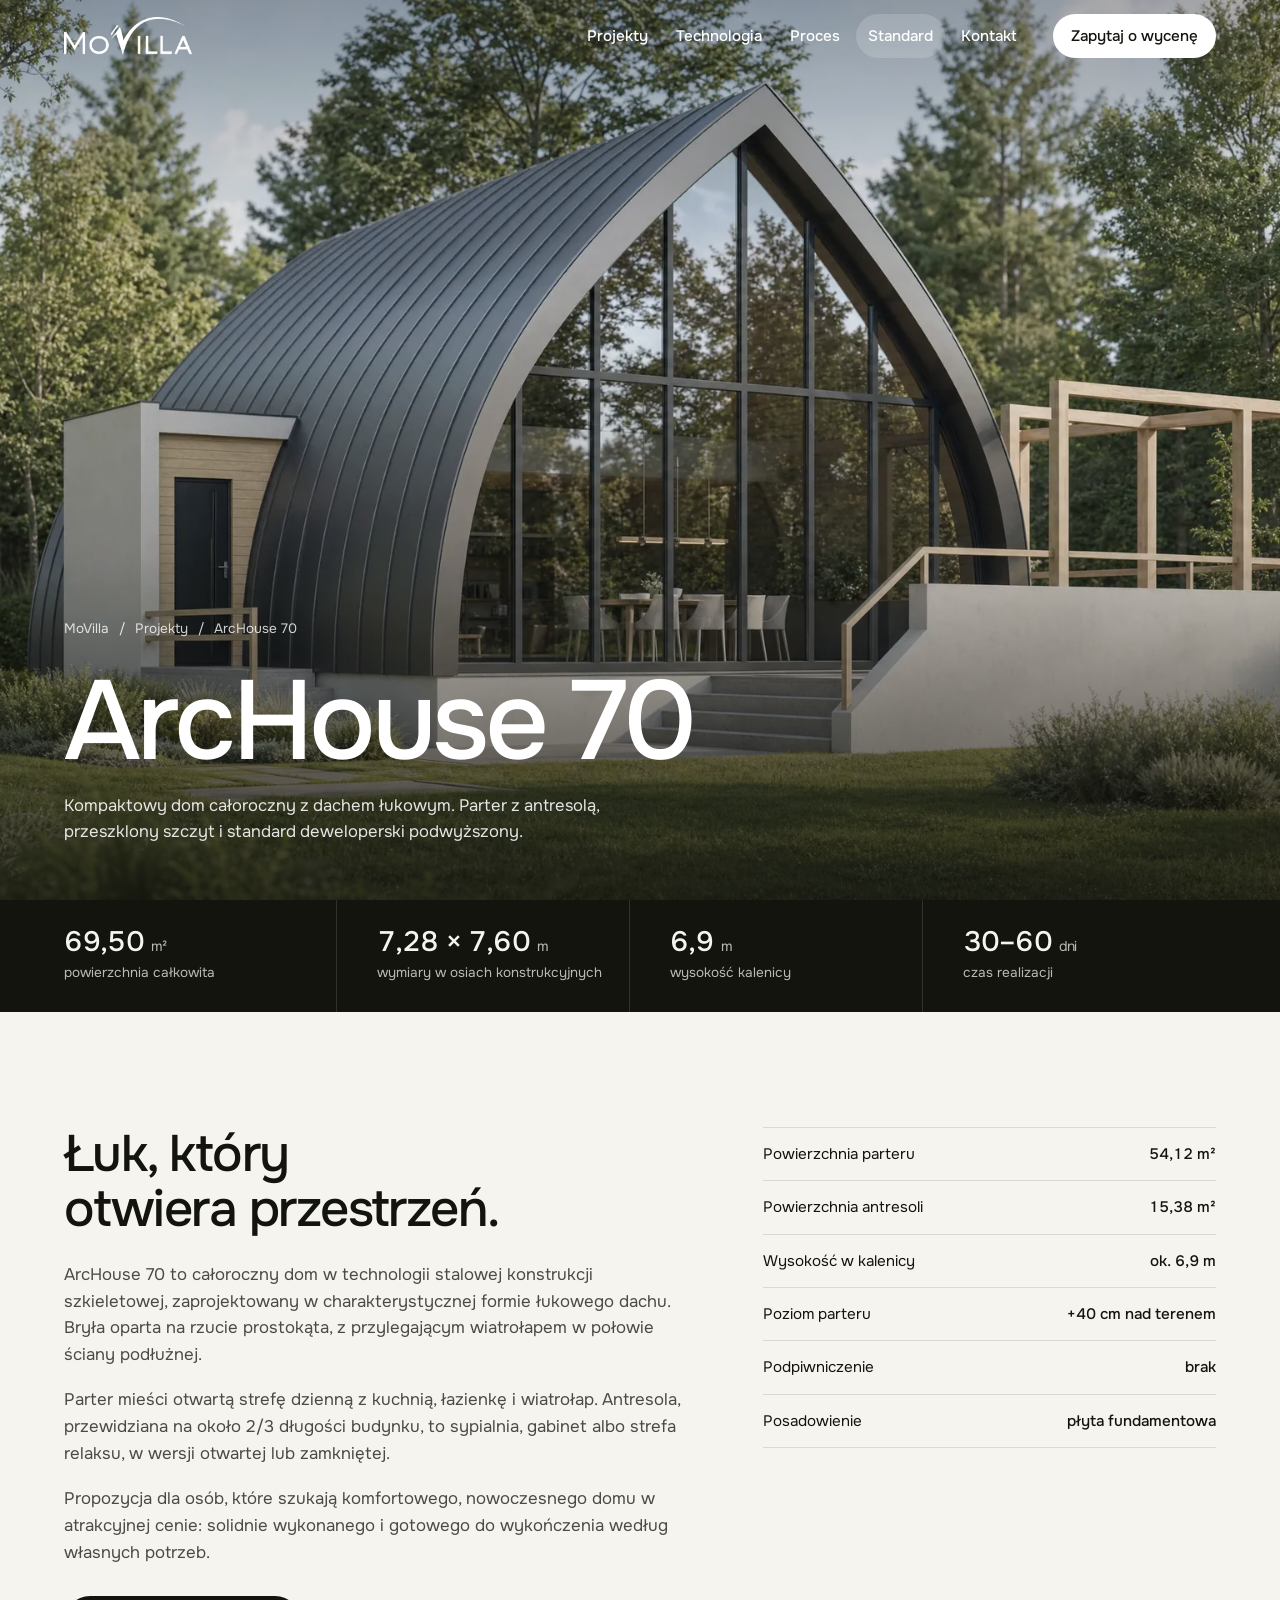
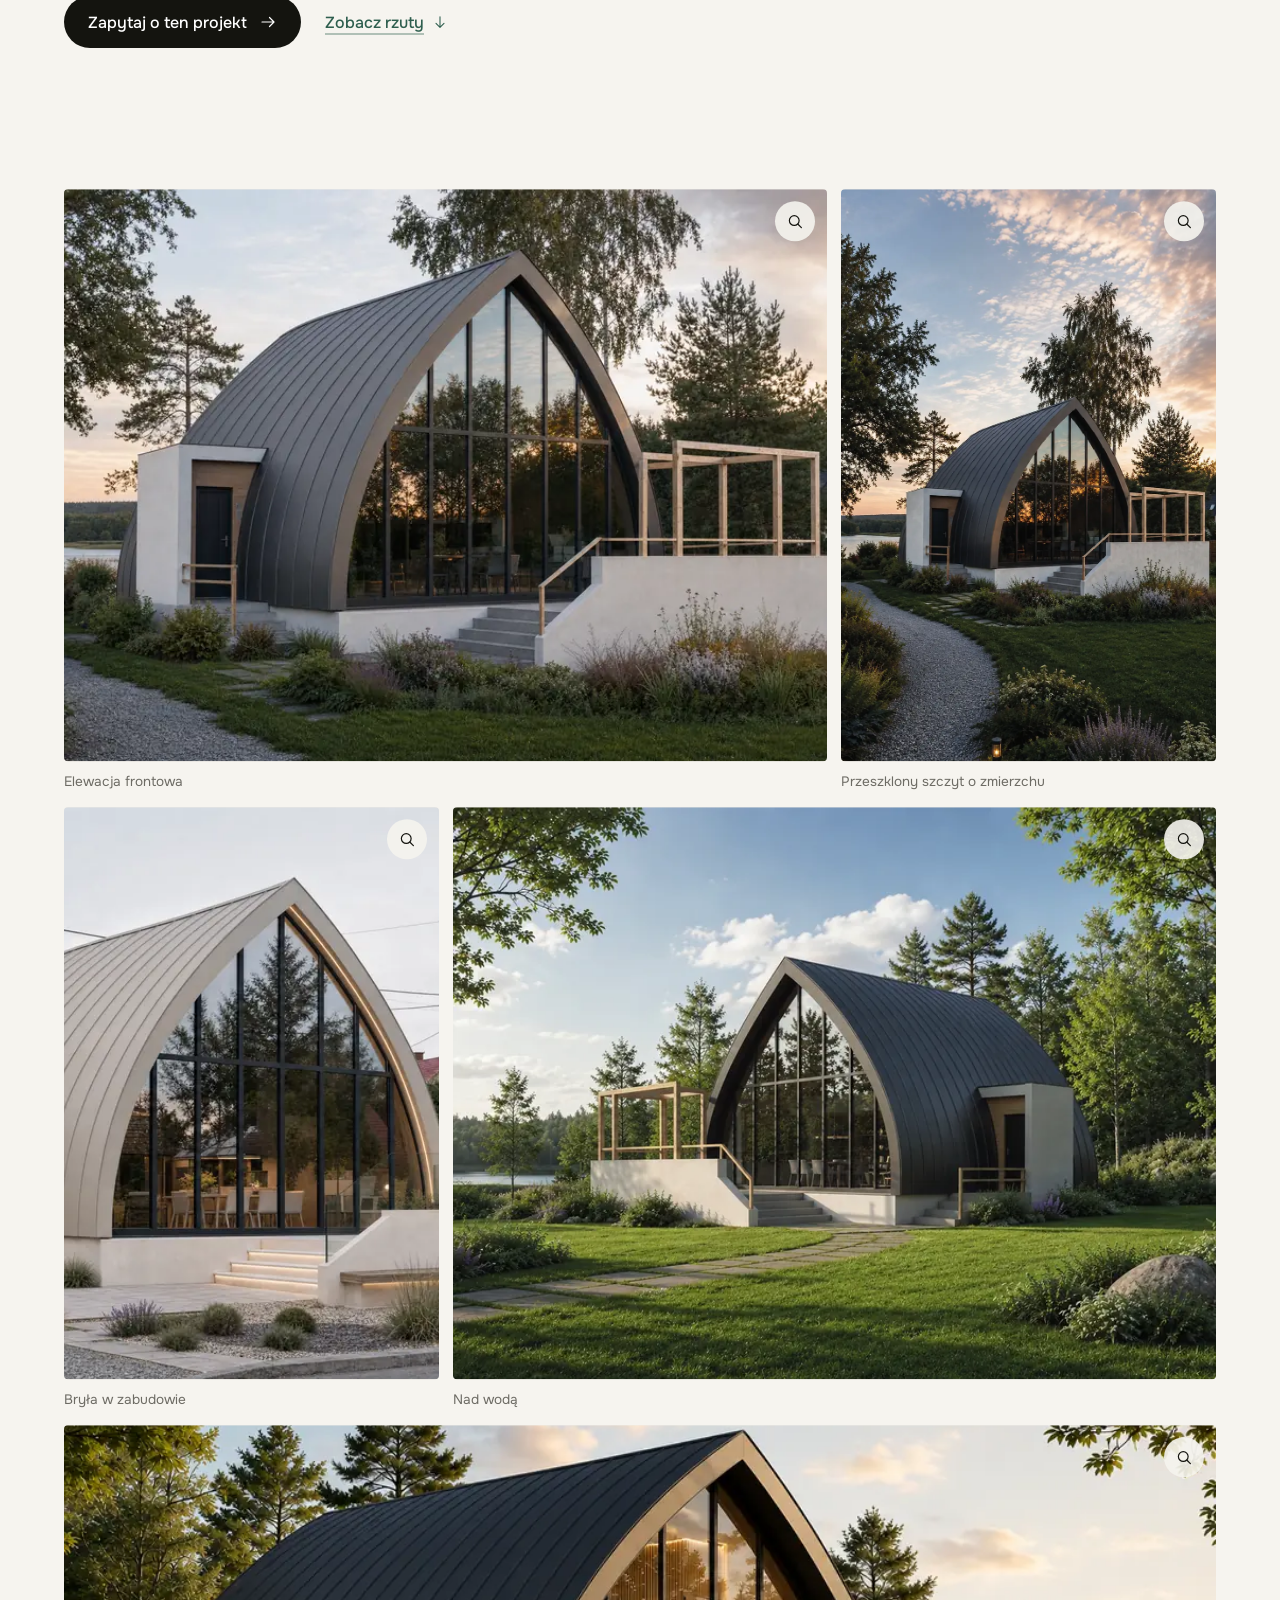
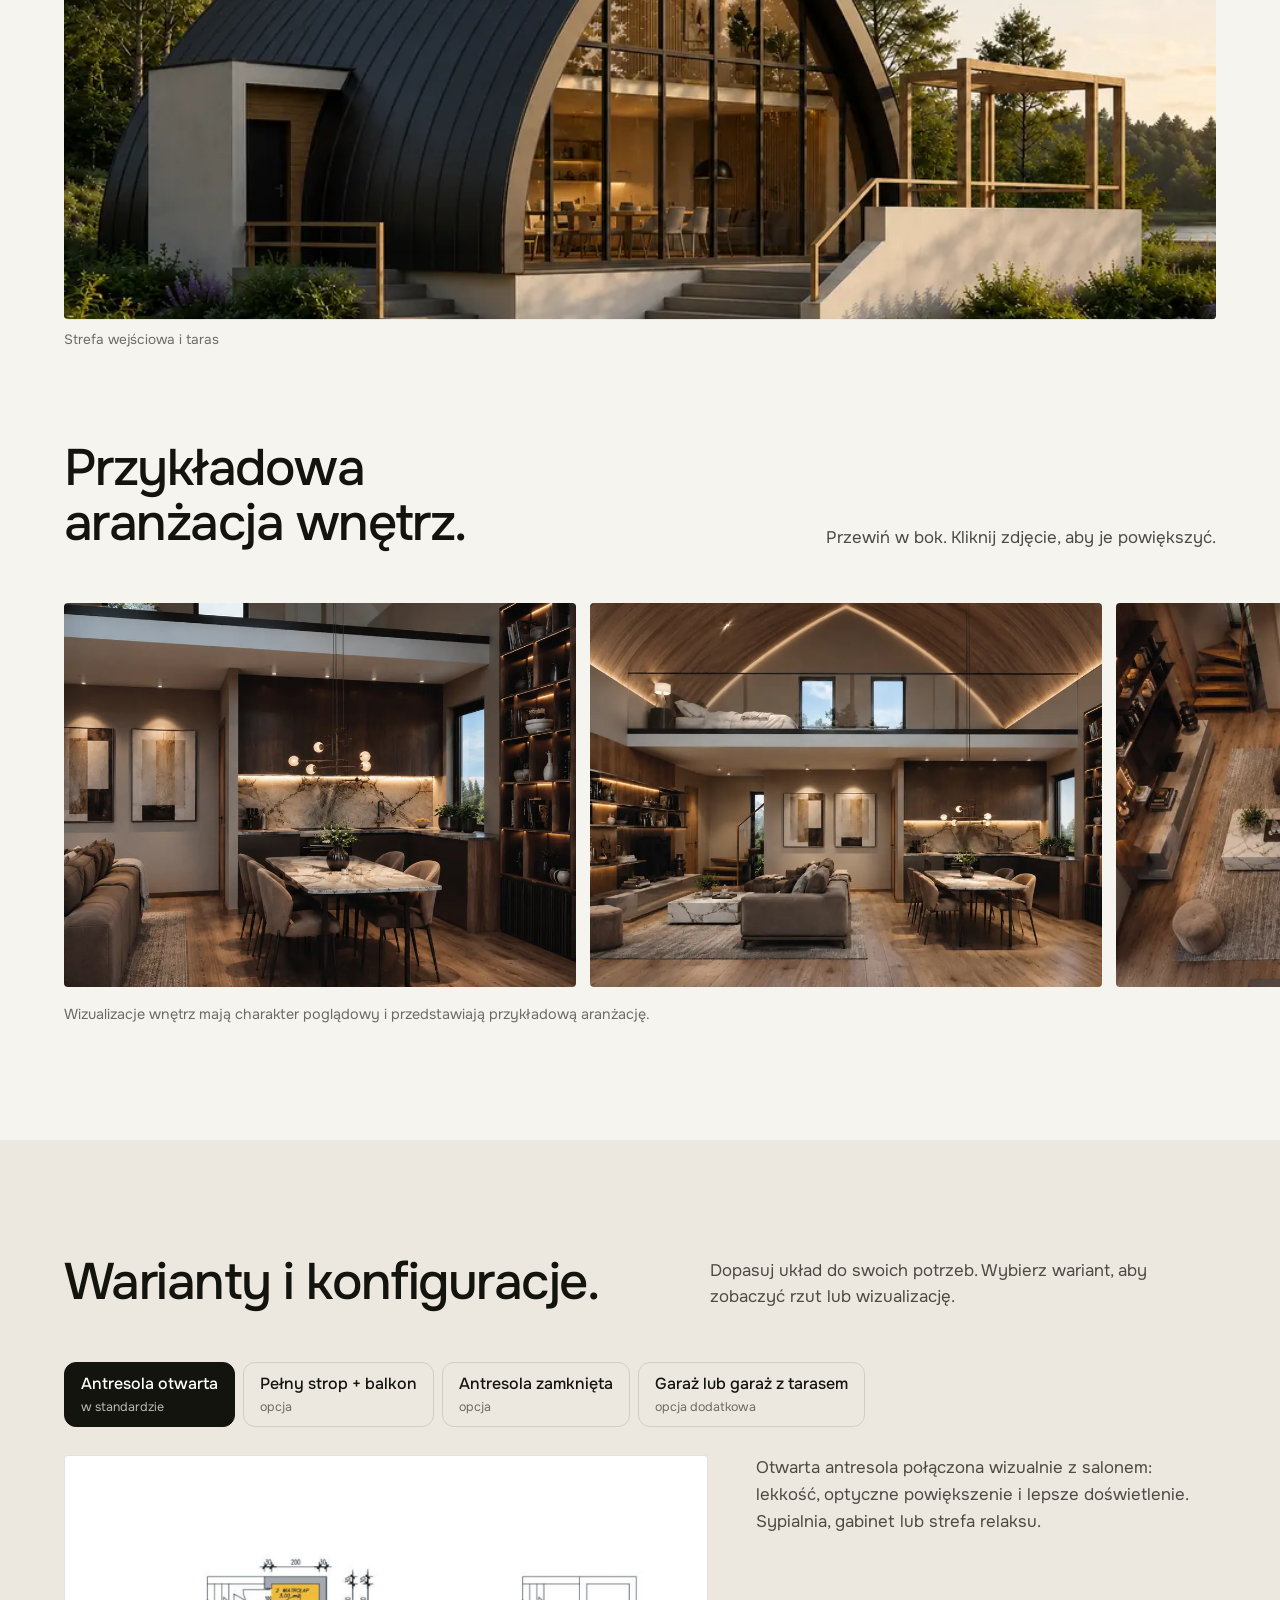
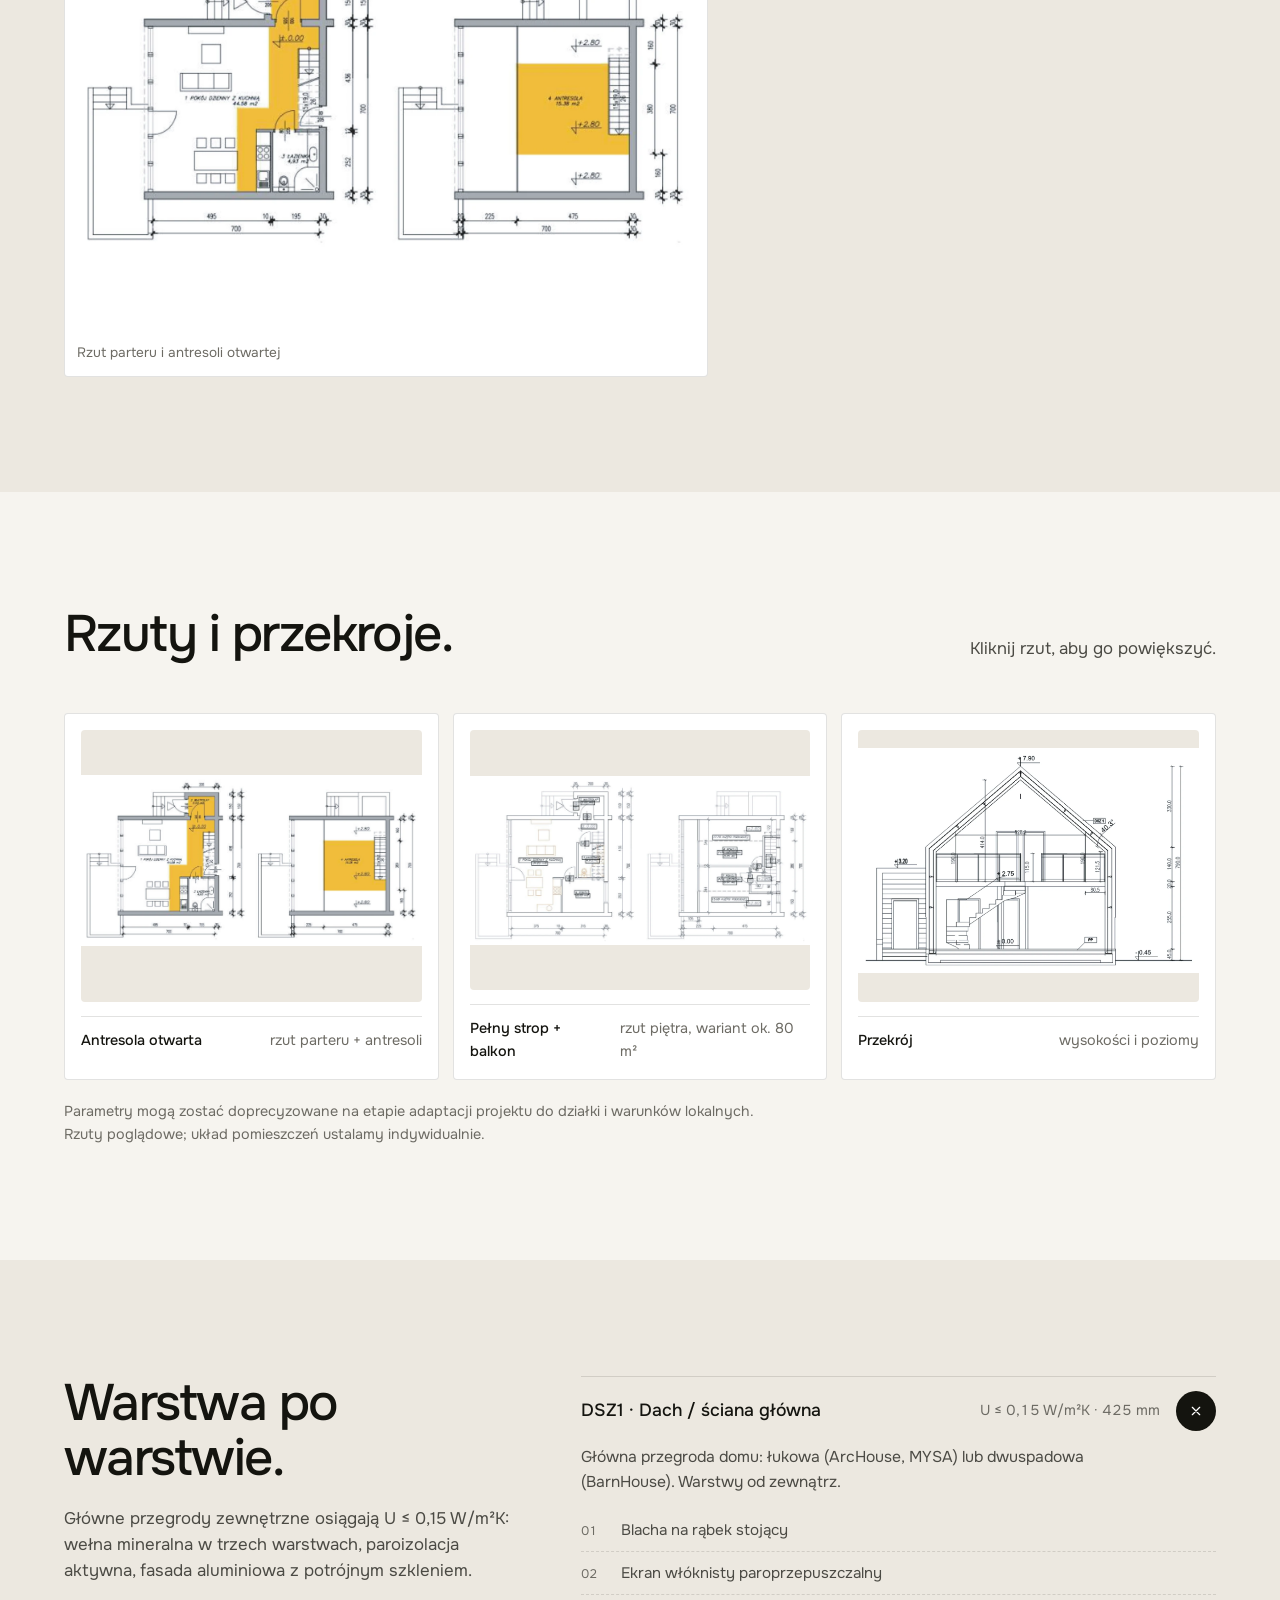
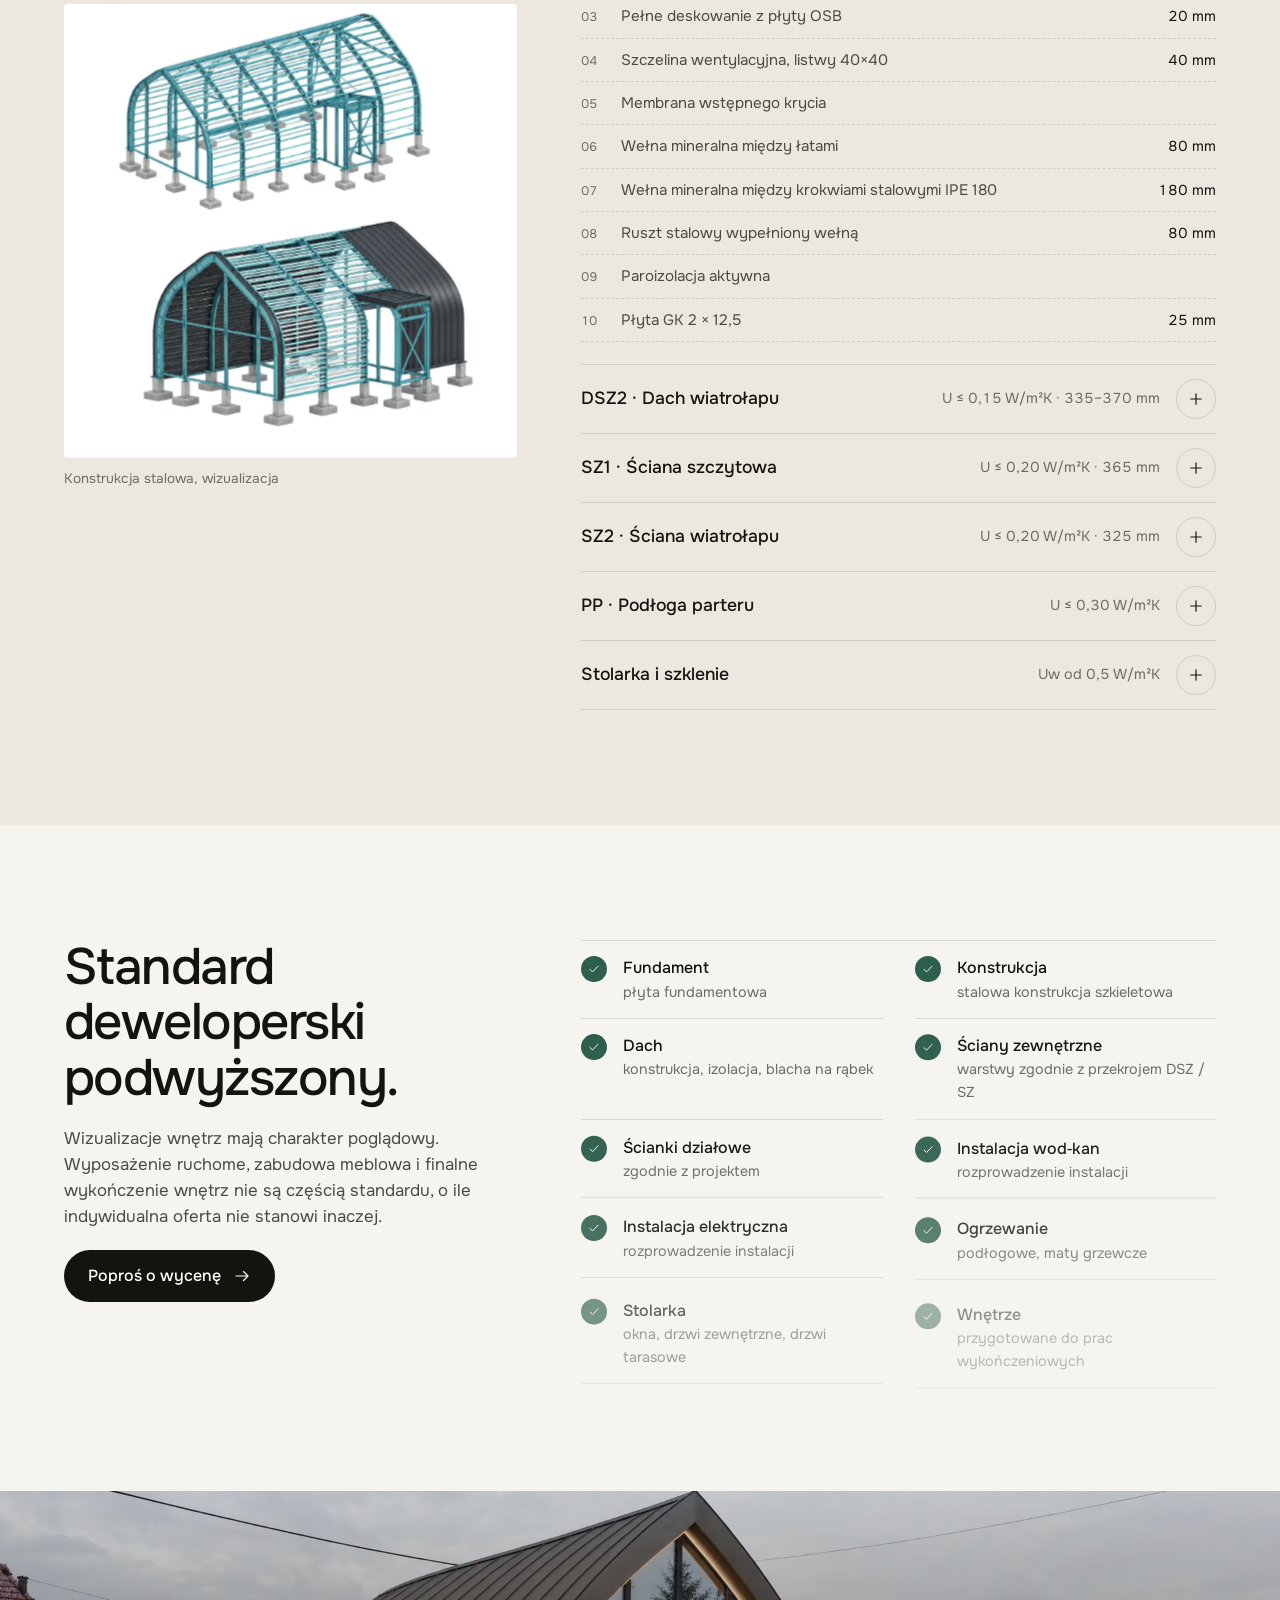
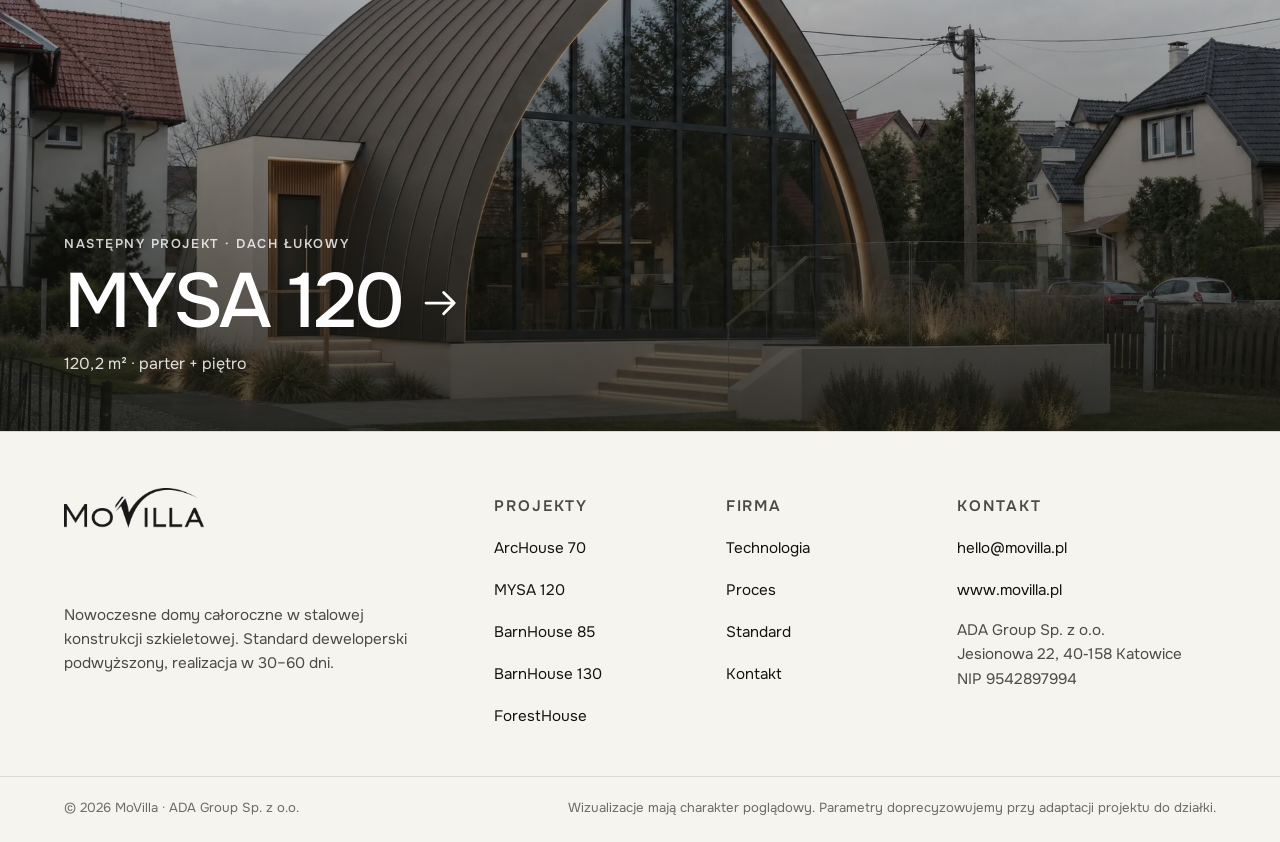
==== commit 85ff4d8b: "Hero z filmem w tle (image-to-video z wizualizacji ForestHouse), poprawki języka, paralaksa kart, pr" ====
--- a/projekty/archouse-70.html
+++ b/projekty/archouse-70.html
@@ -3,10 +3,10 @@
 <head>
 <meta charset="utf-8">
 <meta name="viewport" content="width=device-width, initial-scale=1, viewport-fit=cover">
-<title>ArcHouse 70: Łukowy dach · MoVilla</title>
-<meta name="description" content="Kompaktowy dom całoroczny o łukowej bryle. Parter z antresolą, przeszklony szczyt, standard deweloperski podwyższony.">
-<meta property="og:title" content="ArcHouse 70: Łukowy dach · MoVilla">
-<meta property="og:description" content="Kompaktowy dom całoroczny o łukowej bryle. Parter z antresolą, przeszklony szczyt, standard deweloperski podwyższony.">
+<title>ArcHouse 70: Dach łukowy · MoVilla</title>
+<meta name="description" content="Kompaktowy dom całoroczny z dachem łukowym. Parter z antresolą, przeszklony szczyt i standard deweloperski podwyższony.">
+<meta property="og:title" content="ArcHouse 70: Dach łukowy · MoVilla">
+<meta property="og:description" content="Kompaktowy dom całoroczny z dachem łukowym. Parter z antresolą, przeszklony szczyt i standard deweloperski podwyższony.">
 <meta property="og:image" content="../img/arc70/hero.webp">
 <meta name="theme-color" content="#F6F4EF">
 <link rel="icon" href="../img/favicon-32.png" sizes="32x32">
@@ -58,10 +58,10 @@
   <div class="phero__content">
     <nav class="crumb" aria-label="Okruszki"><a href="../index.html">MoVilla</a><span>/</span><a href="../index.html#projekty">Projekty</a><span>/</span><span aria-current="page">ArcHouse 70</span></nav>
     <h1 class="phero__title">ArcHouse 70</h1>
-    <p class="phero__sub">Kompaktowy dom całoroczny o łukowej bryle. Parter z antresolą, przeszklony szczyt, standard deweloperski podwyższony.</p>
+    <p class="phero__sub">Kompaktowy dom całoroczny z dachem łukowym. Parter z antresolą, przeszklony szczyt i standard deweloperski podwyższony.</p>
   </div>
 </section>
-<div class="params"><div class="wrap params__grid"><div><b>69,50 <small>m²</small></b><span>powierzchnia razem</span></div><div><b>7,28 × 7,60 <small>m</small></b><span>wymiary w osiach</span></div><div><b>6,9 <small>m</small></b><span>wysokość kalenicy</span></div><div><b>30–60 <small>dni</small></b><span>czas realizacji</span></div></div></div>
+<div class="params"><div class="wrap params__grid"><div><b>69,50 <small>m²</small></b><span>powierzchnia całkowita</span></div><div><b>7,28 × 7,60 <small>m</small></b><span>wymiary w osiach konstrukcyjnych</span></div><div><b>6,9 <small>m</small></b><span>wysokość kalenicy</span></div><div><b>30–60 <small>dni</small></b><span>czas realizacji</span></div></div></div>
 
 <section class="pintro">
   <div class="wrap pintro__grid">
@@ -79,14 +79,14 @@
 </section>
 
 <section class="pint">
-  <div class="wrap sec-head" data-reveal><h2 class="h2">Przykładowa aranżacja wnętrz.</h2><p class="lead">Przewiń w bok. Dotknij zdjęcia, aby je powiększyć.</p></div>
+  <div class="wrap sec-head" data-reveal><h2 class="h2">Przykładowa aranżacja wnętrz.</h2><p class="lead">Przewiń w bok. Kliknij zdjęcie, aby je powiększyć.</p></div>
   <div class="strip" tabindex="0"><figure class="strip__item" data-lightbox="../img/arc70/int-1.webp" data-cap="Wnętrze, aranżacja przykładowa"><span class="strip__img"><img src="../img/arc70/int-1.webp" srcset="../img/arc70/int-1-960.webp 960w, ../img/arc70/int-1.webp 1920w" sizes="(max-width:760px) 85vw, 40vw" alt="ArcHouse 70, wnętrze, aranżacja przykładowa" loading="lazy" decoding="async" ></span></figure><figure class="strip__item" data-lightbox="../img/arc70/int-3.webp" data-cap="Wnętrze, aranżacja przykładowa"><span class="strip__img"><img src="../img/arc70/int-3.webp" srcset="../img/arc70/int-3-960.webp 960w, ../img/arc70/int-3.webp 1920w" sizes="(max-width:760px) 85vw, 40vw" alt="ArcHouse 70, wnętrze, aranżacja przykładowa" loading="lazy" decoding="async" ></span></figure><figure class="strip__item" data-lightbox="../img/arc70/int-2.webp" data-cap="Wnętrze, aranżacja przykładowa"><span class="strip__img"><img src="../img/arc70/int-2.webp" srcset="../img/arc70/int-2-960.webp 960w, ../img/arc70/int-2.webp 1920w" sizes="(max-width:760px) 85vw, 40vw" alt="ArcHouse 70, wnętrze, aranżacja przykładowa" loading="lazy" decoding="async" ></span></figure><figure class="strip__item" data-lightbox="../img/arc70/int-4.webp" data-cap="Wnętrze, aranżacja przykładowa"><span class="strip__img"><img src="../img/arc70/int-4.webp" srcset="../img/arc70/int-4-960.webp 960w, ../img/arc70/int-4.webp 1920w" sizes="(max-width:760px) 85vw, 40vw" alt="ArcHouse 70, wnętrze, aranżacja przykładowa" loading="lazy" decoding="async" ></span></figure></div>
   <p class="wrap note">Wizualizacje wnętrz mają charakter poglądowy i przedstawiają przykładową aranżację.</p>
 </section>
 
 <section class="variants" id="warianty">
   <div class="wrap">
-    <div class="sec-head" data-reveal><h2 class="h2">Warianty i konfiguracje.</h2><p class="lead">Dopasuj układ do siebie: wybierz wariant, aby zobaczyć rzut lub wizualizację.</p></div>
+    <div class="sec-head" data-reveal><h2 class="h2">Warianty i konfiguracje.</h2><p class="lead">Dopasuj układ do swoich potrzeb. Wybierz wariant, aby zobaczyć rzut lub wizualizację.</p></div>
     <div class="tabs" role="tablist" aria-label="Warianty"><button class="tab is-active" type="button" role="tab" id="tab-0" aria-selected="true" aria-controls="panel-0"><span class="tab__title">Antresola otwarta</span><span class="tab__chip">w standardzie</span></button><button class="tab" type="button" role="tab" id="tab-1" aria-selected="false" aria-controls="panel-1"><span class="tab__title">Pełny strop + balkon</span><span class="tab__chip">opcja</span></button><button class="tab" type="button" role="tab" id="tab-2" aria-selected="false" aria-controls="panel-2"><span class="tab__title">Antresola zamknięta</span><span class="tab__chip">opcja</span></button><button class="tab" type="button" role="tab" id="tab-3" aria-selected="false" aria-controls="panel-3"><span class="tab__title">Garaż lub garaż z tarasem</span><span class="tab__chip">opcja dodatkowa</span></button></div>
     <div class="tabpanels"><div class="tabpanel is-active" role="tabpanel" id="panel-0" aria-labelledby="tab-0"><figure class="tabpanel__img"><img src="../img/arc70/plan-open.webp" alt="Rzut parteru i antresoli otwartej" loading="lazy" decoding="async"><figcaption>Rzut parteru i antresoli otwartej</figcaption></figure><p>Otwarta antresola połączona wizualnie z salonem: lekkość, optyczne powiększenie i lepsze doświetlenie. Sypialnia, gabinet lub strefa relaksu.</p></div><div class="tabpanel" role="tabpanel" id="panel-1" aria-labelledby="tab-1" hidden><figure class="tabpanel__img"><img src="../img/arc70/plan-open.webp" alt="Rzut piętra, pełny strop" loading="lazy" decoding="async"><figcaption>Rzut piętra, pełny strop</figcaption></figure><p>Pełnowymiarowe piętro jako prywatna strefa z sypialniami, garderobą, łazienką lub gabinetem. Opcja z balkonem lub bez. Wariant ok. 80 m².</p></div><div class="tabpanel" role="tabpanel" id="panel-2" aria-labelledby="tab-2" hidden><figure class="tabpanel__img"><img src="../img/arc70/plan-open.webp" alt="Rzut antresoli zamkniętej" loading="lazy" decoding="async"><figcaption>Rzut antresoli zamkniętej</figcaption></figure><p>Wydzielona przestrzeń na piętrze, więcej prywatności i komfortu. Sypialnia, gabinet, pokój dziecięcy.</p></div><div class="tabpanel" role="tabpanel" id="panel-3" aria-labelledby="tab-3" hidden><figure class="tabpanel__img"><img src="../img/arc70/garage.webp" alt="Wizualizacja z garażem" loading="lazy" decoding="async"><figcaption>Wizualizacja z garażem</figcaption></figure><p>Do każdego modelu można dodać garaż albo garaż z tarasem na dachu.</p></div></div>
   </div>
@@ -94,7 +94,7 @@
 
 <section class="plans" id="rzuty">
   <div class="wrap">
-    <div class="sec-head" data-reveal><h2 class="h2">Rzuty i przekroje.</h2><p class="lead">Dotknij arkusz, aby zobaczyć go w powiększeniu.</p></div>
+    <div class="sec-head" data-reveal><h2 class="h2">Rzuty i przekroje.</h2><p class="lead">Kliknij rzut, aby go powiększyć.</p></div>
     <div class="plans__grid"><figure class="plan" data-lightbox="../img/arc70/plan-open.webp" data-cap="Antresola otwarta"><span class="plan__img"><img src="../img/arc70/plan-open.webp" alt="ArcHouse 70, Antresola otwarta" loading="lazy" decoding="async"></span><figcaption><b>Antresola otwarta</b><span>rzut parteru + antresoli</span></figcaption></figure><figure class="plan" data-lightbox="../img/arc70/plan-full.webp" data-cap="Pełny strop + balkon"><span class="plan__img"><img src="../img/arc70/plan-full.webp" alt="ArcHouse 70, Pełny strop + balkon" loading="lazy" decoding="async"></span><figcaption><b>Pełny strop + balkon</b><span>rzut piętra, wariant ok. 80 m²</span></figcaption></figure><figure class="plan" data-lightbox="../img/arc70/section.webp" data-cap="Przekrój"><span class="plan__img"><img src="../img/arc70/section.webp" alt="ArcHouse 70, Przekrój" loading="lazy" decoding="async"></span><figcaption><b>Przekrój</b><span>wysokości i poziomy</span></figcaption></figure></div>
     <p class="note">Parametry mogą zostać doprecyzowane na etapie adaptacji projektu do działki i warunków lokalnych. Rzuty poglądowe; układ pomieszczeń ustalamy indywidualnie.</p>
   </div>
@@ -130,7 +130,7 @@
 
 <a class="pnext" href="../projekty/mysa-120.html">
   <span class="pnext__media"><img src="../img/mysa120/hero.webp" srcset="../img/mysa120/hero-960.webp 960w, ../img/mysa120/hero.webp 1920w" sizes="100vw" alt="MYSA 120, wizualizacja" loading="lazy" decoding="async" ></span>
-  <span class="pnext__content wrap"><span class="label label--light">Następny projekt · Łukowy dach</span><span class="pnext__title">MYSA 120 <svg class="ic" viewBox="0 0 24 24" fill="none" stroke="currentColor" stroke-width="1.6" stroke-linecap="round" stroke-linejoin="round" aria-hidden="true"><path d="M4 12h16M14 6l6 6-6 6"/></svg></span><span class="pnext__meta">120,2 m² · parter + piętro</span></span>
+  <span class="pnext__content wrap"><span class="label label--light">Następny projekt · Dach łukowy</span><span class="pnext__title">MYSA 120 <svg class="ic" viewBox="0 0 24 24" fill="none" stroke="currentColor" stroke-width="1.6" stroke-linecap="round" stroke-linejoin="round" aria-hidden="true"><path d="M4 12h16M14 6l6 6-6 6"/></svg></span><span class="pnext__meta">120,2 m² · parter + piętro</span></span>
 </a>
 
 </main>
--- a/css/style.css
+++ b/css/style.css
@@ -143,6 +143,14 @@
 .hero { position: relative; min-height: 100svh; display: flex; flex-direction: column; justify-content: flex-end; color: var(--white); isolation: isolate; overflow: hidden; }
 .hero__media { position: absolute; inset: 0; z-index: -1; background: #2b2f2a; }
 .hero__media img { width: 100%; height: 100%; object-fit: cover; object-position: 60% 50%; }
+.hero__video { position: absolute; inset: 0; width: 100%; height: 100%; object-fit: cover; object-position: 60% 50%; opacity: 0; transition: opacity 1.2s ease; pointer-events: none; }
+.hero__video.is-ready { opacity: 1; }
+.hero__toggle { position: absolute; z-index: 2; right: var(--gutter); top: calc(var(--nav-h) + 12px); width: 44px; height: 44px; border-radius: 50%; border: 1px solid rgba(255,255,255,.45); color: var(--white); display: grid; place-items: center; background: rgba(20,20,15,.25); backdrop-filter: blur(6px); -webkit-backdrop-filter: blur(6px); transition: background .25s; }
+.hero__toggle:hover { background: rgba(20,20,15,.5); }
+.hero__toggle[hidden] { display: none; }
+.hero__toggle .ic { width: 16px; height: 16px; }
+.hero__toggle [hidden] { display: none; }
+@media (min-width: 900px) { .hero__toggle { top: auto; bottom: clamp(24px, 5vh, 48px); right: calc(var(--gutter) + 60px); } }
 .hero__media::after { content: ""; position: absolute; inset: 0; background: linear-gradient(180deg, rgba(20,20,15,.32) 0%, rgba(20,20,15,0) 35%, rgba(20,20,15,.2) 65%, rgba(20,20,15,.8) 100%); }
 .hero__content { width: 100%; max-width: var(--wrap); margin: 0 auto; padding: calc(var(--nav-h) + 40px) var(--gutter) clamp(40px, 8vh, 96px); display: grid; gap: 28px; }
 .hero__title { font-size: clamp(2.35rem, 6.4vw, 5.4rem); font-weight: 500; letter-spacing: -.035em; line-height: 1.02; text-wrap: balance; }
@@ -437,6 +445,12 @@
 .lightbox__nav--next { right: 16px; }
 @media (min-width: 760px) { .lightbox { padding: 48px; } .lightbox__nav { top: 50%; bottom: auto; transform: translateY(-50%); } .lightbox__nav--prev { left: 24px; } .lightbox__nav--next { right: 24px; } }
 
+/* ---------- przejścia między stronami ---------- */
+@keyframes page-in { from { opacity: 0; } to { opacity: 1; } }
+.js-motion main, .js-motion .footer { animation: page-in .5s ease both; }
+body.is-leaving main, body.is-leaving .footer { opacity: 0; transform: translateY(-10px); transition: opacity .3s ease, transform .3s ease; }
+.pj__media, .form__img { will-change: transform; }
+
 /* ---------- animacje: stan początkowy tylko gdy JS i ruch dozwolony ---------- */
 .js-motion [data-reveal], .js-motion [data-stagger] > * { opacity: 0; transform: translateY(24px); }
 .js-motion .hero__title .line { opacity: 0; transform: translateY(30px); }
